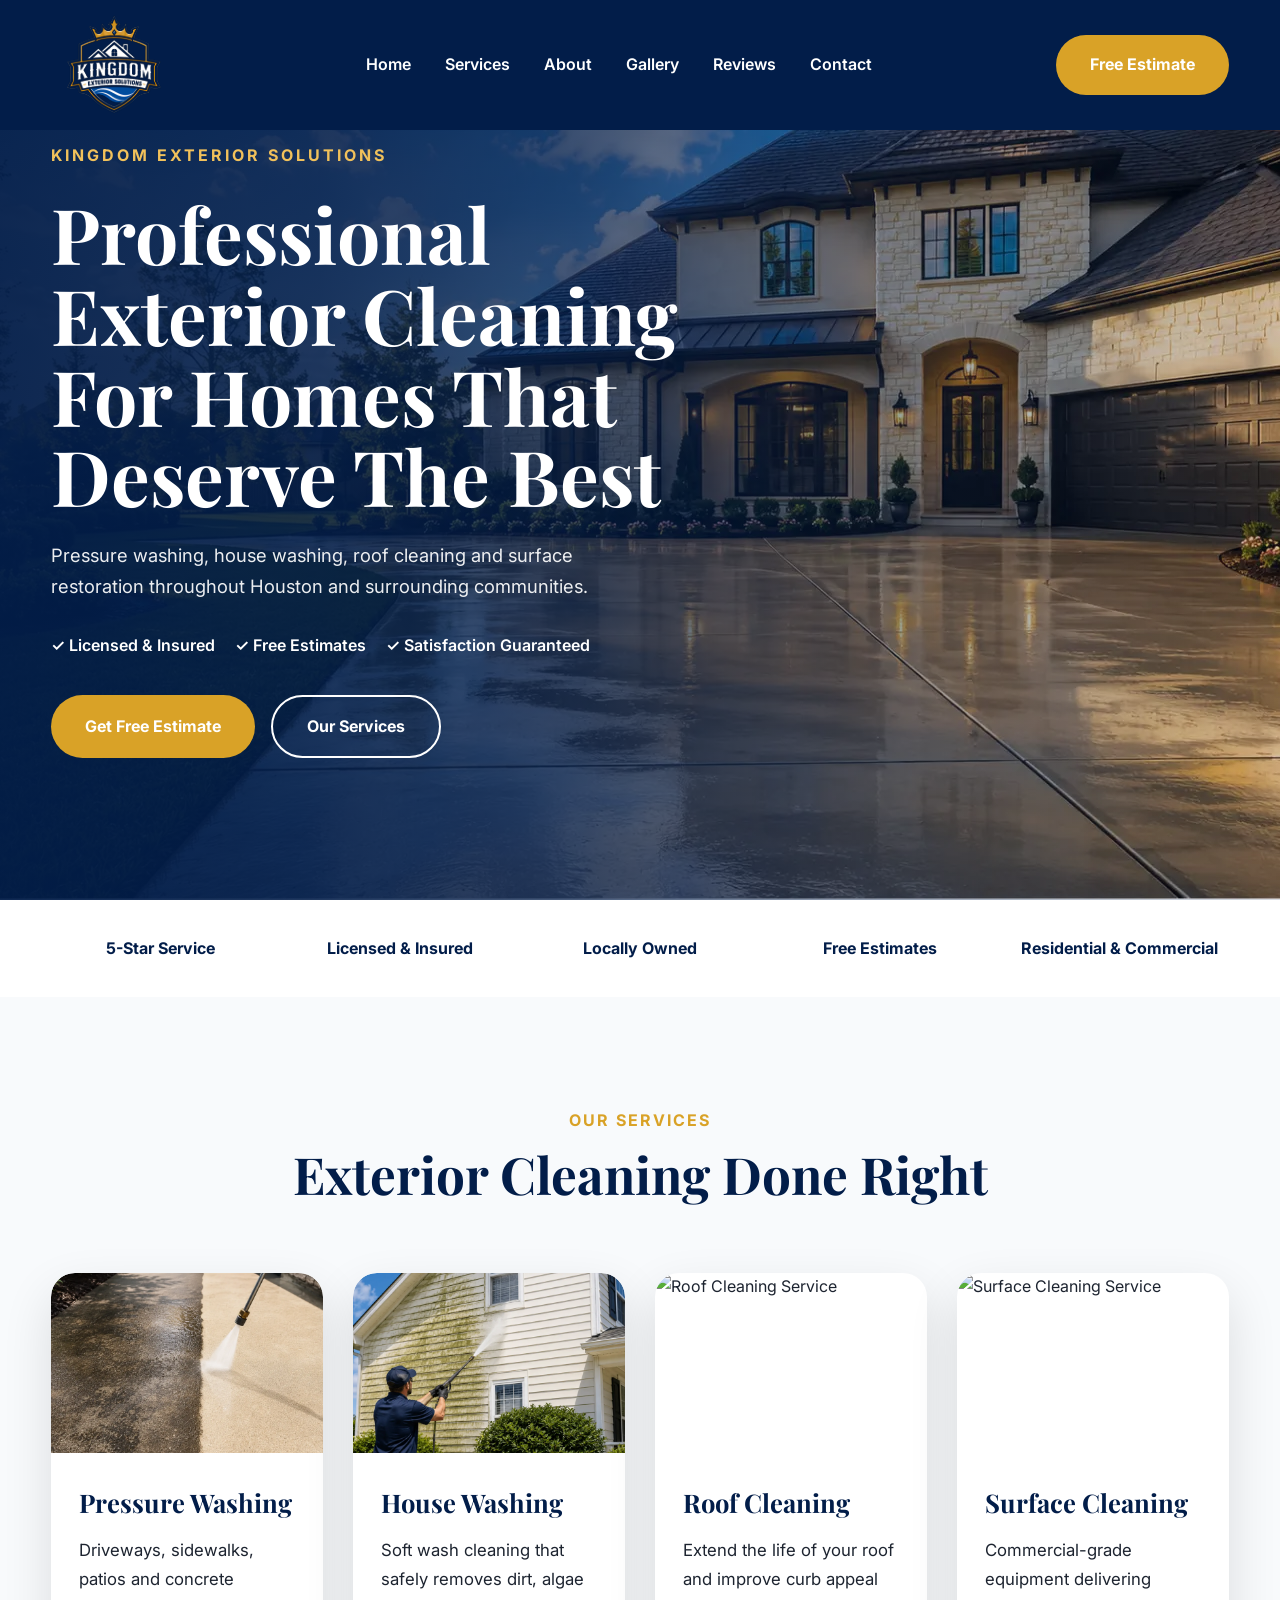
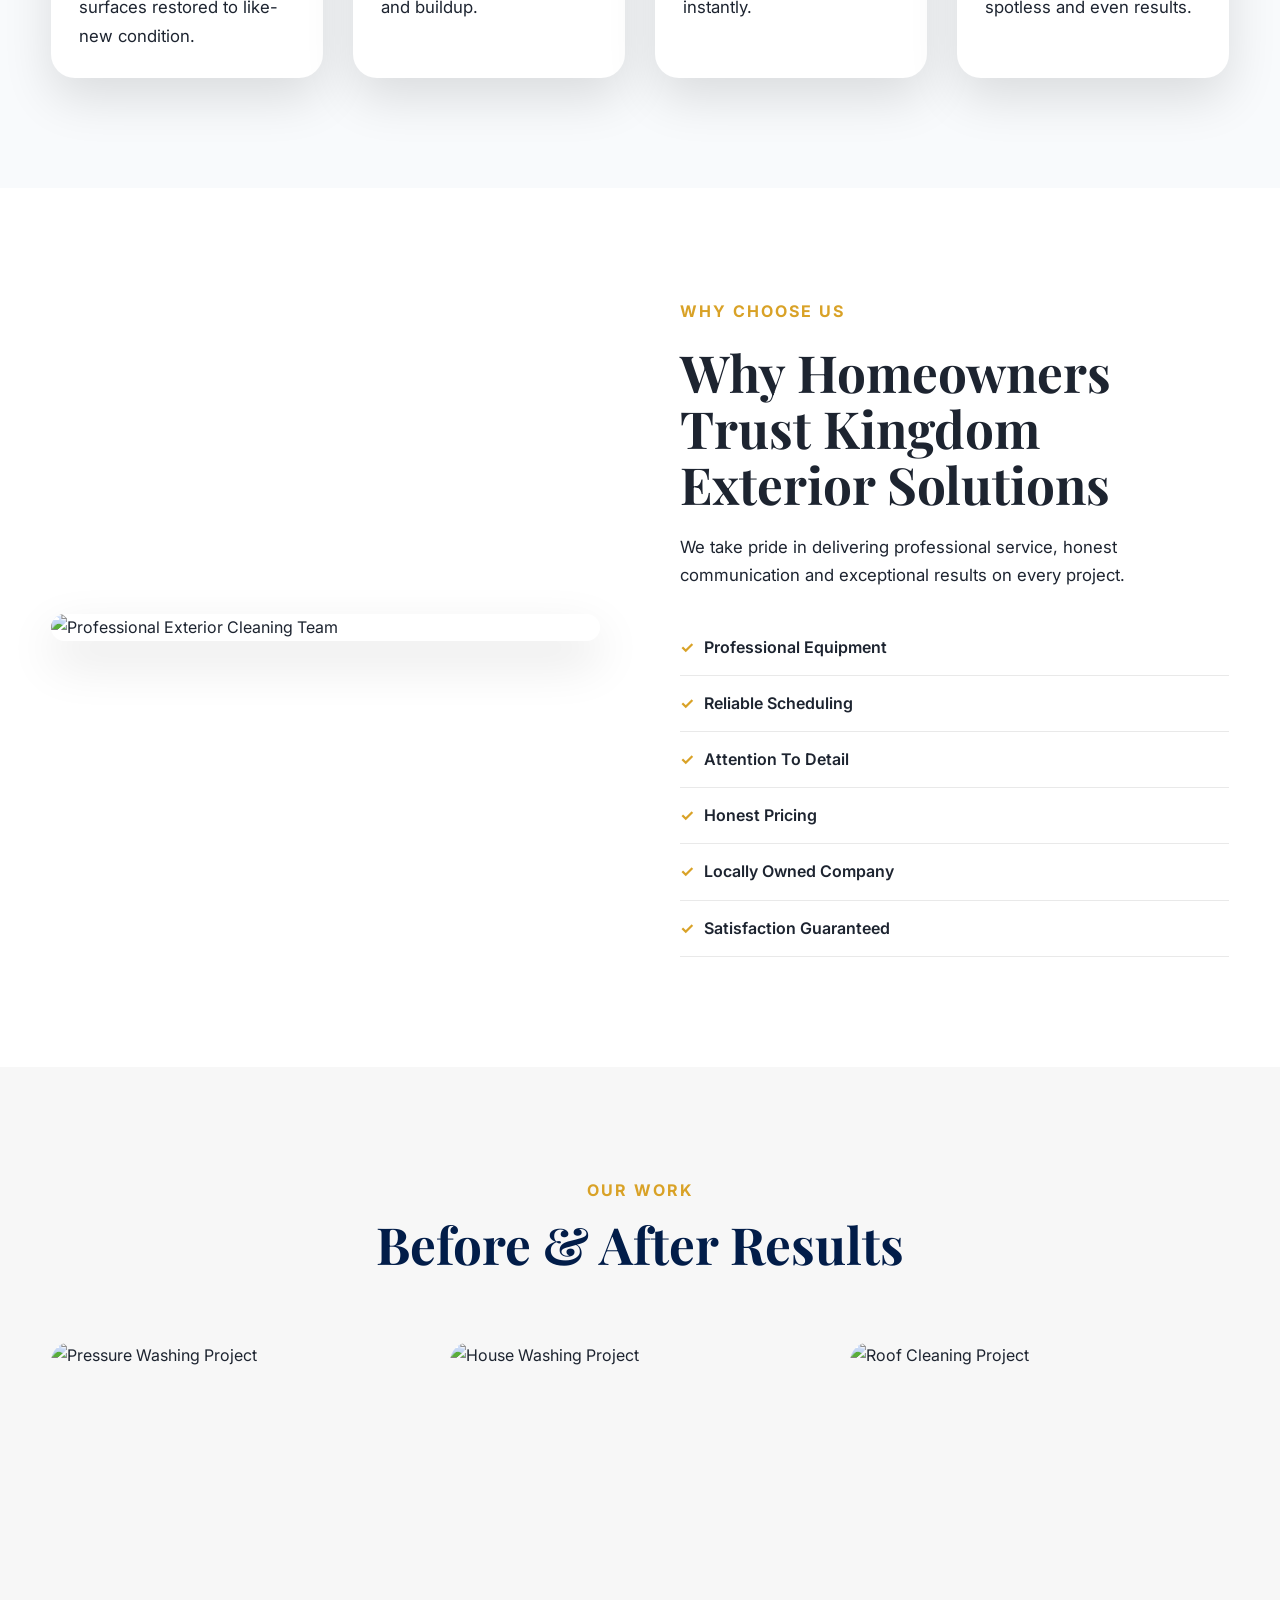
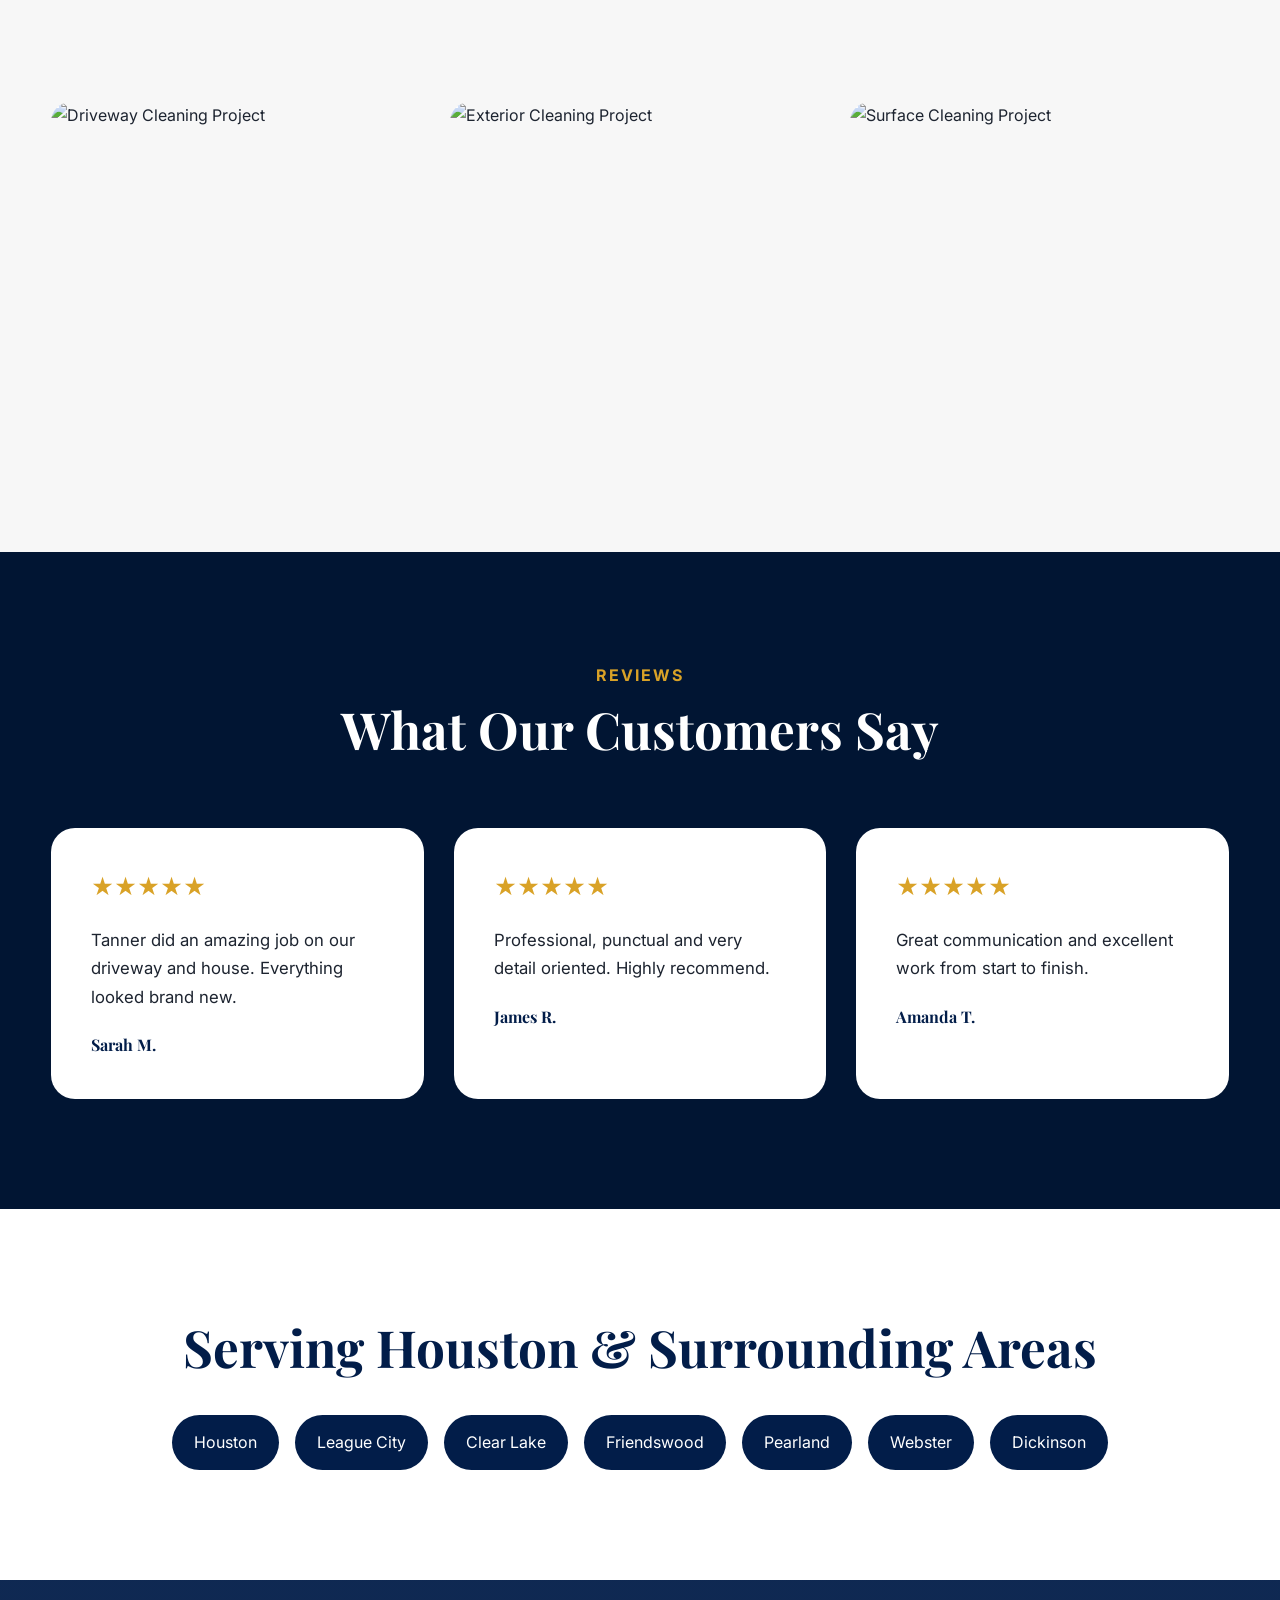
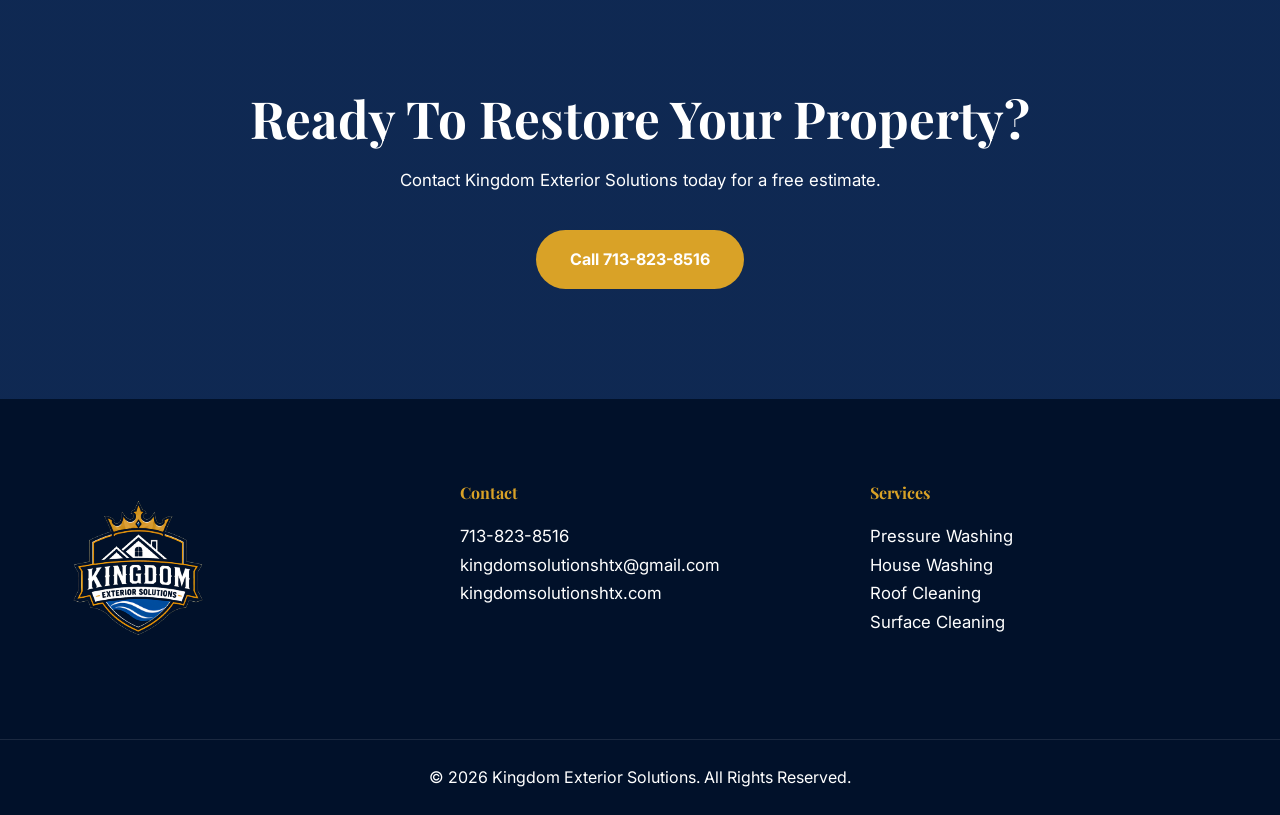
==== index.html @ bc5dc3ad "Update index.html" ====
<!DOCTYPE html>
<html lang="en">
<head>

    <meta charset="UTF-8">
    <meta name="viewport" content="width=device-width, initial-scale=1.0">

    <title>Kingdom Exterior Solutions | Pressure Washing & Roof Cleaning Houston TX</title>

    <meta name="description" content="Kingdom Exterior Solutions provides professional pressure washing, house washing, roof cleaning, and surface cleaning services throughout Houston and surrounding areas. Free estimates available.">

    <meta name="keywords" content="pressure washing Houston, house washing Houston, roof cleaning Houston, exterior cleaning Houston, driveway cleaning Houston, power washing Houston, surface cleaning Houston">

    <meta name="author" content="Kingdom Exterior Solutions">

    <meta property="og:title" content="Kingdom Exterior Solutions">
    <meta property="og:description" content="Professional pressure washing and exterior cleaning services in Houston, Texas.">
    <meta property="og:type" content="website">
    <meta property="og:image" content="images/kingdom-social-share.webp">
    <meta property="og:url" content="https://kingdomsolutionshtx.com">

    <meta name="twitter:card" content="summary_large_image">
    <meta name="twitter:title" content="Kingdom Exterior Solutions">
    <meta name="twitter:description" content="Professional pressure washing and exterior cleaning services in Houston, Texas.">
    <meta name="twitter:image" content="images/kingdom-social-share.webp">

    <link rel="canonical" href="https://kingdomsolutionshtx.com">

    <link rel="preconnect" href="https://fonts.googleapis.com">
    <link rel="preconnect" href="https://fonts.gstatic.com" crossorigin>

    <link href="https://fonts.googleapis.com/css2?family=Inter:wght@300;400;500;600;700;800&family=Playfair+Display:wght@600;700;800&display=swap" rel="stylesheet">

    <link rel="stylesheet" href="css/style.css">

    <script type="application/ld+json">
    {
      "@context":"https://schema.org",
      "@type":"LocalBusiness",
      "name":"Kingdom Exterior Solutions",
      "telephone":"713-823-8516",
      "email":"kingdomsolutionshtx@gmail.com",
      "url":"https://kingdomsolutionshtx.com",
      "image":"images/Kingdom-Exterior-Solutions-Logo.svg",
      "description":"Professional pressure washing, roof cleaning, house washing and exterior cleaning services in Houston, Texas.",
      "areaServed":"Houston, Texas"
    }
    </script>

</head>

<body>

<header class="site-header">

    <div class="container header-inner">

        <a href="index.html" class="logo">

            <img src="images/Kingdom-Exterior-Solutions-Logo.svg"
                 alt="Kingdom Exterior Solutions Logo">

        </a>

        <nav class="nav-menu">

            <a href="#home">Home</a>
            <a href="#services">Services</a>
            <a href="#about">About</a>
            <a href="#gallery">Gallery</a>
            <a href="#reviews">Reviews</a>
            <a href="#contact">Contact</a>

        </nav>

        <a href="#contact" class="header-btn">
            Free Estimate
        </a>

    </div>

</header>

<section class="hero" id="home">

    <div class="container">

        <div class="hero-content">

            <span class="eyebrow">
                KINGDOM EXTERIOR SOLUTIONS
            </span>

            <h1>
                Professional Exterior Cleaning For Homes That Deserve The Best
            </h1>

            <p>
                Pressure washing, house washing, roof cleaning and surface restoration throughout Houston and surrounding communities.
            </p>

            <div class="hero-checks">

                <span>✓ Licensed & Insured</span>

                <span>✓ Free Estimates</span>

                <span>✓ Satisfaction Guaranteed</span>

            </div>

            <div class="hero-buttons">

                <a href="#contact" class="btn-primary">
                    Get Free Estimate
                </a>

                <a href="#services" class="btn-secondary">
                    Our Services
                </a>

            </div>

        </div>

    </div>

</section>
<section class="trust-bar">

    <div class="container trust-grid">

        <div>5-Star Service</div>
        <div>Licensed & Insured</div>
        <div>Locally Owned</div>
        <div>Free Estimates</div>
        <div>Residential & Commercial</div>

    </div>

</section>

<section class="services" id="services">

    <div class="container">

        <div class="section-heading">

            <span>Our Services</span>

            <h2>
                Exterior Cleaning Done Right
            </h2>

        </div>

        <div class="services-grid">

            <article class="service-card">

                <img src="images/pressure-washing-driveway-cleaning-houston.webp"
                     alt="Professional pressure washing cleaning a residential driveway in Houston Texas">

                <div class="service-content">

                    <h3>Pressure Washing</h3>

                    <p>
                        Driveways, sidewalks, patios and concrete
                        surfaces restored to like-new condition.
                    </p>

                </div>

            </article>

            <article class="service-card">

                <img src="images/house-washing-service-houston-tx.webp"
                     alt="House Washing Service Houston Texas">

                <div class="service-content">

                    <h3>House Washing</h3>

                    <p>
                        Soft wash cleaning that safely removes
                        dirt, algae and buildup.
                    </p>

                </div>

            </article>

            <article class="service-card">

                <img src="images/service-roof-cleaning.webp"
                     alt="Roof Cleaning Service">

                <div class="service-content">

                    <h3>Roof Cleaning</h3>

                    <p>
                        Extend the life of your roof and improve
                        curb appeal instantly.
                    </p>

                </div>

            </article>

            <article class="service-card">

                <img src="images/service-surface-cleaning.webp"
                     alt="Surface Cleaning Service">

                <div class="service-content">

                    <h3>Surface Cleaning</h3>

                    <p>
                        Commercial-grade equipment delivering
                        spotless and even results.
                    </p>

                </div>

            </article>

        </div>

    </div>

</section>

<section class="why-us" id="about">

    <div class="container split-layout">

        <div class="split-image">

            <img src="images/why-choose-us.webp"
                 alt="Professional Exterior Cleaning Team">

        </div>

        <div class="split-content">

            <span>Why Choose Us</span>

            <h2>
                Why Homeowners Trust Kingdom Exterior Solutions
            </h2>

            <p>
                We take pride in delivering professional service,
                honest communication and exceptional results on
                every project.
            </p>

            <ul>

                <li>Professional Equipment</li>
                <li>Reliable Scheduling</li>
                <li>Attention To Detail</li>
                <li>Honest Pricing</li>
                <li>Locally Owned Company</li>
                <li>Satisfaction Guaranteed</li>

            </ul>

        </div>

    </div>

</section>

<section class="gallery" id="gallery">

    <div class="container">

        <div class="section-heading">

            <span>Our Work</span>

            <h2>
                Before & After Results
            </h2>

        </div>

        <div class="gallery-grid">

            <img src="images/gallery-1.webp" alt="Pressure Washing Project">
            <img src="images/gallery-2.webp" alt="House Washing Project">
            <img src="images/gallery-3.webp" alt="Roof Cleaning Project">
            <img src="images/gallery-4.webp" alt="Driveway Cleaning Project">
            <img src="images/gallery-5.webp" alt="Exterior Cleaning Project">
            <img src="images/gallery-6.webp" alt="Surface Cleaning Project">

        </div>

    </div>

</section>

<section class="testimonials" id="reviews">

    <div class="container">

        <div class="section-heading light">

            <span>Reviews</span>

            <h2>
                What Our Customers Say
            </h2>

        </div>

        <div class="testimonial-grid">

            <div class="testimonial-card">

                <div class="stars">★★★★★</div>

                <p>
                    Tanner did an amazing job on our driveway and
                    house. Everything looked brand new.
                </p>

                <h4>Sarah M.</h4>

            </div>

            <div class="testimonial-card">

                <div class="stars">★★★★★</div>

                <p>
                    Professional, punctual and very detail oriented.
                    Highly recommend.
                </p>

                <h4>James R.</h4>

            </div>

            <div class="testimonial-card">

                <div class="stars">★★★★★</div>

                <p>
                    Great communication and excellent work from start
                    to finish.
                </p>

                <h4>Amanda T.</h4>

            </div>

        </div>

    </div>

</section>

<section class="service-area">

    <div class="container">

        <h2>
            Serving Houston & Surrounding Areas
        </h2>

        <div class="areas">

            <span>Houston</span>
            <span>League City</span>
            <span>Clear Lake</span>
            <span>Friendswood</span>
            <span>Pearland</span>
            <span>Webster</span>
            <span>Dickinson</span>

        </div>

    </div>

</section>

<section class="final-cta" id="contact">

    <div class="container">

        <h2>
            Ready To Restore Your Property?
        </h2>

        <p>
            Contact Kingdom Exterior Solutions today for a
            free estimate.
        </p>

        <a href="tel:7138238516" class="btn-primary">
            Call 713-823-8516
        </a>

    </div>

</section>

<footer class="site-footer">

    <div class="container footer-grid">

        <div>

            <img src="images/Kingdom-Exterior-Solutions-Logo.svg""
                 alt="Kingdom Exterior Solutions">

        </div>

        <div>

            <h4>Contact</h4>

            <p>713-823-8516</p>
            <p>kingdomsolutionshtx@gmail.com</p>
            <p>kingdomsolutionshtx.com</p>

        </div>

        <div>

            <h4>Services</h4>

            <p>Pressure Washing</p>
            <p>House Washing</p>
            <p>Roof Cleaning</p>
            <p>Surface Cleaning</p>

        </div>

    </div>

    <div class="footer-bottom">

        © 2026 Kingdom Exterior Solutions.
        All Rights Reserved.

    </div>

</footer>

</body>
</html>
---- css/style.css ----
/* =========================
   RESET
========================= */

* {
    margin: 0;
    padding: 0;
    box-sizing: border-box;
}

img {
    max-width: 100%;
    display: block;
}

html {
    scroll-behavior: smooth;
}

body {
    font-family: 'Inter', sans-serif;
    color: #1D2430;
    background: #ffffff;
    line-height: 1.7;
    overflow-x: hidden;
}

/* =========================
   VARIABLES
========================= */

:root {

    --navy: #021D49;
    --navy-dark: #011533;
    --gold: #D9A227;
    --gold-light: #F1C15B;
    --white: #ffffff;
    --gray: #f7f7f7;
    --text: #1D2430;
    --shadow: 0 20px 50px rgba(0,0,0,.12);

}

/* =========================
   TYPOGRAPHY
========================= */

h1,
h2,
h3,
h4 {
    font-family: 'Playfair Display', serif;
}

h1 {
    font-size: clamp(3rem, 6vw, 5.8rem);
    line-height: 1.05;
    font-weight: 700;
}

h2 {
    font-size: clamp(2.2rem, 4vw, 3.5rem);
    line-height: 1.1;
    font-weight: 700;
}

h3 {
    font-size: 1.6rem;
}

p {
    font-size: 1.05rem;
}

/* =========================
   GLOBAL
========================= */

.container {
    width: min(1180px, 92%);
    margin: auto;
}

section {
    padding: 110px 0;
}

.section-heading {
    text-align: center;
    margin-bottom: 70px;
}

.section-heading span {
    display: inline-block;
    color: var(--gold);
    font-weight: 700;
    letter-spacing: 2px;
    text-transform: uppercase;
    margin-bottom: 12px;
}

.section-heading h2 {
    color: var(--navy);
}

.light h2 {
    color: white;
}

a {
    text-decoration: none;
}

/* =========================
   BUTTONS
========================= */

.btn-primary {
    display: inline-flex;
    align-items: center;
    justify-content: center;
    padding: 16px 34px;
    border-radius: 999px;
    background: var(--gold);
    color: white;
    font-weight: 700;
    transition: .3s ease;
}

.btn-primary:hover {
    transform: translateY(-3px);
}

.btn-secondary {
    display: inline-flex;
    align-items: center;
    justify-content: center;
    padding: 16px 34px;
    border-radius: 999px;
    border: 2px solid white;
    color: white;
    font-weight: 700;
    transition: .3s ease;
}

.btn-secondary:hover {
    background: white;
    color: var(--navy);
}

/* =========================
   HEADER
========================= */

.site-header {
    position: fixed;
    top: 0;
    width: 100%;
    z-index: 999;

    background: #021D49;

    border-bottom: none;
}

.header-inner {
    display: flex;
    align-items: center;
    justify-content: space-between;

    min-height: 125px;
}

.logo img {
    height: 130px;
    width: auto;
    display: block;
}

.nav-menu {
    display: flex;
    gap: 34px;
}

.nav-menu a {
    color: white;
    font-weight: 600;
    transition: .3s ease;
}

.nav-menu a:hover {
    color: var(--gold);
}

.header-btn {
    display: inline-flex;
    align-items: center;
    justify-content: center;

    padding: 16px 34px;

    border-radius: 999px;

    background: var(--gold);

    color: white;

    font-weight: 700;

    transition: .3s ease;
}

.header-btn:hover {
    transform: translateY(-2px);
}

/* =========================
   HERO
========================= */

.hero {
    position: relative;
    min-height: 100vh;
    display: flex;
    align-items: center;

    background-image:
        linear-gradient(
            90deg,
            rgba(2, 29, 73, 0.95) 0%,
            rgba(2, 29, 73, 0.88) 25%,
            rgba(2, 29, 73, 0.72) 45%,
            rgba(2, 29, 73, 0.45) 65%,
            rgba(2, 29, 73, 0.15) 100%
        ),
        url('../images/luxury-houston-home-exterior-cleaning.webp');

    background-size: cover;
    background-position: center center;
    background-repeat: no-repeat;
}

.hero .container {
    position: relative;
    z-index: 2;
}

.hero-content {
    max-width: 700px;
    color: white;
}

.eyebrow {
    display: inline-block;
    color: var(--gold-light);
    text-transform: uppercase;
    letter-spacing: 3px;
    font-weight: 700;
    margin-bottom: 24px;
}

.hero-content h1 {
    color: white;
    margin-bottom: 24px;
    max-width: 700px;
}

.hero-content p {
    max-width: 600px;
    margin-bottom: 30px;
    font-size: 1.15rem;
    color: rgba(255,255,255,.92);
}

.hero-checks {
    display: flex;
    flex-wrap: wrap;
    gap: 20px;
    margin-bottom: 35px;
    font-weight: 600;
}

.hero-buttons {
    display: flex;
    gap: 16px;
    flex-wrap: wrap;
}

/* MOBILE */

@media (max-width: 992px) {

    .hero {
        padding-top: 120px;
        padding-bottom: 80px;
        min-height: auto;
    }

    .hero-grid {
        grid-template-columns: 1fr;
        gap: 50px;
    }

    .hero-content {
        text-align: center;
    }

    .hero-checks,
    .hero-buttons {
        justify-content: center;
    }

    .hero-image {
        justify-content: center;
    }

    .hero-image img {
        max-width: 100%;
    }
}
/* =========================
   TRUST BAR
========================= */

.trust-bar {
    background: white;
    padding: 35px 0;
    box-shadow: 0 10px 30px rgba(0,0,0,.06);
}

.trust-grid {
    display: grid;
    grid-template-columns: repeat(5,1fr);
    text-align: center;
    gap: 20px;
    font-weight: 700;
    color: var(--navy);
}

/* =========================
   SERVICES
========================= */

.services {
    background: #f8fafc;
}

.services-grid {
    display: grid;
    grid-template-columns: repeat(4,1fr);
    gap: 30px;
}

.service-card {
    background: white;
    border-radius: 24px;
    overflow: hidden;
    box-shadow: var(--shadow);
    transition: .35s ease;
}

.service-card:hover {
    transform: translateY(-10px);
}

.service-card img {
    width: 100%;
    height: 180px;

    object-fit: cover;
    object-position: center;

    border-radius: 24px 24px 0 0;
}

.service-content {
    padding: 28px;
}

.service-content h3 {
    color: var(--navy);
    margin-bottom: 12px;
}

/* =========================
   WHY US
========================= */

.split-layout {
    display: grid;
    grid-template-columns: 1fr 1fr;
    gap: 80px;
    align-items: center;
}

.split-image img {
    border-radius: 30px;
    box-shadow: var(--shadow);
}

.split-content span {
    color: var(--gold);
    font-weight: 700;
    text-transform: uppercase;
    letter-spacing: 2px;
}

.split-content h2 {
    margin: 18px 0 20px;
}

.split-content ul {
    list-style: none;
    margin-top: 30px;
}

.split-content li {
    padding: 14px 0;
    border-bottom: 1px solid #e9e9e9;
    font-weight: 600;
}

.split-content li::before {
    content: "✓";
    color: var(--gold);
    margin-right: 10px;
    font-weight: bold;
}

/* =========================
   GALLERY
========================= */

.gallery {
    background: var(--gray);
}

.gallery-grid {
    display: grid;
    grid-template-columns: repeat(3,1fr);
    gap: 20px;
}

.gallery-grid img {
    width: 100%;
    height: 340px;
    object-fit: cover;
    border-radius: 20px;
    transition: .4s ease;
}

.gallery-grid img:hover {
    transform: scale(1.03);
}

/* =========================
   TESTIMONIALS
========================= */

.testimonials {
    background: var(--navy-dark);
}

.testimonial-grid {
    display: grid;
    grid-template-columns: repeat(3,1fr);
    gap: 30px;
}

.testimonial-card {
    background: white;
    padding: 40px;
    border-radius: 24px;
}

.stars {
    color: var(--gold);
    font-size: 1.4rem;
    margin-bottom: 20px;
}

.testimonial-card h4 {
    margin-top: 20px;
    color: var(--navy);
}

/* =========================
   SERVICE AREA
========================= */

.service-area {
    background: white;
    text-align: center;
}

.service-area h2 {
    color: var(--navy);
    margin-bottom: 40px;
}

.areas {
    display: flex;
    flex-wrap: wrap;
    justify-content: center;
    gap: 16px;
}

.areas span {
    background: var(--navy);
    color: white;
    padding: 14px 22px;
    border-radius: 999px;
}

/* =========================
   FINAL CTA
========================= */

.final-cta {
    background:
    linear-gradient(
    rgba(2,29,73,.95),
    rgba(2,29,73,.95));
    text-align: center;
    color: white;
}

.final-cta h2 {
    color: white;
    margin-bottom: 20px;
}

.final-cta p {
    max-width: 700px;
    margin: 0 auto 35px;
}

/* =========================
   FOOTER
========================= */

.site-footer {
    background: #01112a;
    color: white;
}

.footer-grid {
    display: grid;
    grid-template-columns: 1fr 1fr 1fr;
    gap: 50px;
    padding: 80px 0;
}

.footer-grid img {
    width: 180px;
}

.footer-grid h4 {
    margin-bottom: 16px;
    color: var(--gold);
}

.footer-bottom {
    text-align: center;
    padding: 24px;
    border-top: 1px solid rgba(255,255,255,.1);
}

/* =========================
   RESPONSIVE
========================= */

@media (max-width: 992px) {

    .hero-grid,
    .split-layout,
    .services-grid,
    .gallery-grid,
    .testimonial-grid,
    .footer-grid,
    .trust-grid {

        grid-template-columns: 1fr;
    }

    .hero {
        text-align: center;
        padding-top: 120px;
    }

    .hero-checks,
    .hero-buttons {
        justify-content: center;
    }

    .hero-image img {
        width: 300px;
    }

    .nav-menu {
        display: none;
    }

    .header-btn {
        display: none;
    }
}

@media (max-width: 768px) {

    section {
        padding: 80px 0;
    }

    h1 {
        font-size: 2.8rem;
    }

    h2 {
        font-size: 2.1rem;
    }

    .service-card img {
        height: 220px;
    }

    .gallery-grid img {
        height: 260px;
    }
}
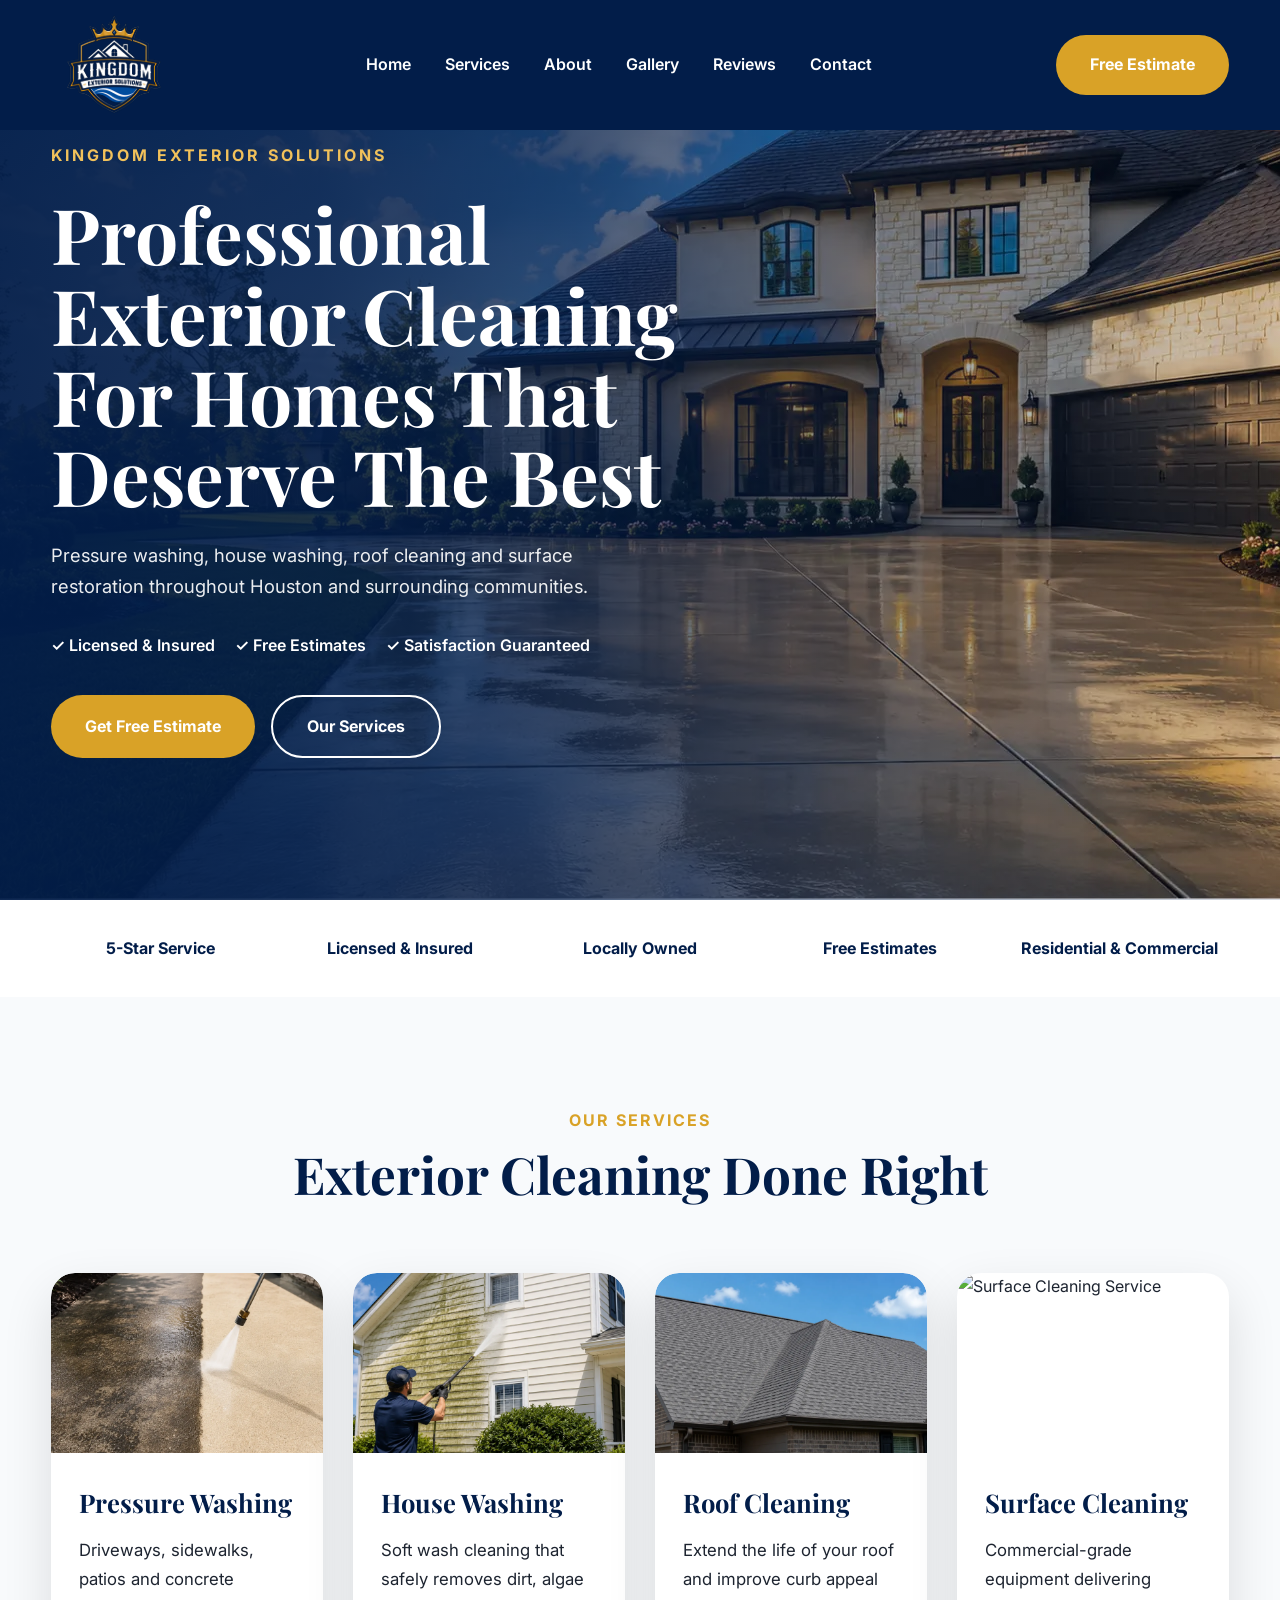
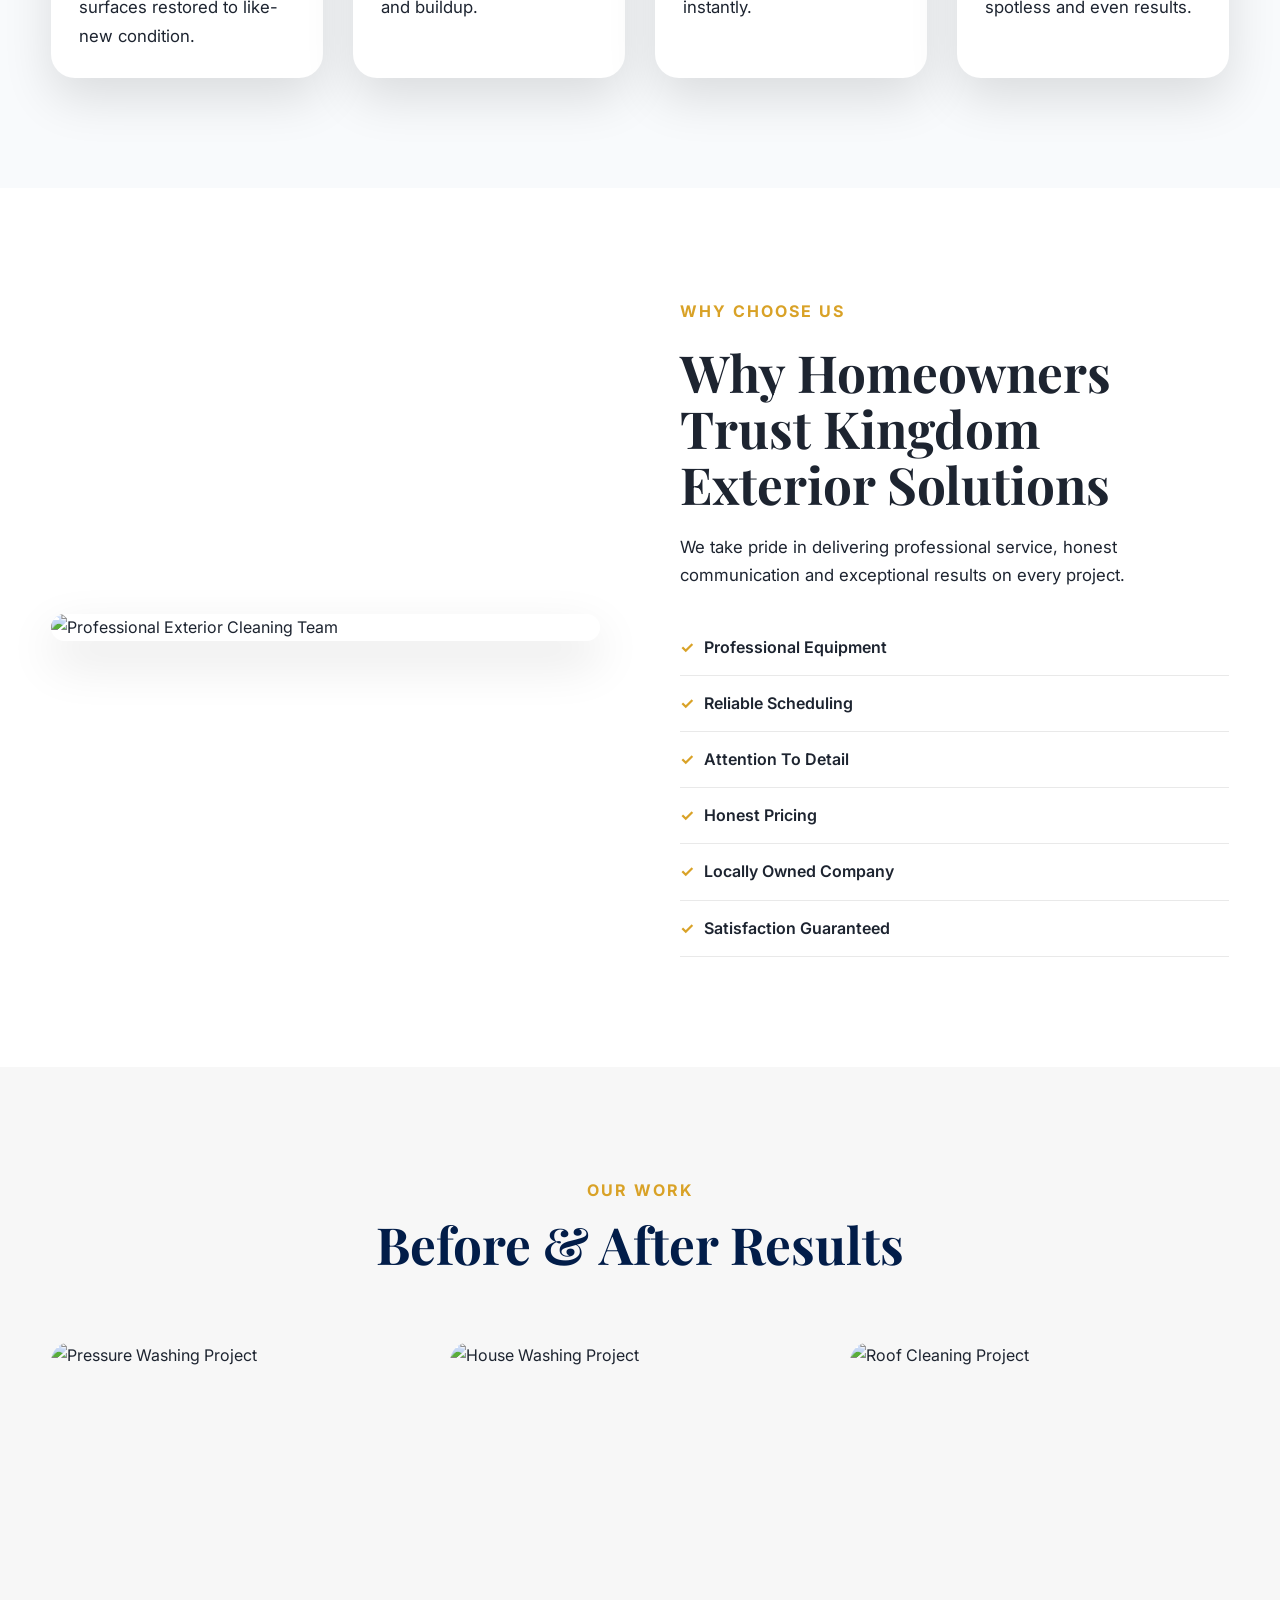
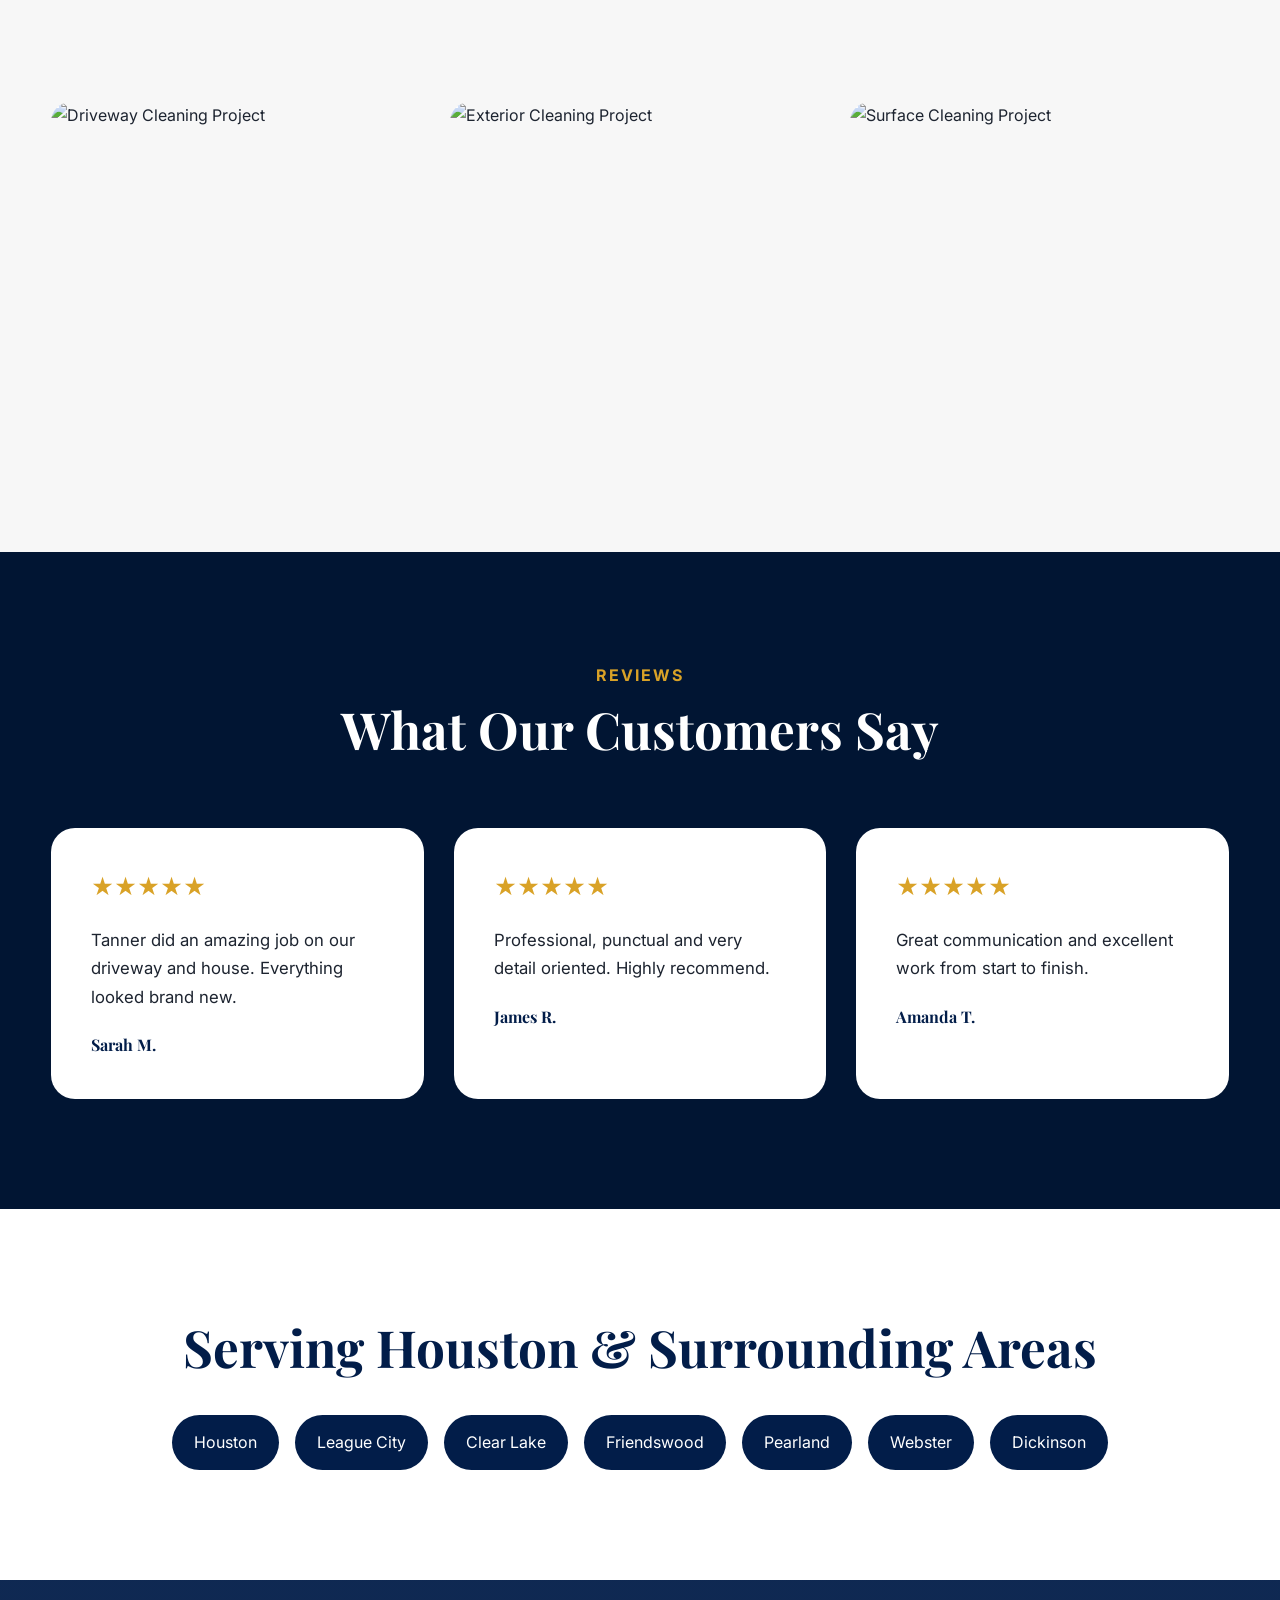
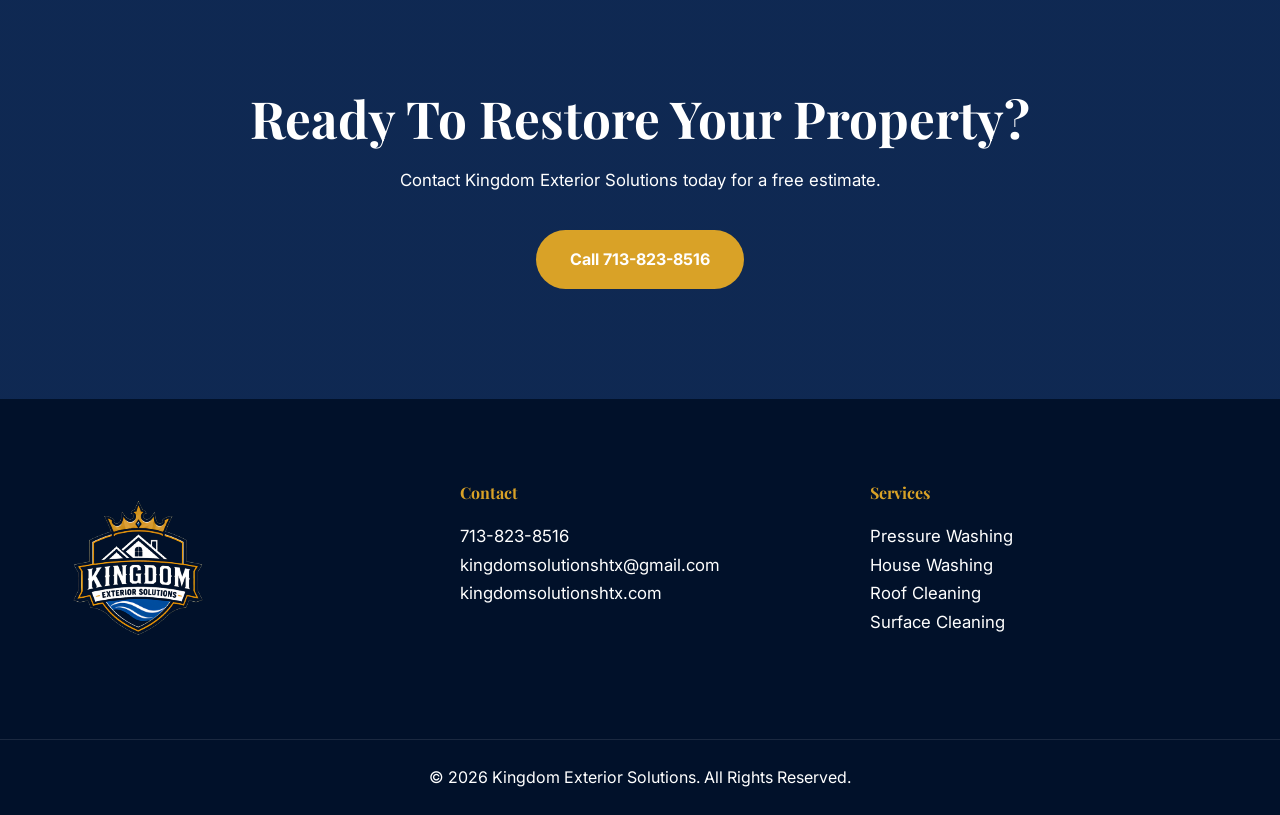
==== commit 3adc6f18: "roof-cleaning-service-houston-tx.webp" ====
--- a/index.html
+++ b/index.html
@@ -194,8 +194,8 @@
 
             <article class="service-card">
 
-                <img src="images/service-roof-cleaning.webp"
-                     alt="Roof Cleaning Service">
+                <img src="images/roof-cleaning-service-houston-tx.webp"
+                     alt="Roof Cleaning Service Houston Texas">
 
                 <div class="service-content">
 
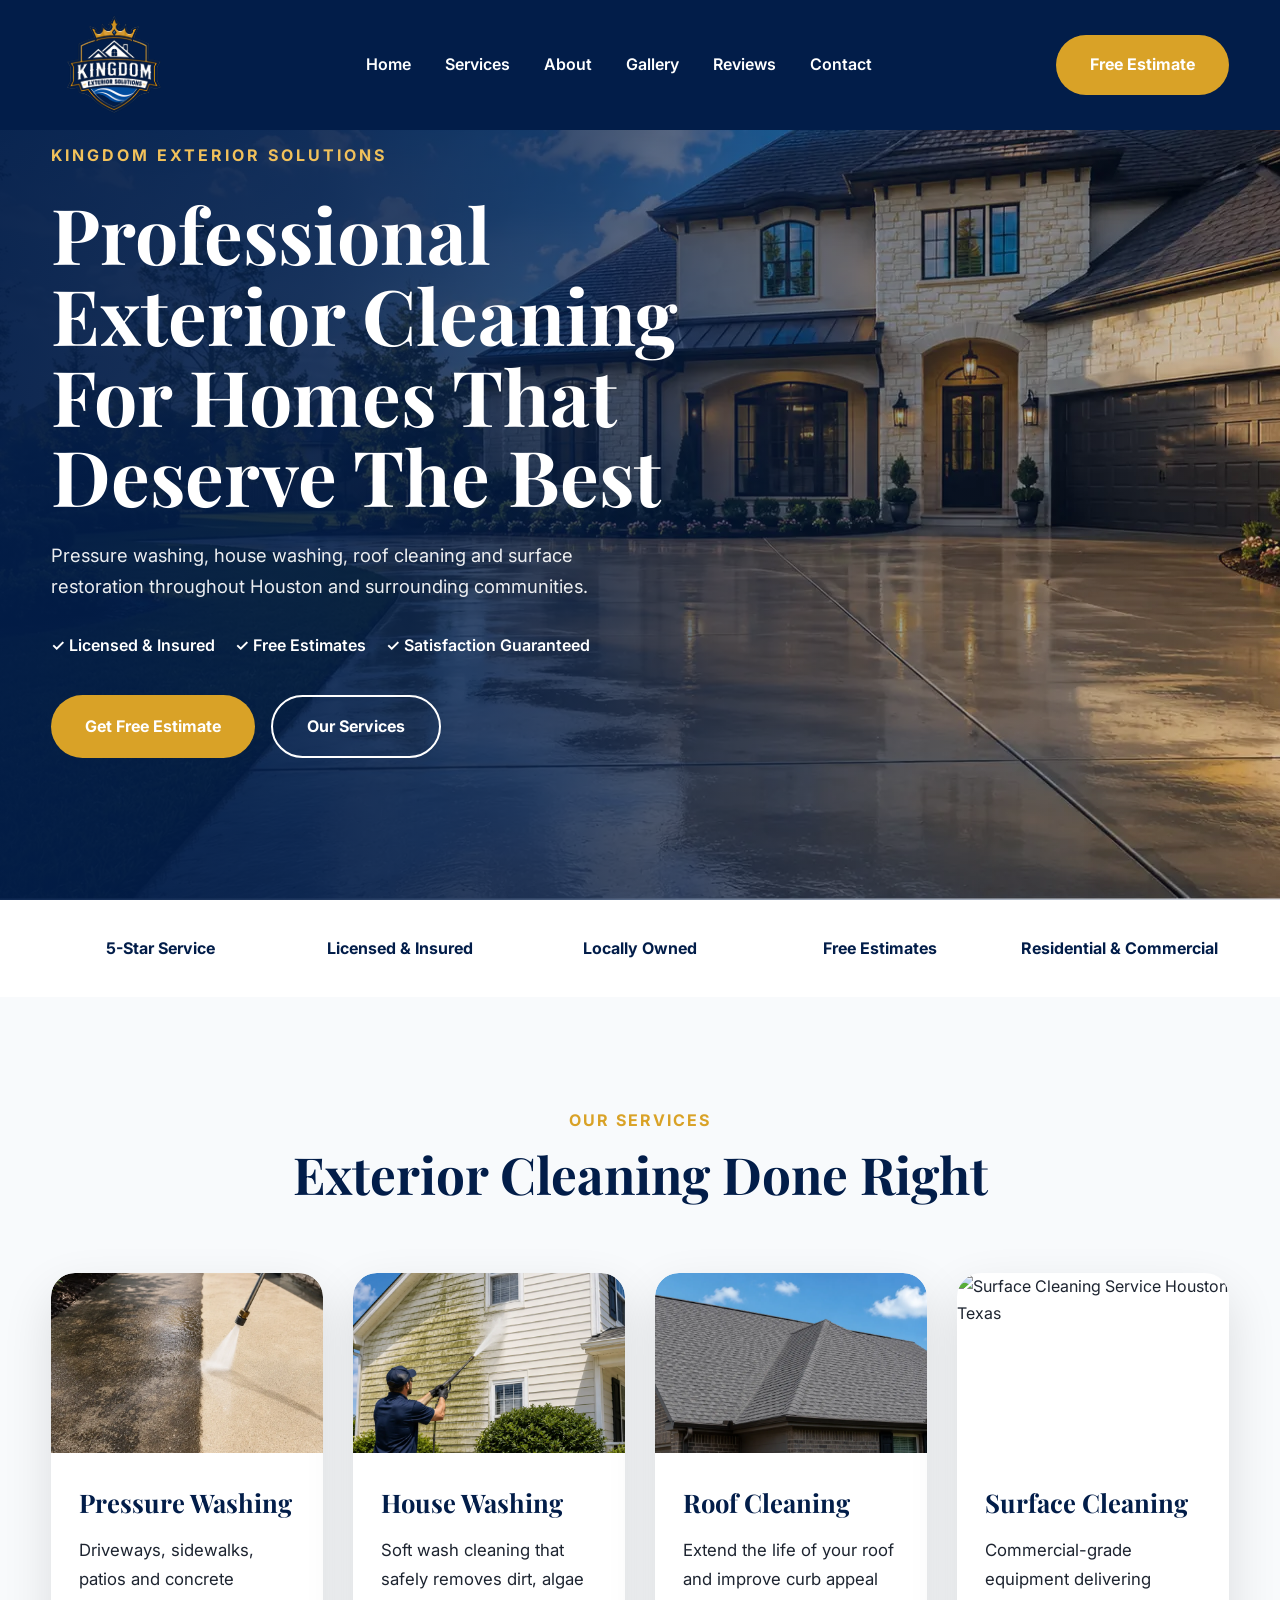
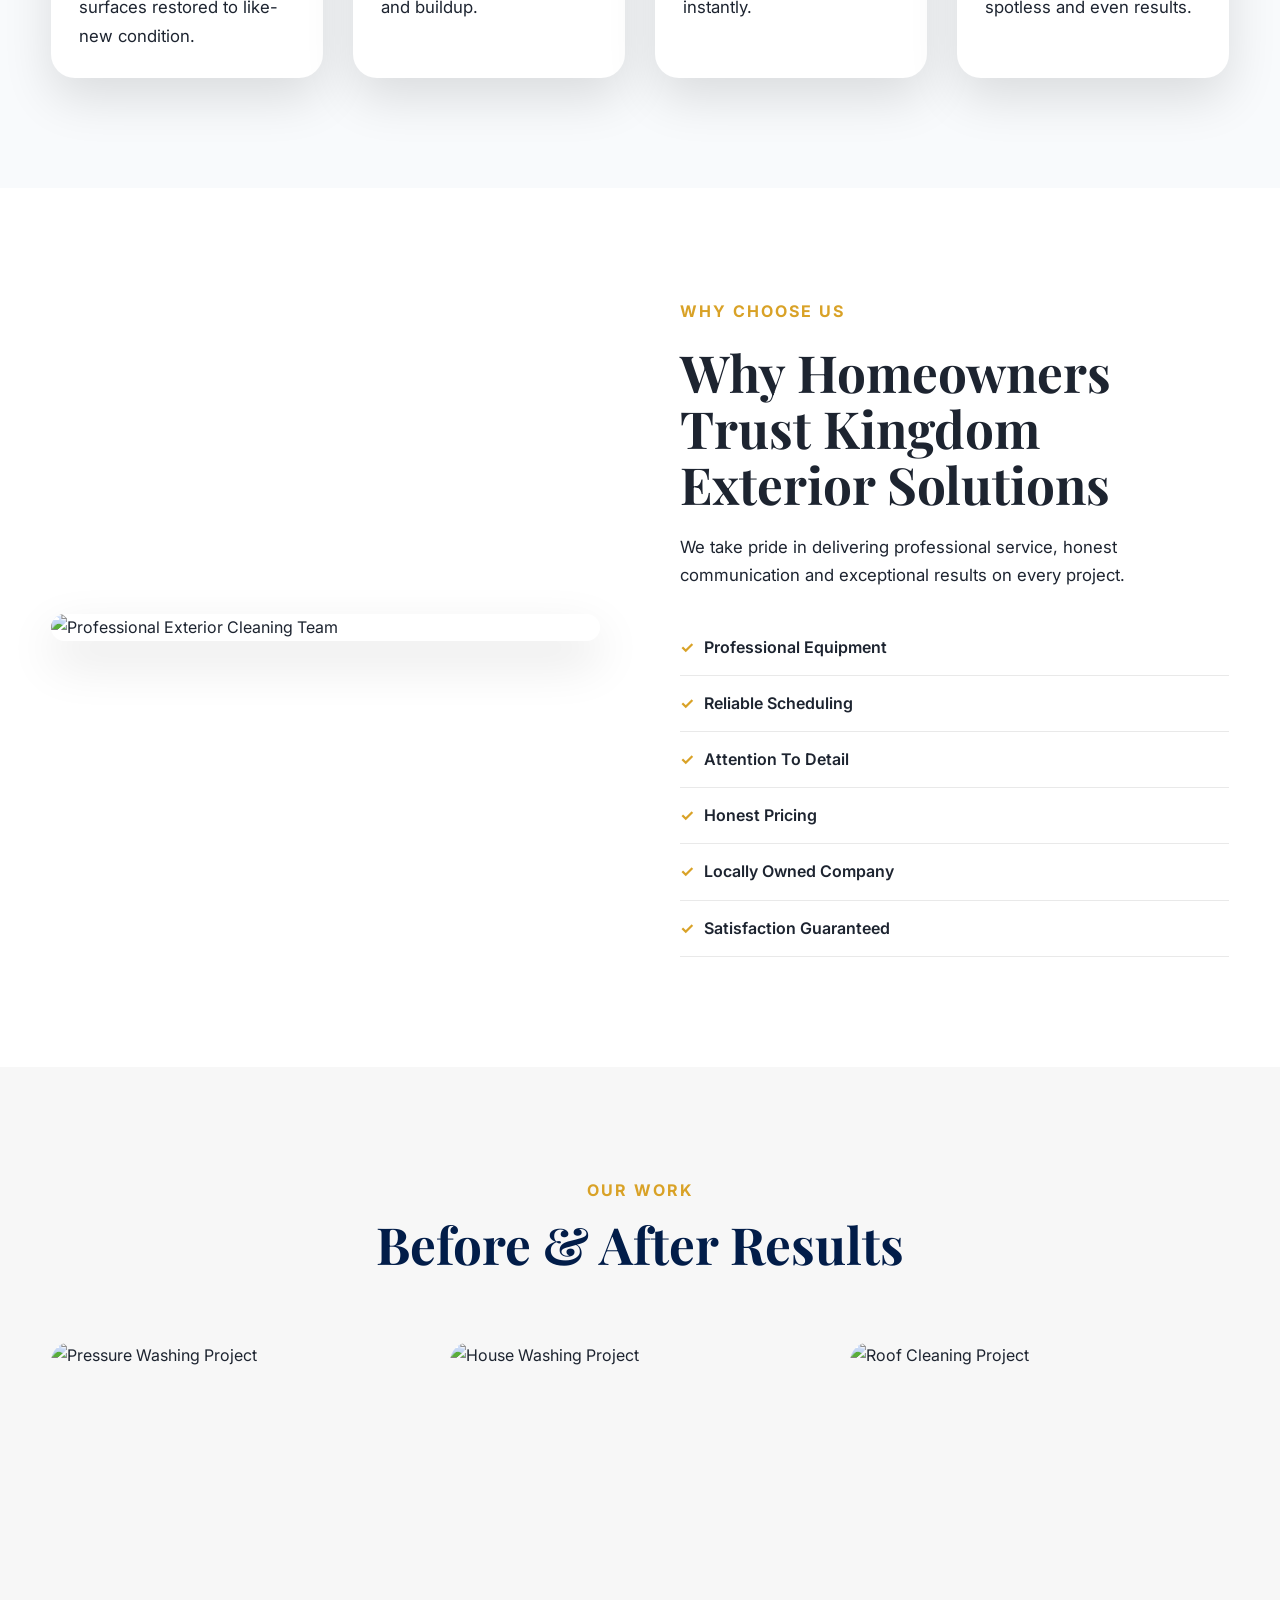
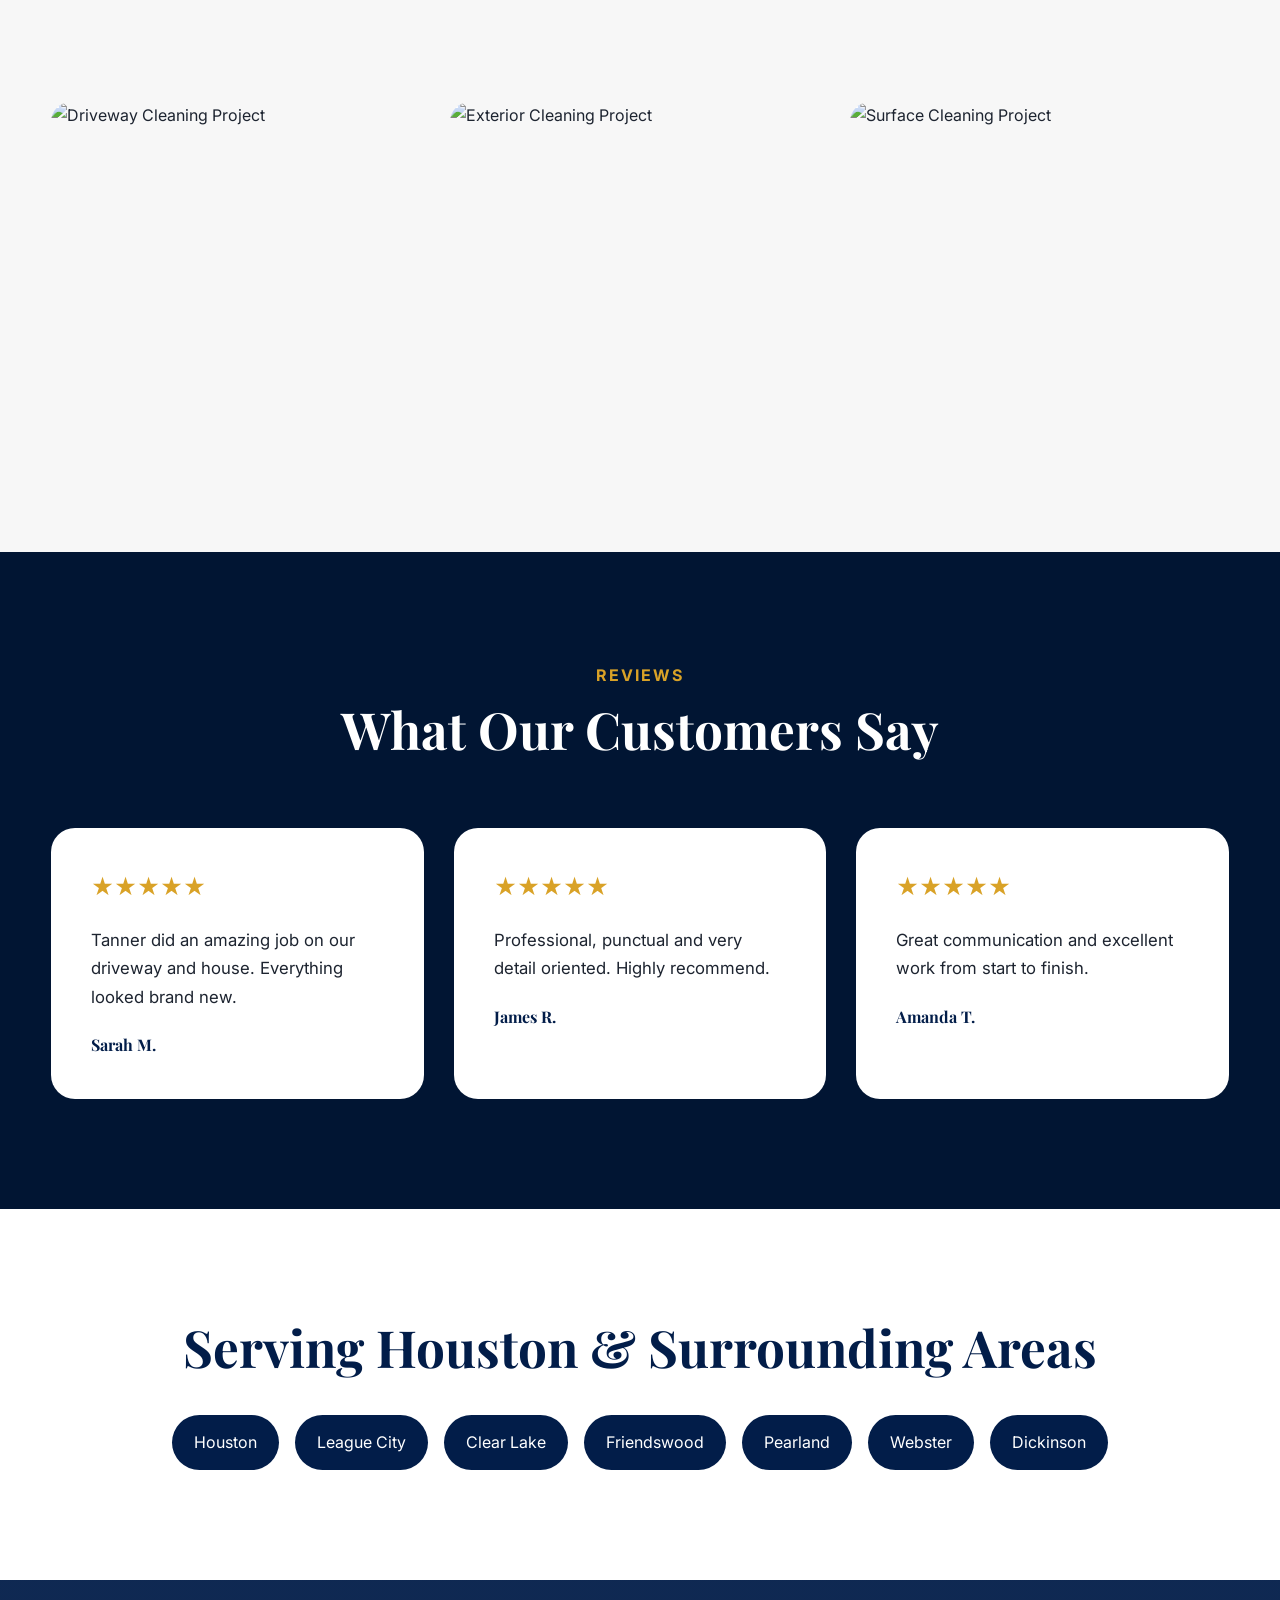
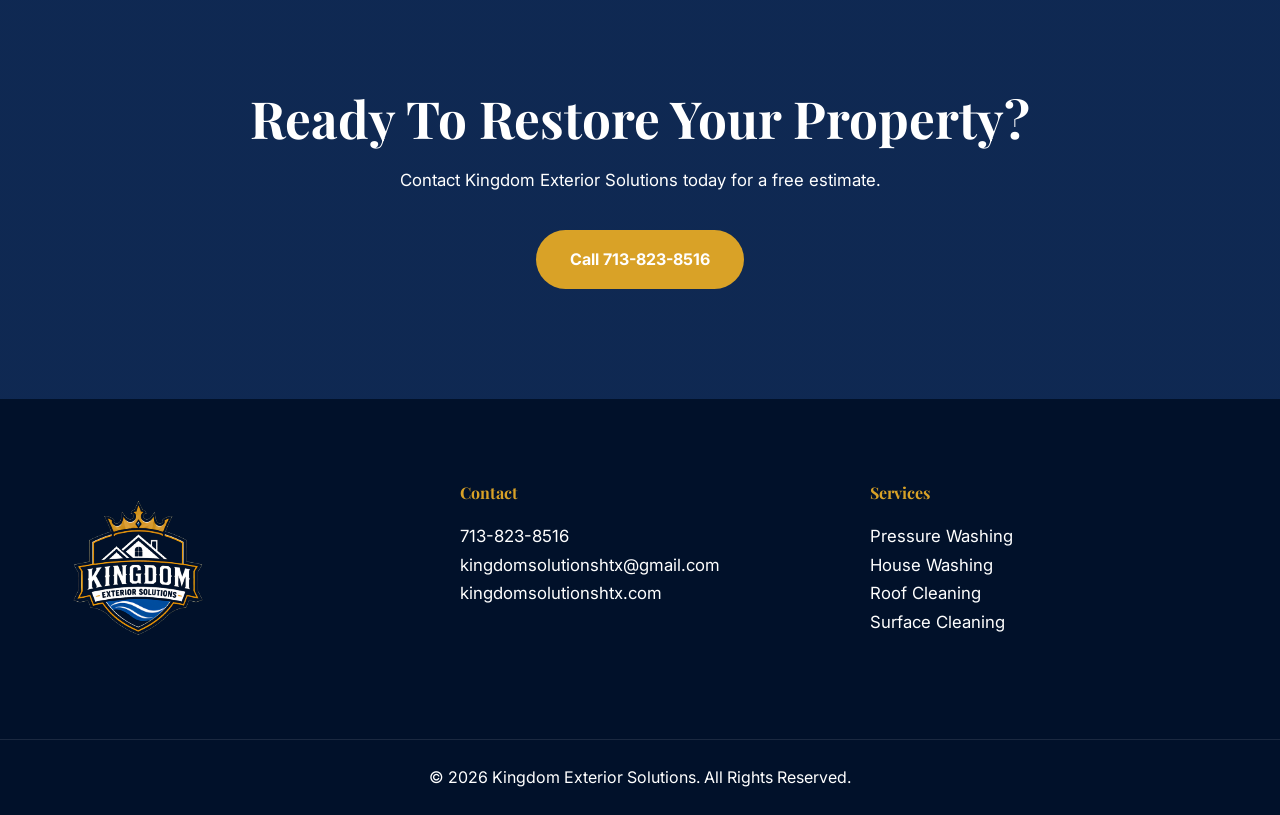
==== commit 7bc6021f: "Update index.html" ====
--- a/index.html
+++ b/index.html
@@ -212,8 +212,8 @@
 
             <article class="service-card">
 
-                <img src="images/service-surface-cleaning.webp"
-                     alt="Surface Cleaning Service">
+                <img src="images/brick-surface-cleaning-houston-tx.webp"
+                     alt="Surface Cleaning Service Houston Texas">
 
                 <div class="service-content">
 
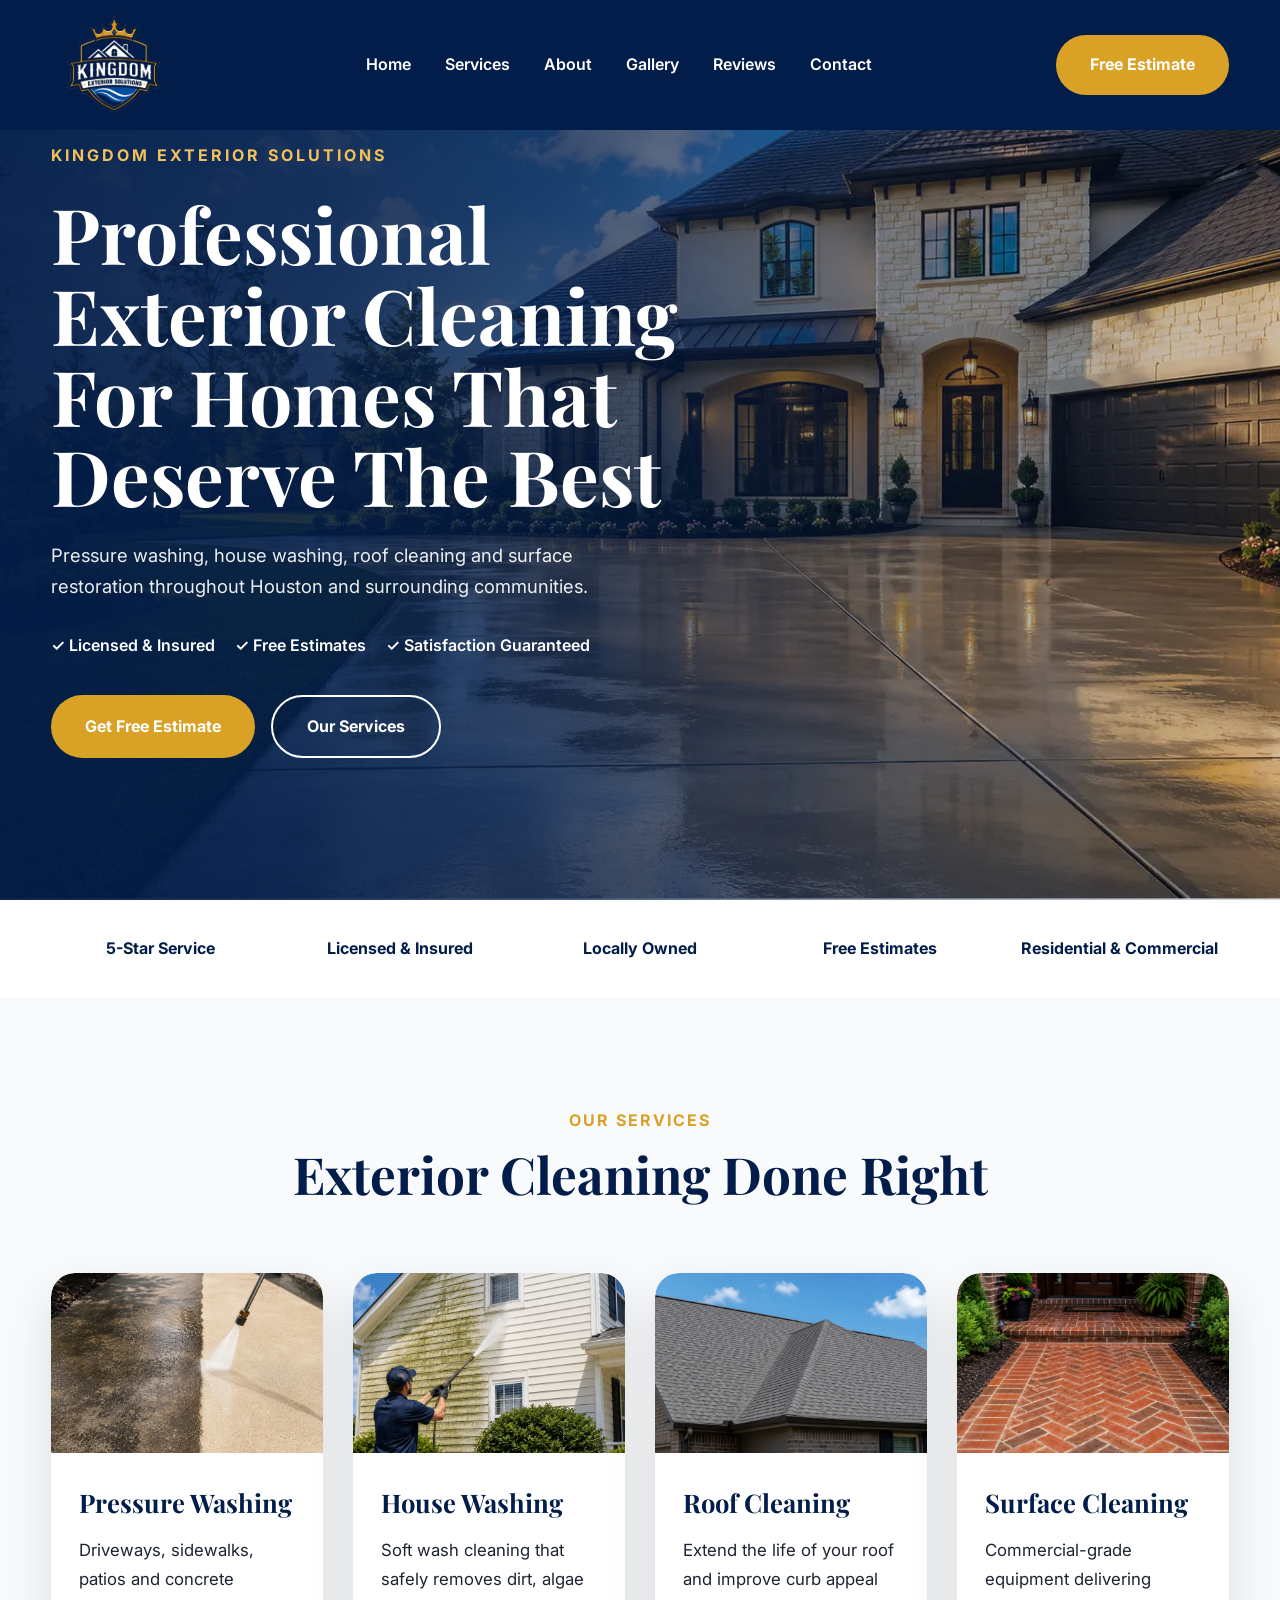
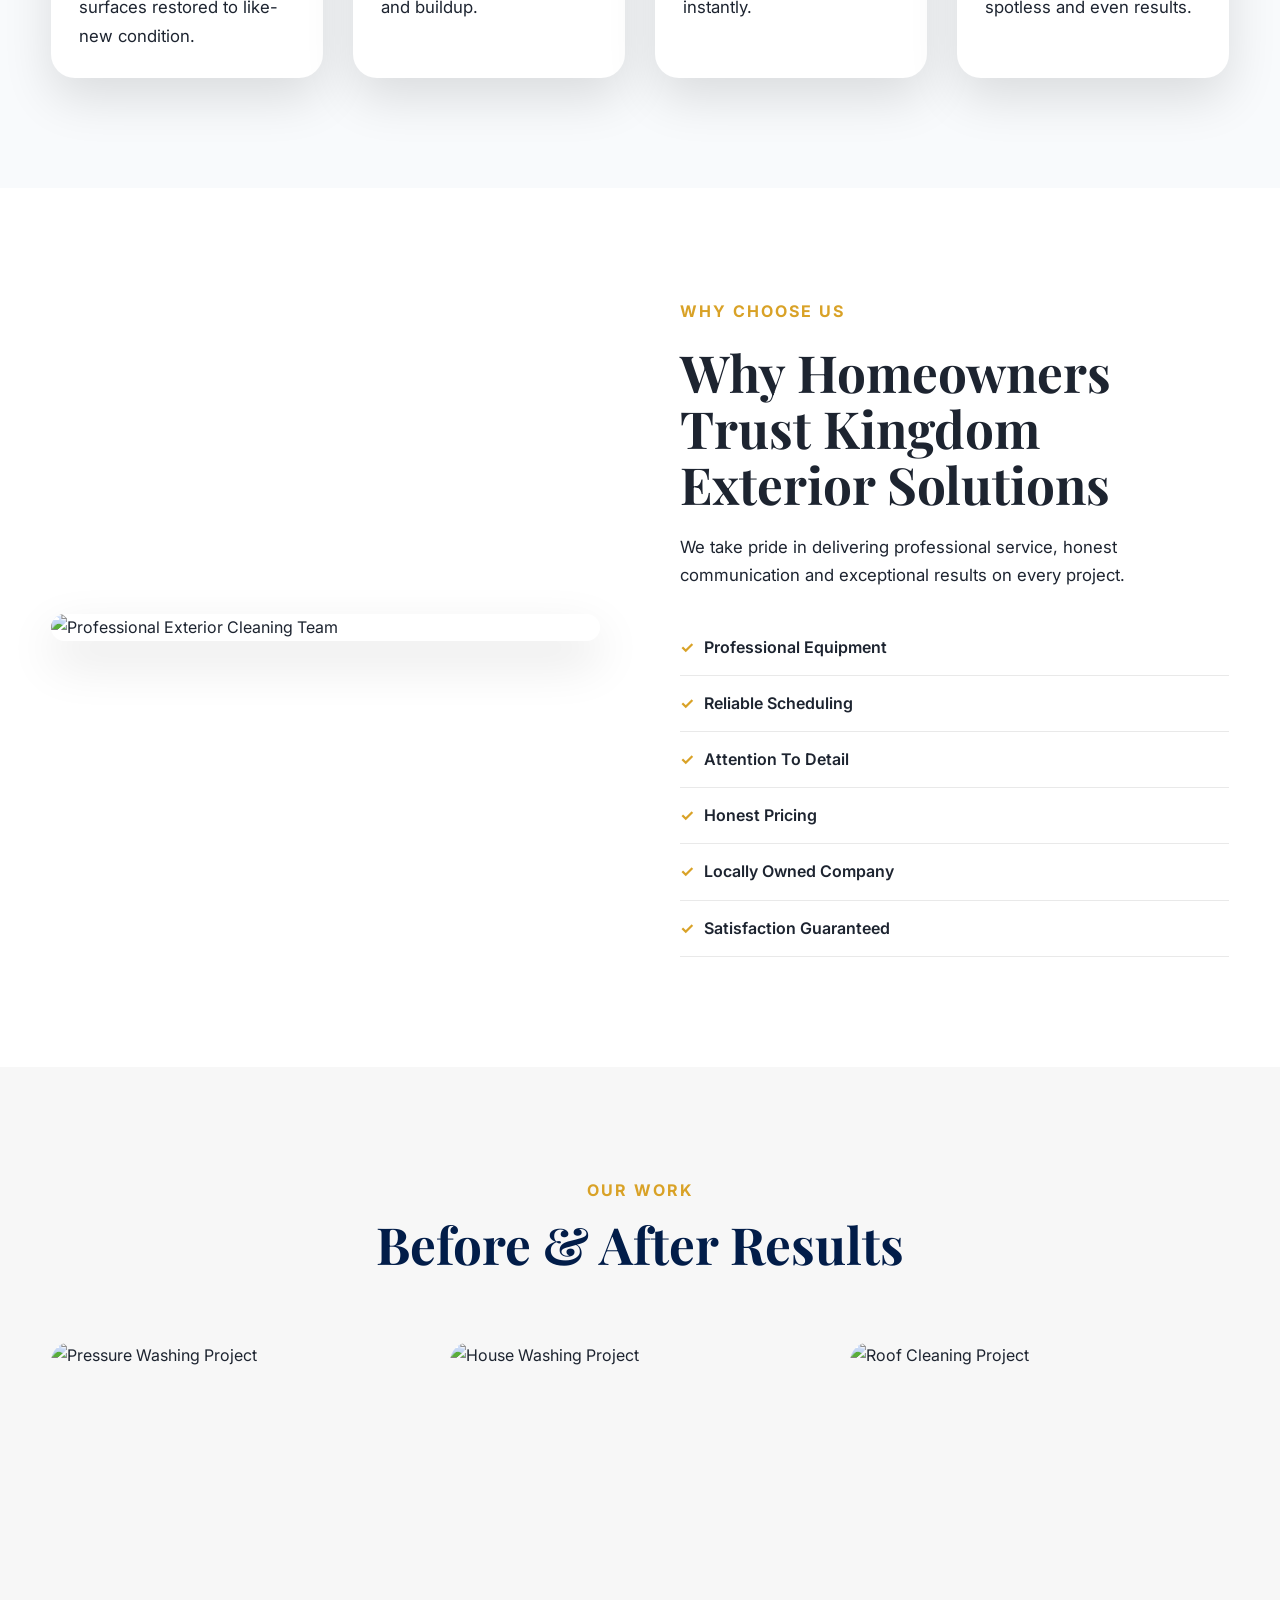
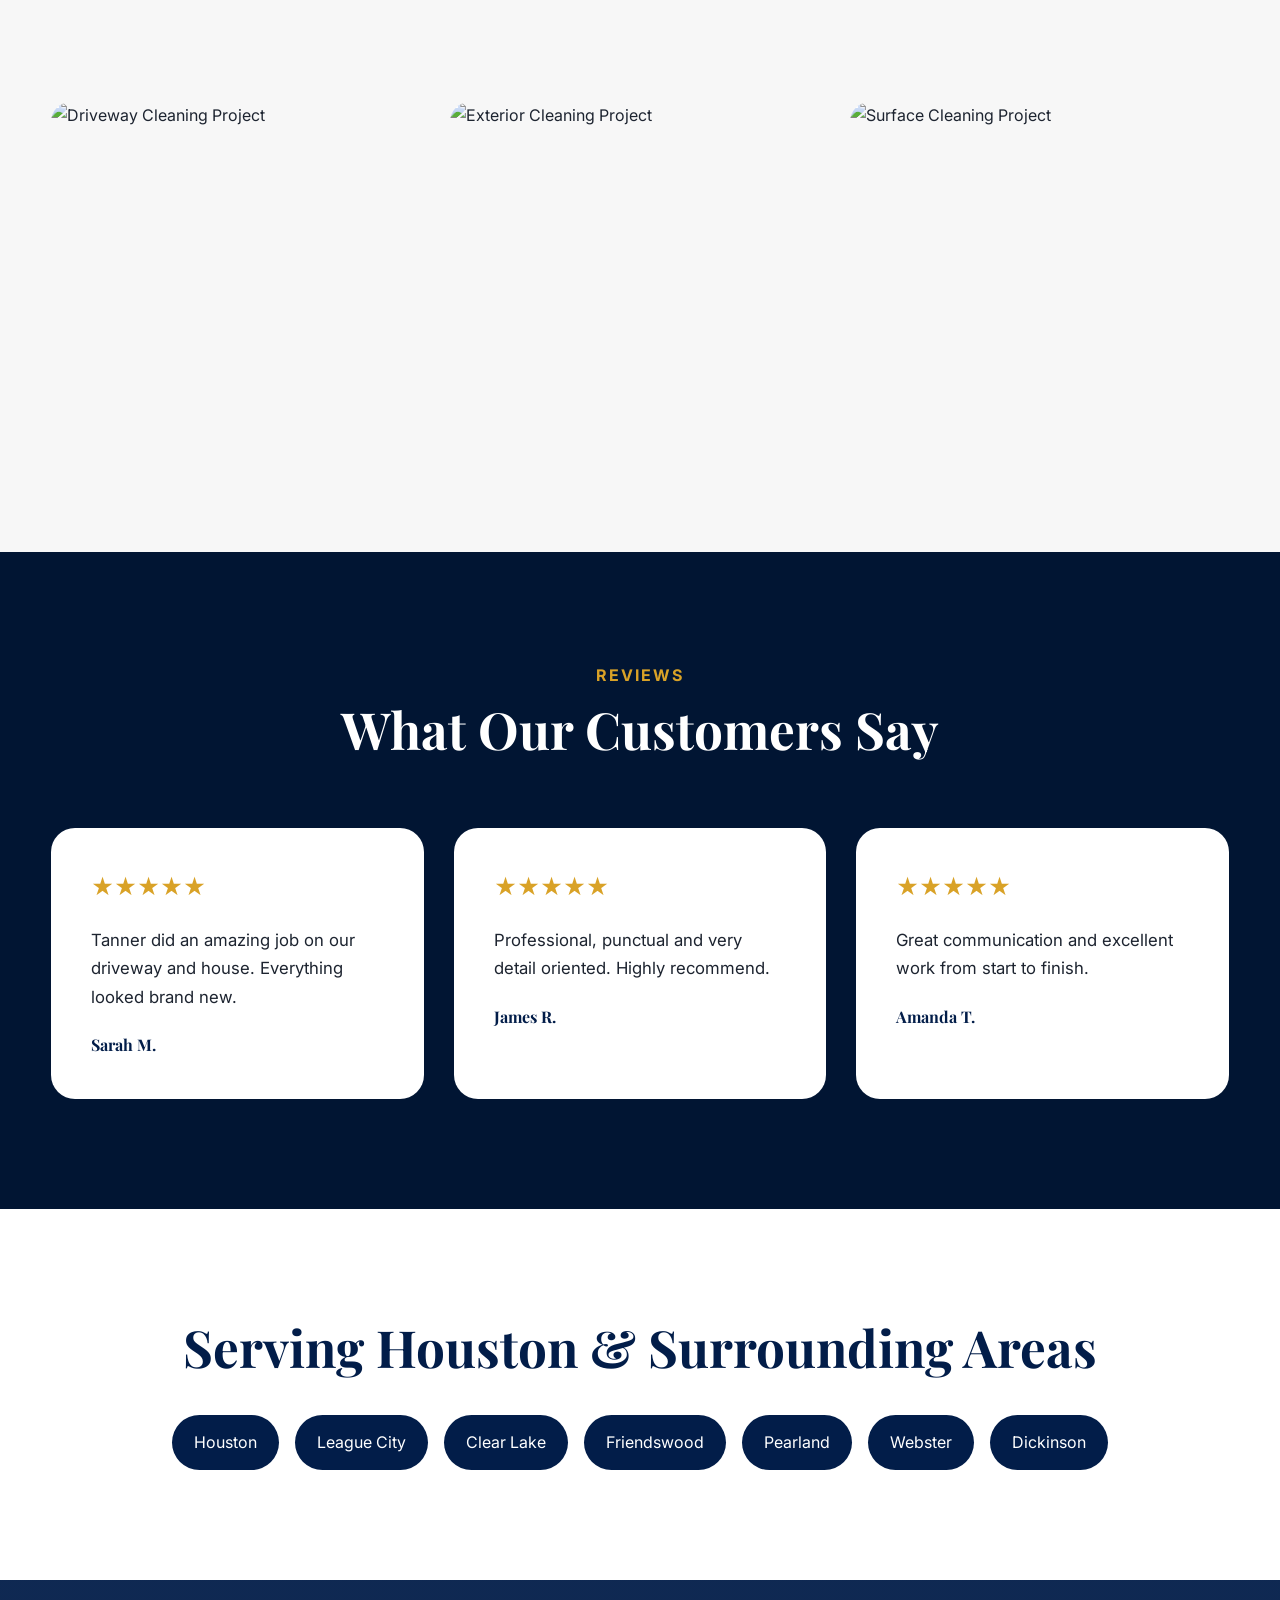
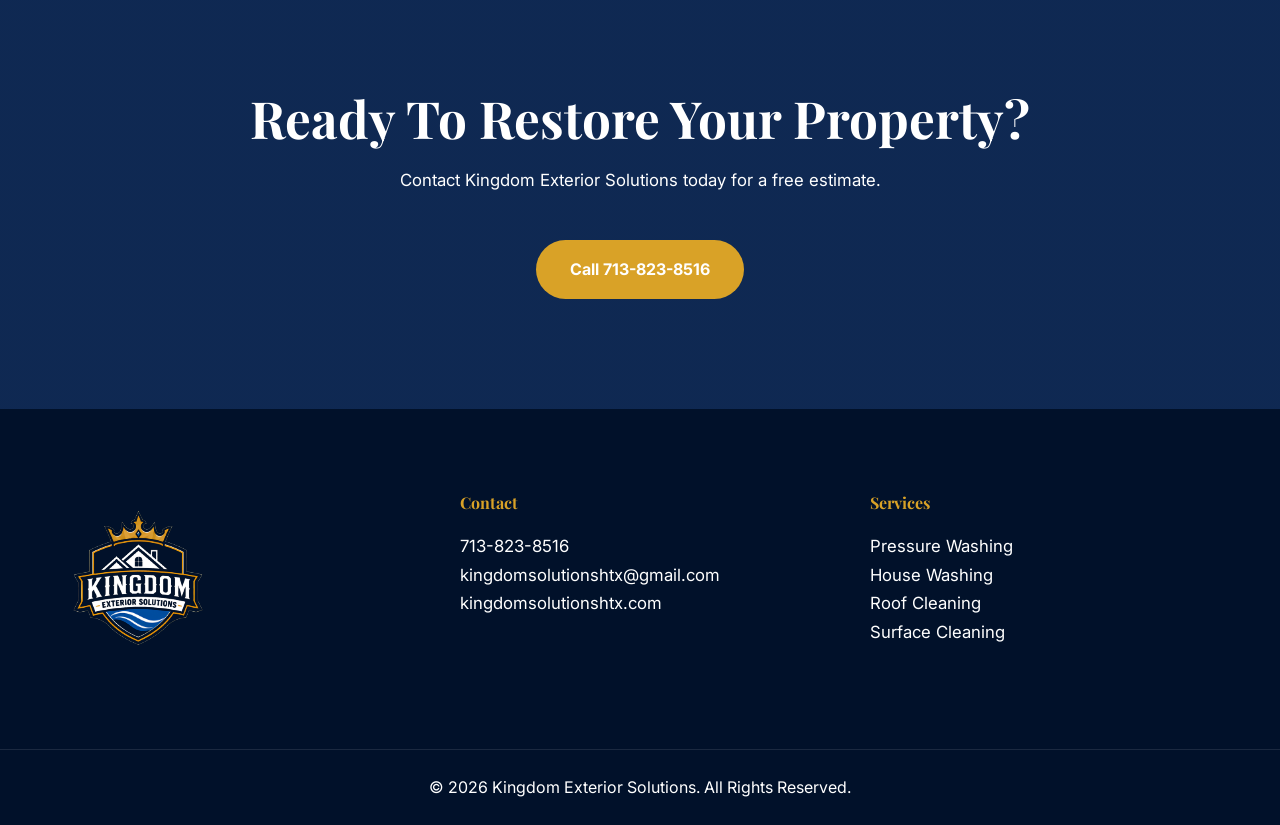
==== commit e7a4463e: "Update index.html Contact link" ====
--- a/index.html
+++ b/index.html
@@ -69,7 +69,7 @@
             <a href="#about">About</a>
             <a href="#gallery">Gallery</a>
             <a href="#reviews">Reviews</a>
-            <a href="#contact">Contact</a>
+            <a href="contact.html">Contact</a>
 
         </nav>
 
--- a/css/style.css
+++ b/css/style.css
@@ -629,3 +629,233 @@
         height: 260px;
     }
 }
+
+/* =========================
+ CONTACT PAGE HERO
+========================= */
+
+.page-hero {
+    padding: 220px 0 120px;
+    background:
+        linear-gradient(
+            rgba(10,53,115,.92),
+            rgba(2,29,73,.92)
+        ),
+        url('../images/luxury-houston-home-exterior-cleaning.webp');
+
+    background-size: cover;
+    background-position: center;
+    background-repeat: no-repeat;
+
+    text-align: center;
+    color: white;
+}
+
+.page-hero-content {
+    max-width: 800px;
+    margin: 0 auto;
+}
+
+.page-hero-content span {
+    display: inline-block;
+    color: var(--gold-light);
+    text-transform: uppercase;
+    letter-spacing: 3px;
+    font-weight: 700;
+    margin-bottom: 20px;
+}
+
+.page-hero-content h1 {
+    color: white;
+    margin-bottom: 20px;
+}
+
+.page-hero-content p {
+    color: rgba(255,255,255,.92);
+    font-size: 1.15rem;
+}
+
+/* =========================
+   CONTACT PAGE
+========================= */
+
+.contact-page {
+    background: #ffffff;
+}
+
+.contact-grid {
+    display: grid;
+    grid-template-columns: 1fr 1fr;
+    gap: 80px;
+    align-items: start;
+}
+
+.section-label {
+    display: inline-block;
+    color: var(--gold);
+    text-transform: uppercase;
+    letter-spacing: 2px;
+    font-weight: 700;
+    margin-bottom: 20px;
+}
+
+.contact-info h2 {
+    color: var(--navy);
+    margin-bottom: 24px;
+}
+
+.contact-info > p {
+    margin-bottom: 40px;
+    color: #4a5568;
+}
+
+.contact-details {
+    display: flex;
+    flex-direction: column;
+    gap: 24px;
+}
+
+.contact-item {
+    background: #f8fafc;
+    padding: 24px;
+    border-radius: 20px;
+    border-left: 4px solid var(--gold);
+}
+
+.contact-item h3 {
+    color: var(--navy);
+    margin-bottom: 8px;
+    font-size: 1.1rem;
+}
+
+.contact-item a,
+.contact-item p {
+    color: #4a5568;
+    font-weight: 500;
+}
+
+/* =========================
+   CONTACT FORM
+========================= */
+
+.contact-form-wrapper {
+    background: white;
+    padding: 40px;
+    border-radius: 30px;
+    box-shadow: var(--shadow);
+}
+
+.contact-form {
+    display: flex;
+    flex-direction: column;
+    gap: 22px;
+}
+
+.form-group {
+    display: flex;
+    flex-direction: column;
+}
+
+.form-group label {
+    color: var(--navy);
+    font-weight: 600;
+    margin-bottom: 10px;
+}
+
+.form-group input,
+.form-group select,
+.form-group textarea {
+    width: 100%;
+    padding: 16px 18px;
+    border: 1px solid #d7dce2;
+    border-radius: 14px;
+    font-family: inherit;
+    font-size: 1rem;
+    background: white;
+    transition: .3s ease;
+}
+
+.form-group input:focus,
+.form-group select:focus,
+.form-group textarea:focus {
+    outline: none;
+    border-color: var(--gold);
+    box-shadow: 0 0 0 4px rgba(217,162,39,.15);
+}
+
+.contact-form button {
+    margin-top: 10px;
+    border: none;
+    cursor: pointer;
+}
+
+/* =========================
+   MAP SECTION
+========================= */
+
+.service-area-map {
+    background: #f8fafc;
+}
+
+.service-area-map iframe {
+    width: 100%;
+    height: 500px;
+    border: 0;
+    border-radius: 30px;
+    box-shadow: var(--shadow);
+}
+
+/* =========================
+   CONTACT CTA
+========================= */
+
+.final-cta {
+    text-align: center;
+}
+
+.final-cta .btn-primary {
+    margin-top: 10px;
+}
+
+/* =========================
+   CONTACT RESPONSIVE
+========================= */
+
+@media (max-width: 992px) {
+
+    .contact-grid {
+        grid-template-columns: 1fr;
+        gap: 50px;
+    }
+
+    .page-hero {
+        padding: 180px 0 90px;
+    }
+
+    .contact-form-wrapper {
+        padding: 30px;
+    }
+
+    .service-area-map iframe {
+        height: 400px;
+    }
+}
+
+@media (max-width: 768px) {
+
+    .page-hero {
+        padding: 160px 0 80px;
+    }
+
+    .contact-form-wrapper {
+        padding: 24px;
+    }
+
+    .contact-item {
+        padding: 20px;
+    }
+
+    .service-area-map iframe {
+        height: 320px;
+    }
+}
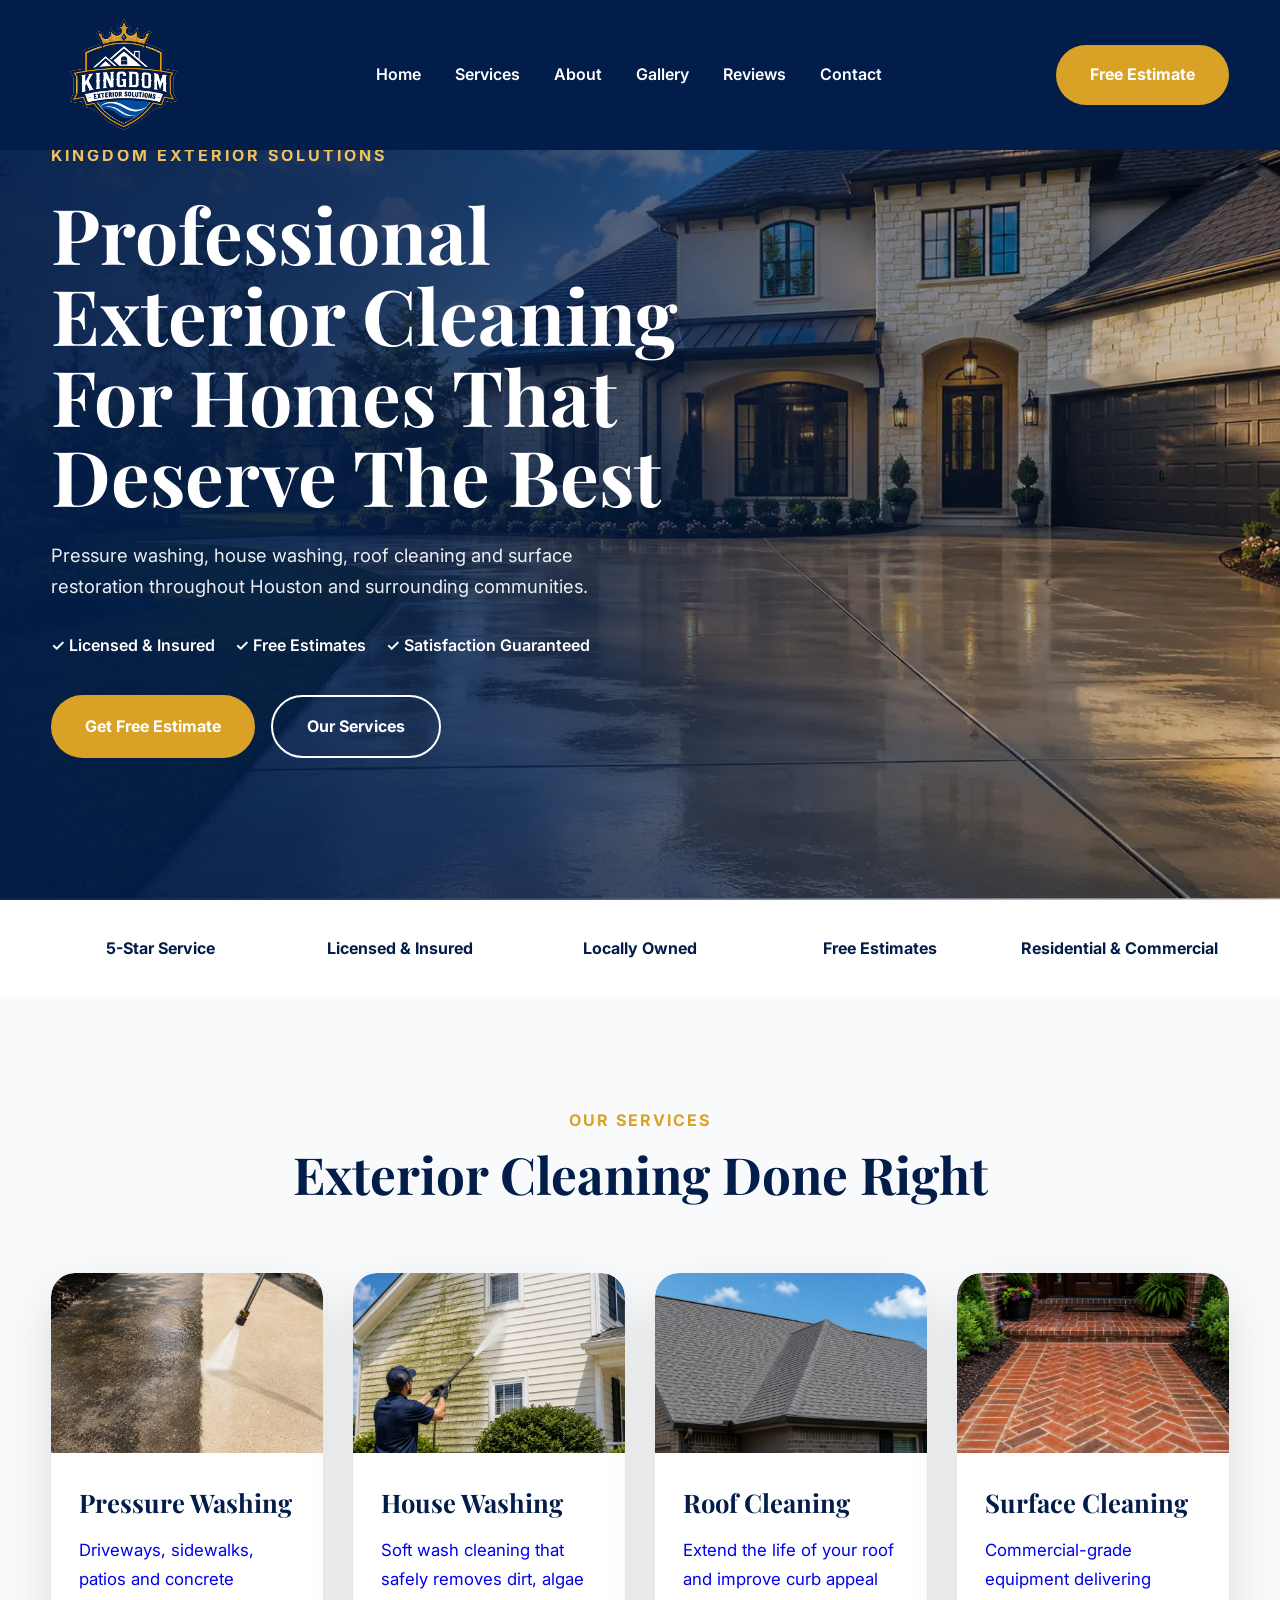
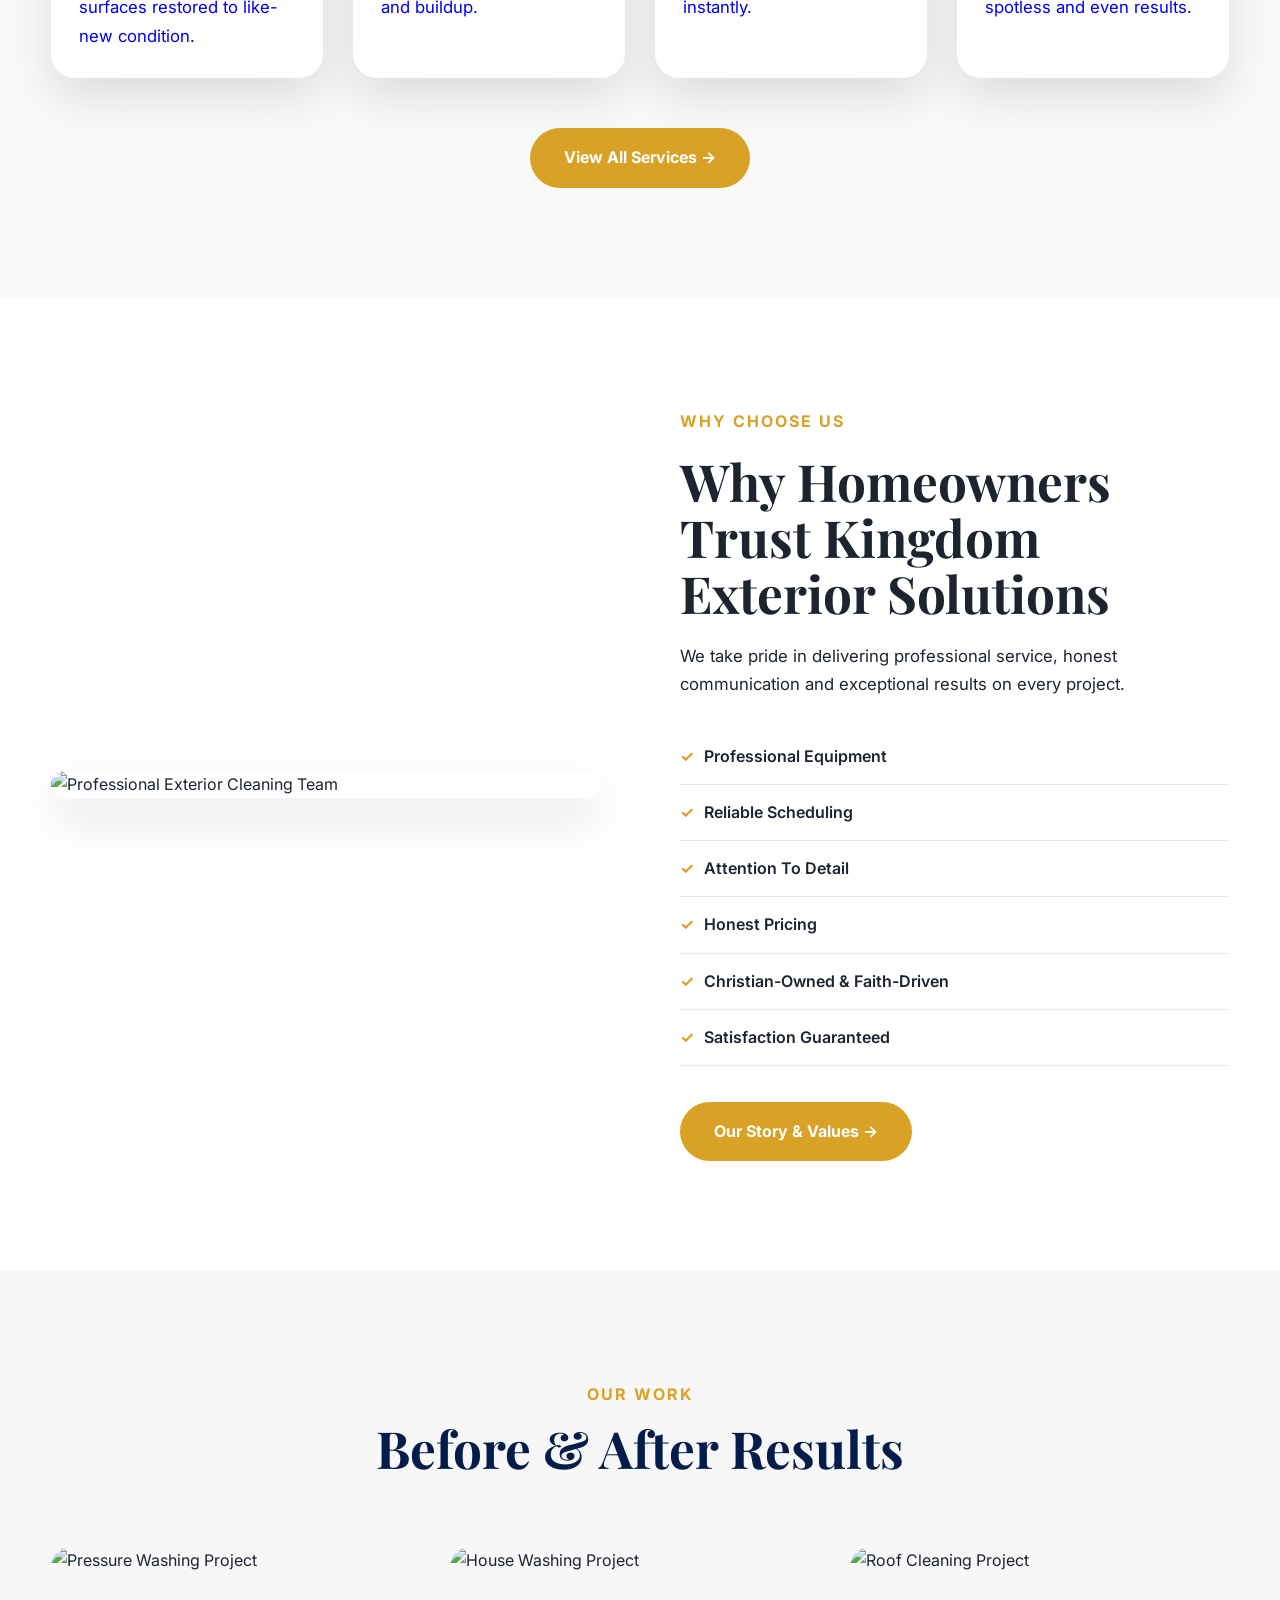
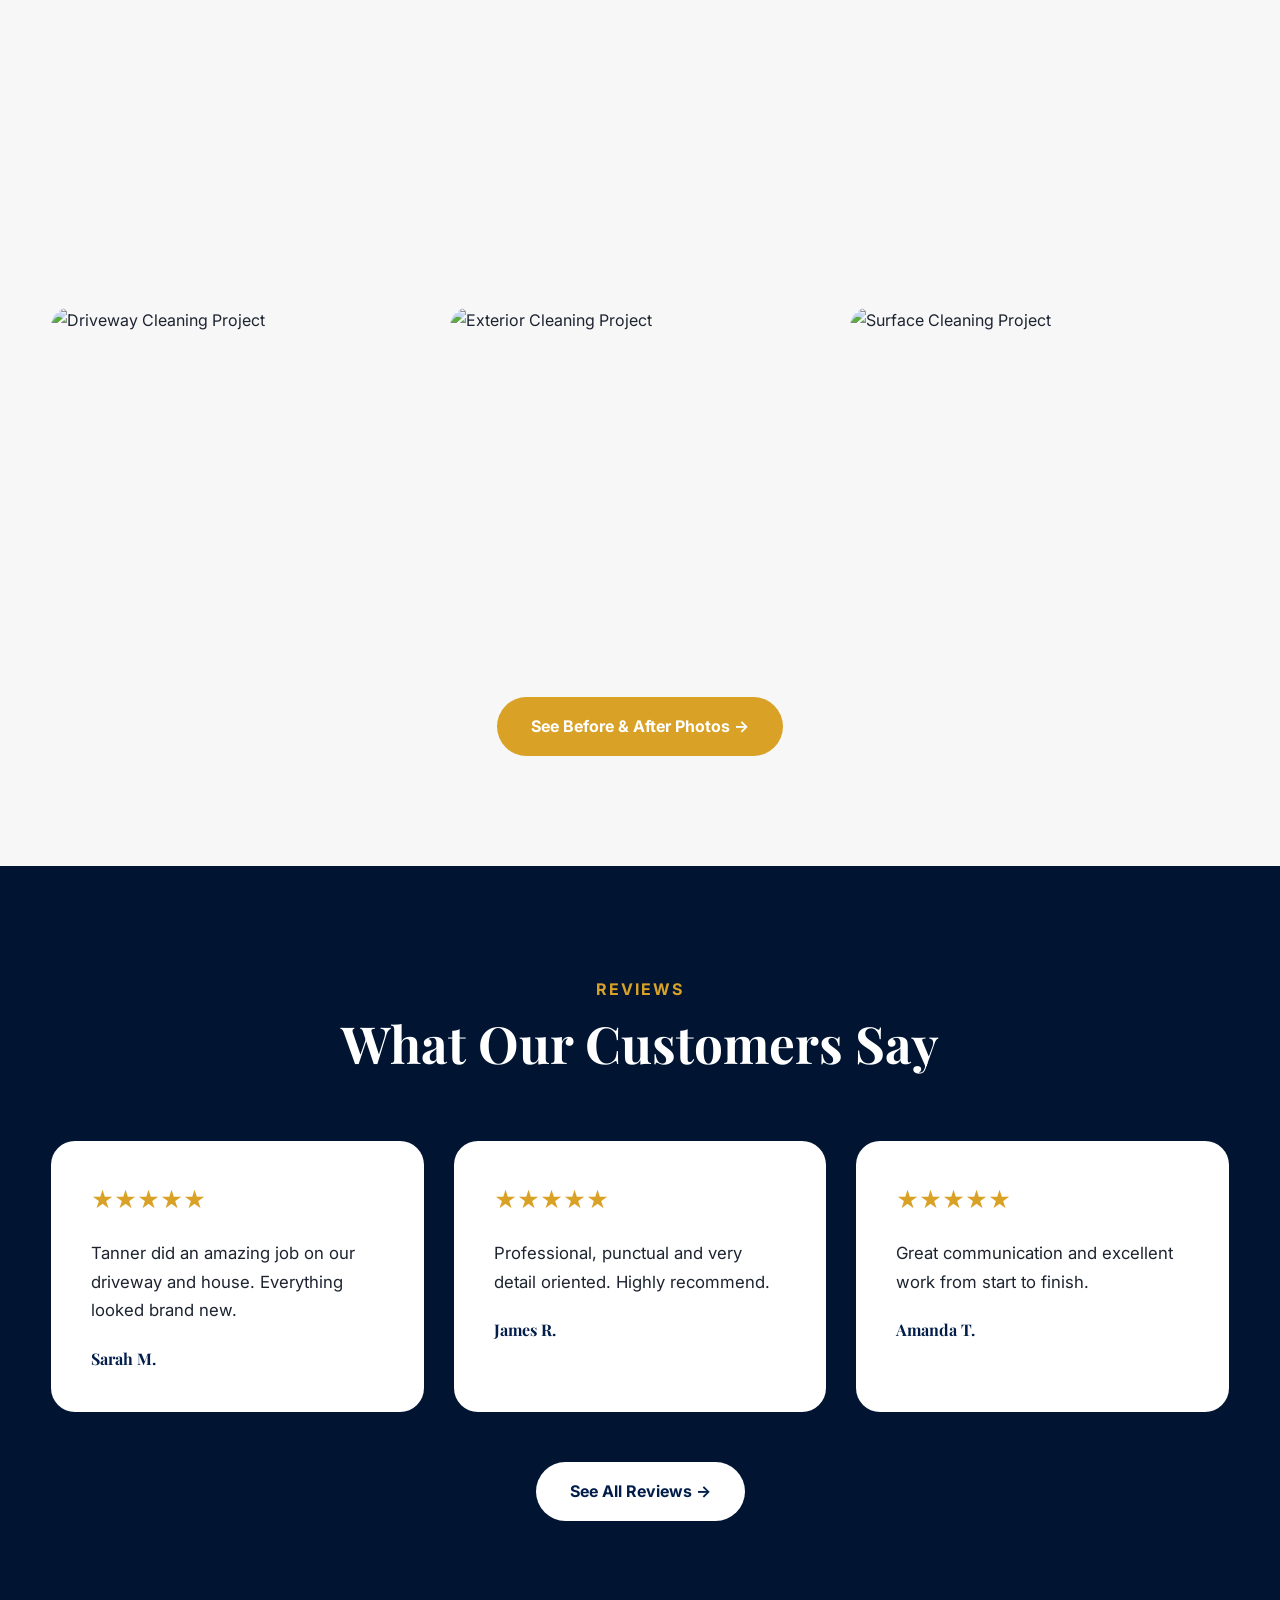
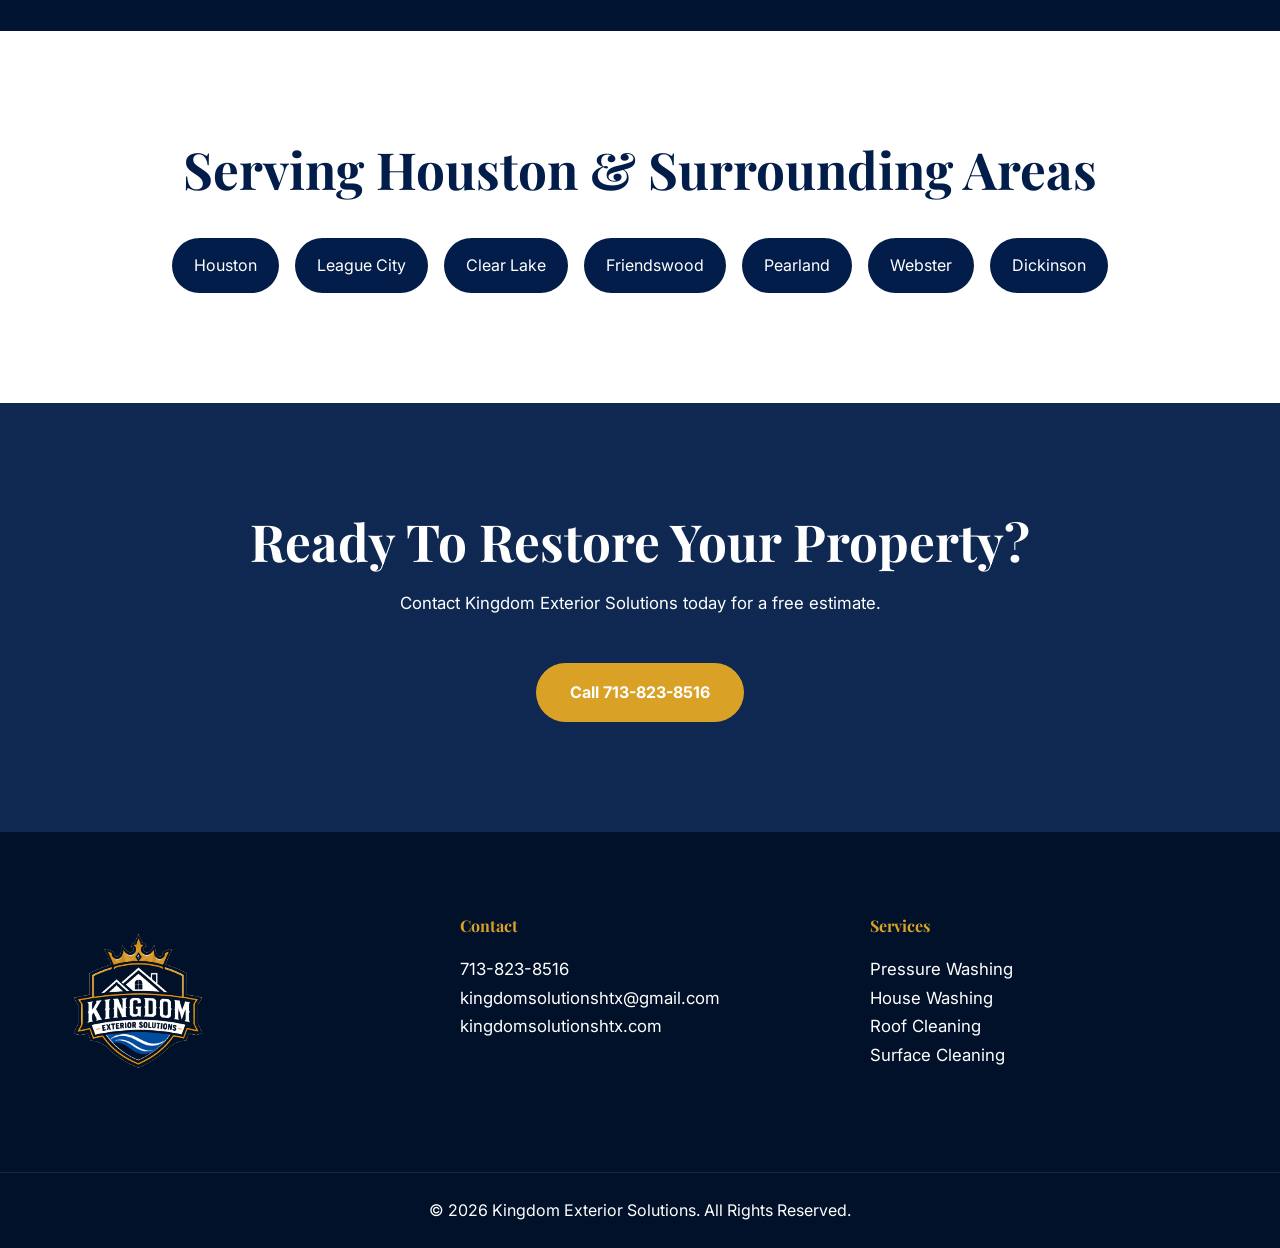
==== commit 2d7de64d: "Fix nav links, add mobile hamburger menu, add section CTAs" ====
--- a/index.html
+++ b/index.html
@@ -62,20 +62,24 @@
 
         </a>
 
-        <nav class="nav-menu">
-
-            <a href="#home">Home</a>
-            <a href="#services">Services</a>
-            <a href="#about">About</a>
-            <a href="#gallery">Gallery</a>
-            <a href="#reviews">Reviews</a>
+        <nav class="nav-menu" id="navMenu">
+
+            <a href="index.html">Home</a>
+            <a href="services.html">Services</a>
+            <a href="about.html">About</a>
+            <a href="gallery.html">Gallery</a>
+            <a href="reviews.html">Reviews</a>
             <a href="contact.html">Contact</a>
 
         </nav>
 
-        <a href="#contact" class="header-btn">
+        <a href="contact.html" class="header-btn">
             Free Estimate
         </a>
+
+        <button class="hamburger" id="hamburger" aria-label="Open menu">
+            <span></span><span></span><span></span>
+        </button>
 
     </div>
 
@@ -111,11 +115,11 @@
 
             <div class="hero-buttons">
 
-                <a href="#contact" class="btn-primary">
+                <a href="contact.html" class="btn-primary">
                     Get Free Estimate
                 </a>
 
-                <a href="#services" class="btn-secondary">
+                <a href="services.html" class="btn-secondary">
                     Our Services
                 </a>
 
@@ -156,7 +160,7 @@
 
         <div class="services-grid">
 
-            <article class="service-card">
+            <a href="services.html#pressure-washing" class="service-card">
 
                 <img src="images/pressure-washing-driveway-cleaning-houston.webp"
                      alt="Professional pressure washing cleaning a residential driveway in Houston Texas">
@@ -172,9 +176,9 @@
 
                 </div>
 
-            </article>
-
-            <article class="service-card">
+            </a>
+
+            <a href="services.html#house-washing" class="service-card">
 
                 <img src="images/house-washing-service-houston-tx.webp"
                      alt="House Washing Service Houston Texas">
@@ -190,9 +194,9 @@
 
                 </div>
 
-            </article>
-
-            <article class="service-card">
+            </a>
+
+            <a href="services.html#roof-cleaning" class="service-card">
 
                 <img src="images/roof-cleaning-service-houston-tx.webp"
                      alt="Roof Cleaning Service Houston Texas">
@@ -208,9 +212,9 @@
 
                 </div>
 
-            </article>
-
-            <article class="service-card">
+            </a>
+
+            <a href="services.html#surface-cleaning" class="service-card">
 
                 <img src="images/brick-surface-cleaning-houston-tx.webp"
                      alt="Surface Cleaning Service Houston Texas">
@@ -226,8 +230,12 @@
 
                 </div>
 
-            </article>
-
+            </a>
+
+        </div>
+
+        <div style="text-align:center;margin-top:50px">
+            <a href="services.html" class="btn-primary">View All Services →</a>
         </div>
 
     </div>
@@ -265,10 +273,14 @@
                 <li>Reliable Scheduling</li>
                 <li>Attention To Detail</li>
                 <li>Honest Pricing</li>
-                <li>Locally Owned Company</li>
+                <li>Christian-Owned &amp; Faith-Driven</li>
                 <li>Satisfaction Guaranteed</li>
 
             </ul>
+
+            <a href="about.html" class="btn-primary" style="margin-top:36px;display:inline-block">
+                Our Story &amp; Values →
+            </a>
 
         </div>
 
@@ -301,6 +313,10 @@
 
         </div>
 
+        <div style="text-align:center;margin-top:50px">
+            <a href="gallery.html" class="btn-primary">See Before &amp; After Photos →</a>
+        </div>
+
     </div>
 
 </section>
@@ -360,6 +376,10 @@
 
             </div>
 
+        </div>
+
+        <div style="text-align:center;margin-top:50px">
+            <a href="reviews.html" class="btn-primary" style="background:#fff;color:#021D49">See All Reviews →</a>
         </div>
 
     </div>
@@ -417,7 +437,7 @@
 
         <div>
 
-            <img src="images/Kingdom-Exterior-Solutions-Logo.svg""
+            <img src="images/Kingdom-Exterior-Solutions-Logo.svg"
                  alt="Kingdom Exterior Solutions">
 
         </div>
@@ -454,5 +474,23 @@
 
 </footer>
 
+<script>
+(function(){
+    var btn = document.getElementById('hamburger');
+    var nav = document.getElementById('navMenu');
+    if(!btn || !nav) return;
+    btn.addEventListener('click', function(){
+        btn.classList.toggle('open');
+        nav.classList.toggle('open');
+    });
+    nav.querySelectorAll('a').forEach(function(a){
+        a.addEventListener('click', function(){
+            btn.classList.remove('open');
+            nav.classList.remove('open');
+        });
+    });
+})();
+</script>
+
 </body>
 </html>
--- a/css/style.css
+++ b/css/style.css
@@ -158,10 +158,9 @@
     top: 0;
     width: 100%;
     z-index: 999;
-
     background: #021D49;
-
     border-bottom: none;
+    overflow: visible;
 }
 
 .header-inner {
@@ -173,9 +172,13 @@
 }
 
 .logo img {
-    height: 130px;
+    height: 150px;
     width: auto;
     display: block;
+}
+
+.hamburger {
+    display: none;
 }
 
 .nav-menu {
@@ -600,10 +603,64 @@
 
     .nav-menu {
         display: none;
+        position: fixed;
+        top: 0;
+        left: 0;
+        right: 0;
+        bottom: 0;
+        background: var(--navy);
+        flex-direction: column;
+        align-items: center;
+        justify-content: center;
+        gap: 36px;
+        z-index: 9998;
+    }
+
+    .nav-menu.open {
+        display: flex;
+    }
+
+    .nav-menu a {
+        font-size: 1.6rem;
+        font-weight: 700;
     }
 
     .header-btn {
         display: none;
+    }
+
+    .hamburger {
+        display: flex;
+        flex-direction: column;
+        justify-content: space-between;
+        width: 30px;
+        height: 20px;
+        background: none;
+        border: none;
+        cursor: pointer;
+        padding: 0;
+        z-index: 9999;
+        position: relative;
+    }
+
+    .hamburger span {
+        display: block;
+        height: 3px;
+        background: white;
+        border-radius: 3px;
+        transition: all 0.3s ease;
+    }
+
+    .hamburger.open span:nth-child(1) {
+        transform: translateY(8.5px) rotate(45deg);
+    }
+
+    .hamburger.open span:nth-child(2) {
+        opacity: 0;
+    }
+
+    .hamburger.open span:nth-child(3) {
+        transform: translateY(-8.5px) rotate(-45deg);
     }
 }
 
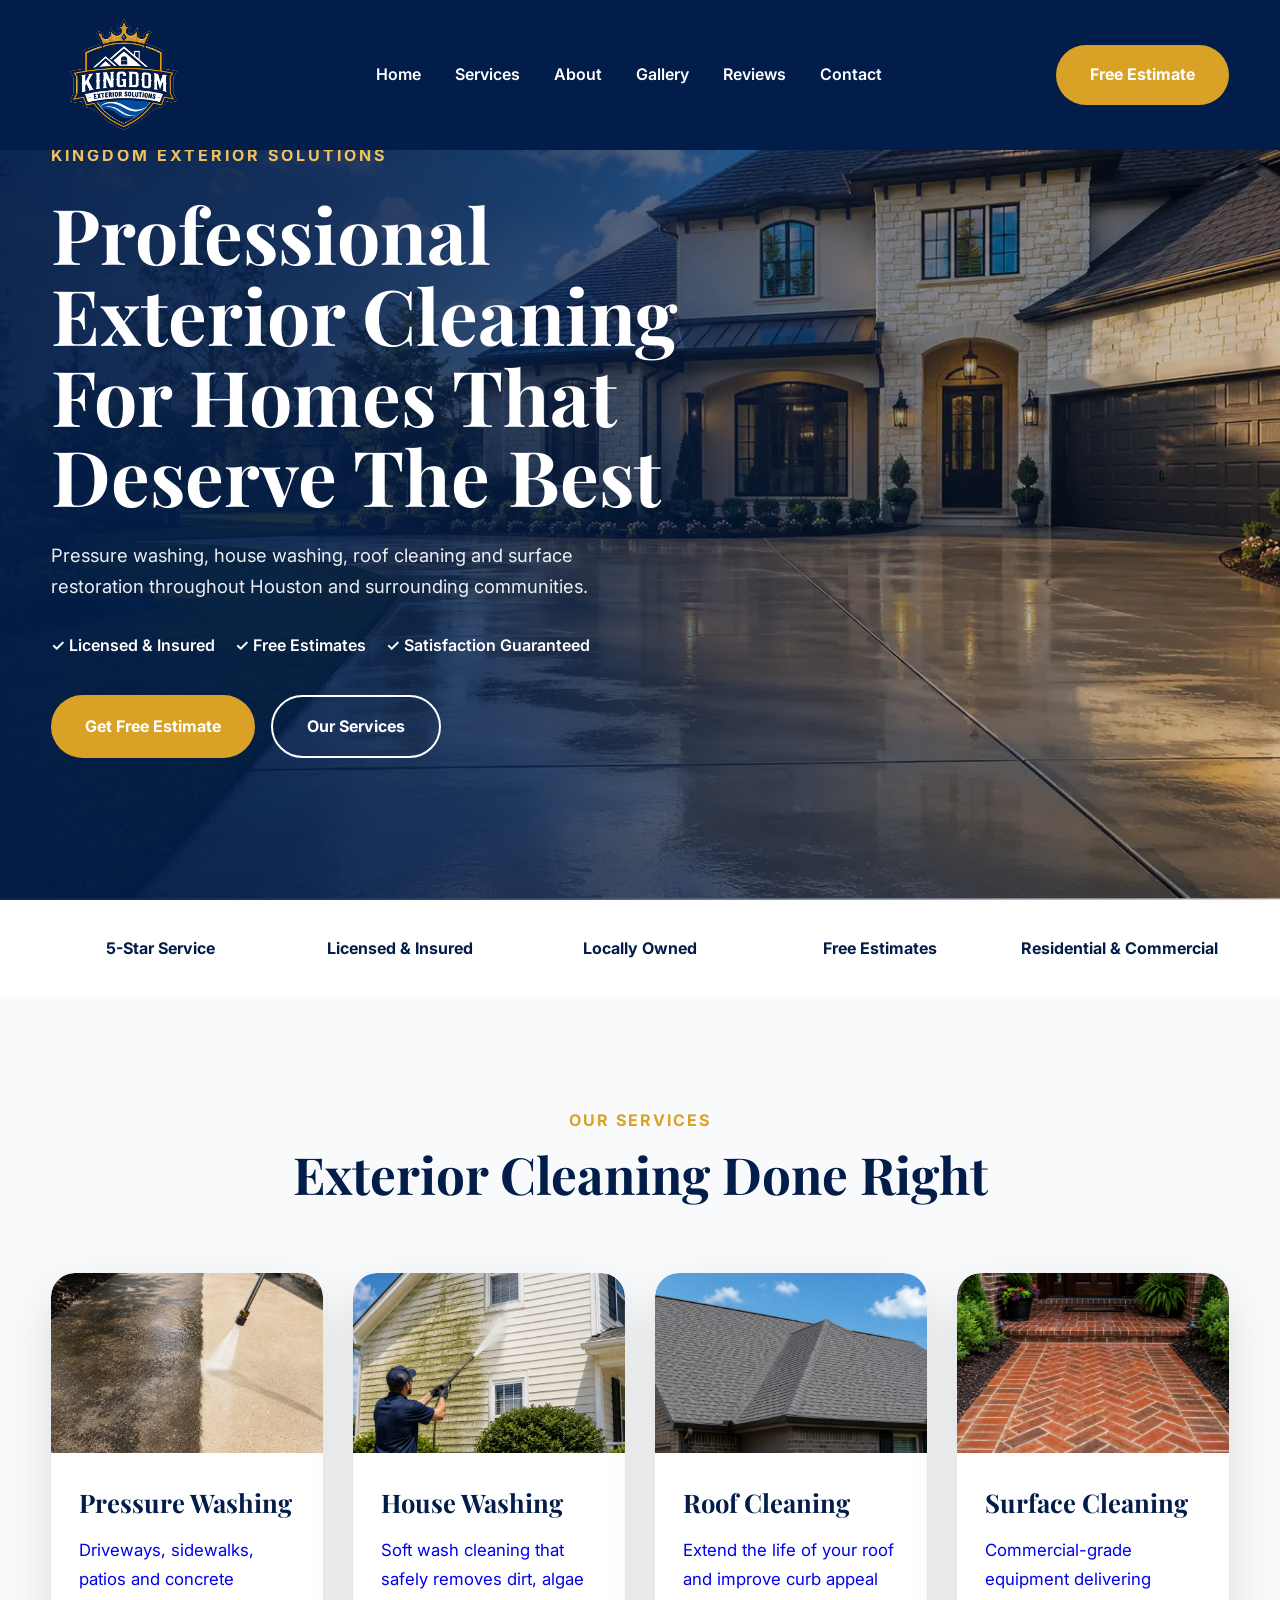
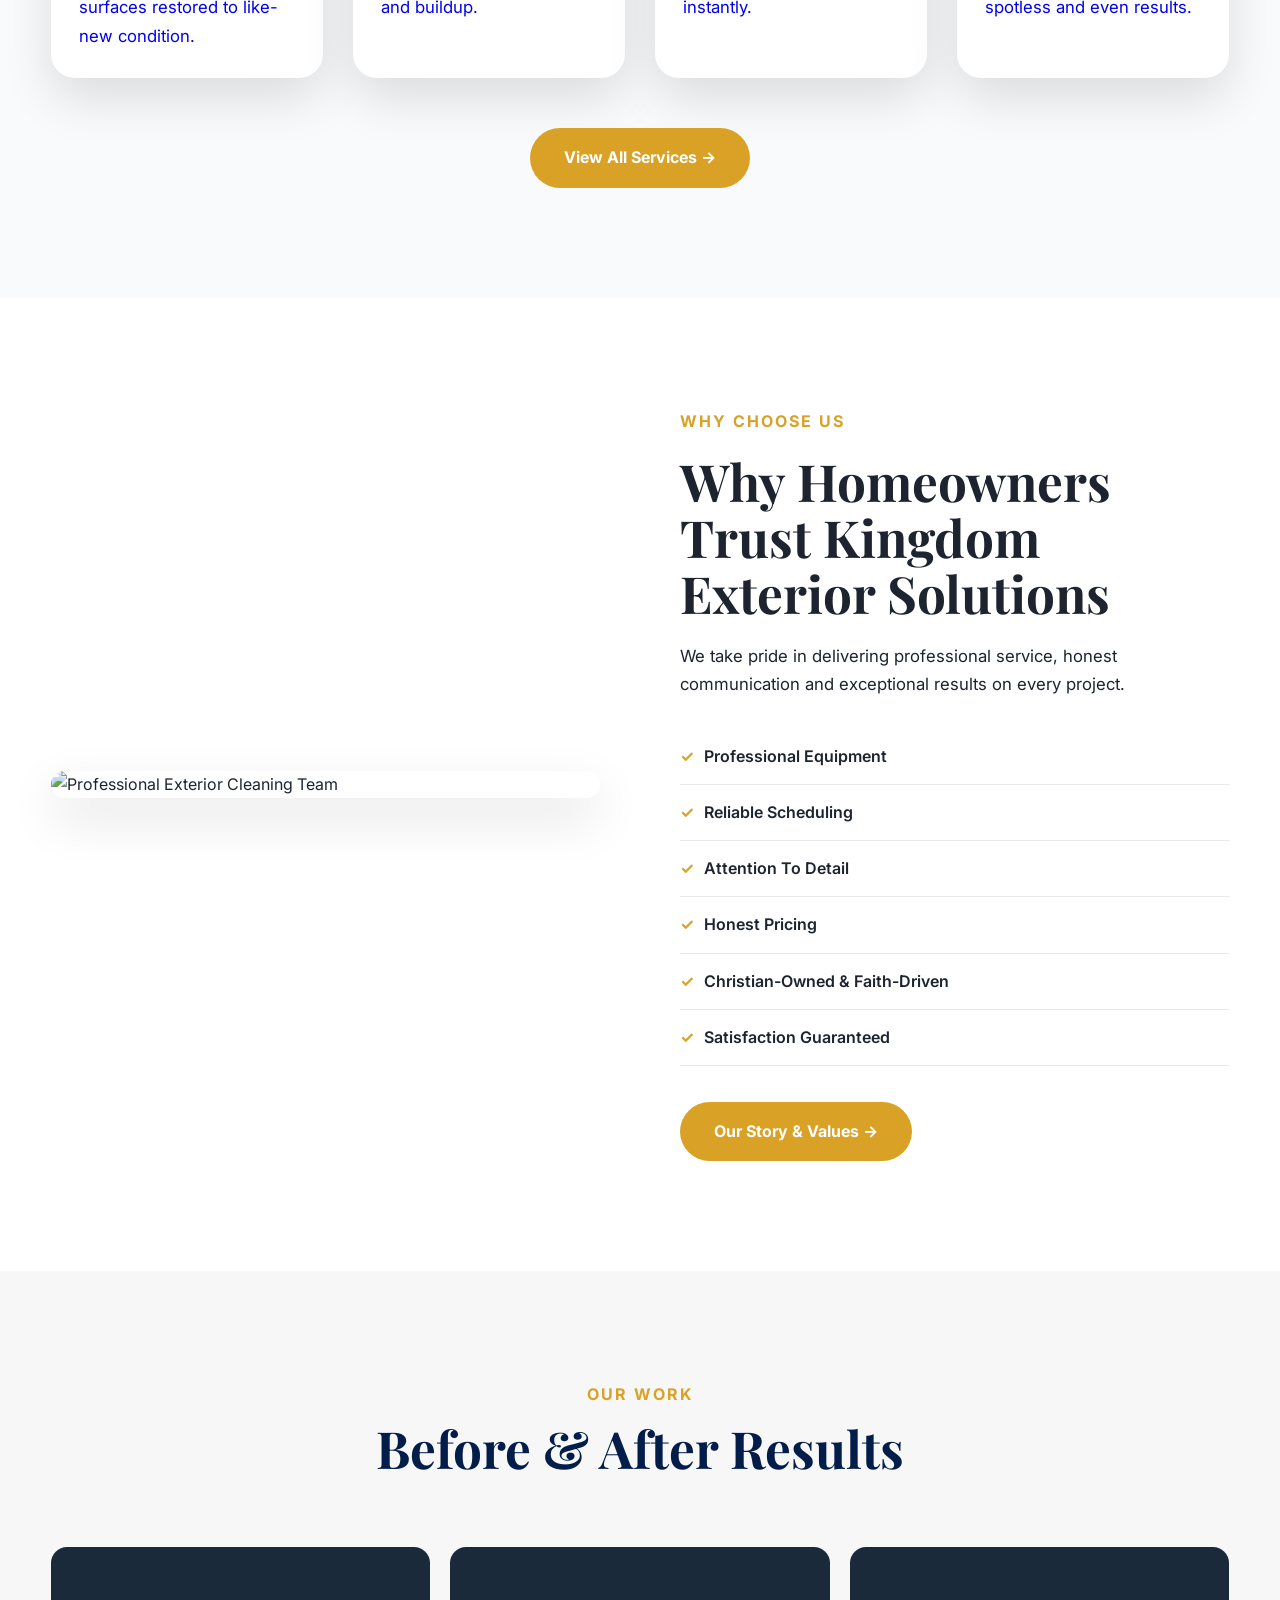
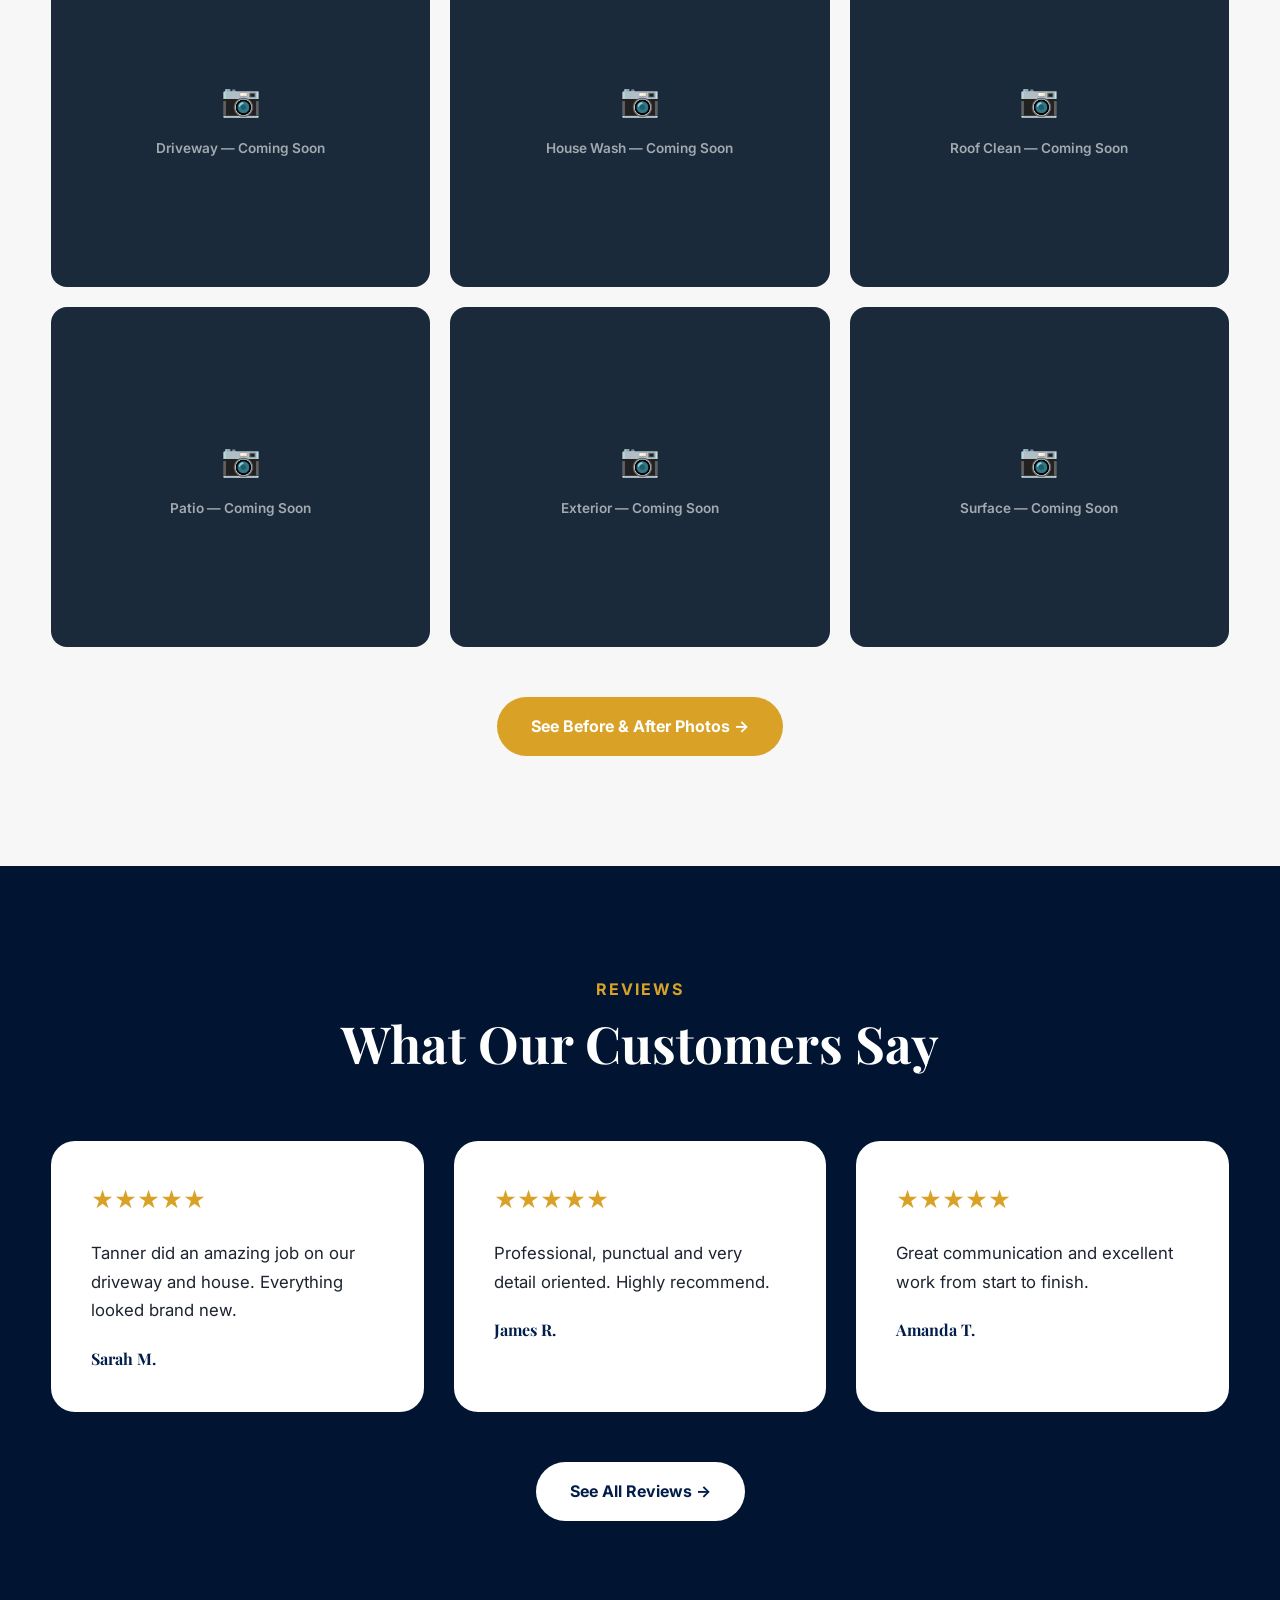
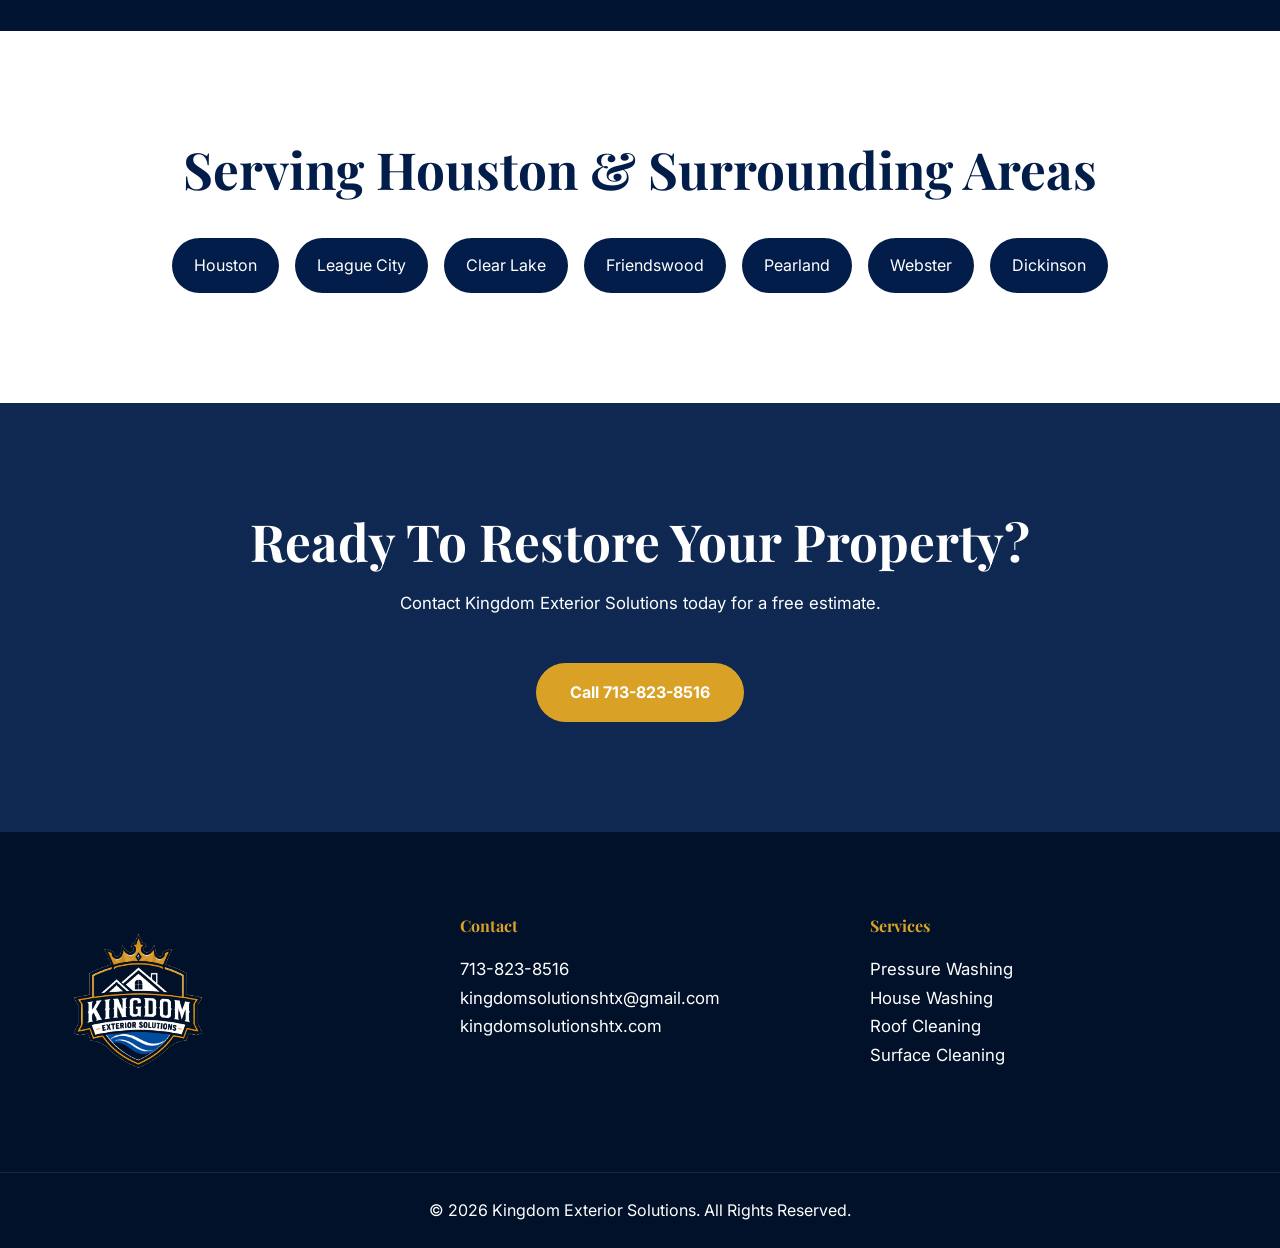
==== commit ce4bd875: "Fix gallery broken images with placeholders" ====
--- a/index.html
+++ b/index.html
@@ -304,12 +304,12 @@
 
         <div class="gallery-grid">
 
-            <img src="images/gallery-1.webp" alt="Pressure Washing Project">
-            <img src="images/gallery-2.webp" alt="House Washing Project">
-            <img src="images/gallery-3.webp" alt="Roof Cleaning Project">
-            <img src="images/gallery-4.webp" alt="Driveway Cleaning Project">
-            <img src="images/gallery-5.webp" alt="Exterior Cleaning Project">
-            <img src="images/gallery-6.webp" alt="Surface Cleaning Project">
+            <div class="gallery-placeholder">📷<span>Driveway — Coming Soon</span></div>
+            <div class="gallery-placeholder">📷<span>House Wash — Coming Soon</span></div>
+            <div class="gallery-placeholder">📷<span>Roof Clean — Coming Soon</span></div>
+            <div class="gallery-placeholder">📷<span>Patio — Coming Soon</span></div>
+            <div class="gallery-placeholder">📷<span>Exterior — Coming Soon</span></div>
+            <div class="gallery-placeholder">📷<span>Surface — Coming Soon</span></div>
 
         </div>
 
--- a/css/style.css
+++ b/css/style.css
@@ -455,6 +455,32 @@
 
 .gallery-grid img:hover {
     transform: scale(1.03);
+}
+
+.gallery-placeholder {
+    width: 100%;
+    height: 340px;
+    background: #1a2a3a;
+    border-radius: 16px;
+    display: flex;
+    flex-direction: column;
+    align-items: center;
+    justify-content: center;
+    gap: 10px;
+    font-size: 2rem;
+    overflow: hidden;
+    transition: transform .3s ease;
+}
+
+.gallery-placeholder:hover {
+    transform: scale(1.03);
+}
+
+.gallery-placeholder span {
+    font-size: 0.85rem;
+    font-weight: 600;
+    color: rgba(255,255,255,0.6);
+    font-family: 'Inter', sans-serif;
 }
 
 /* =========================
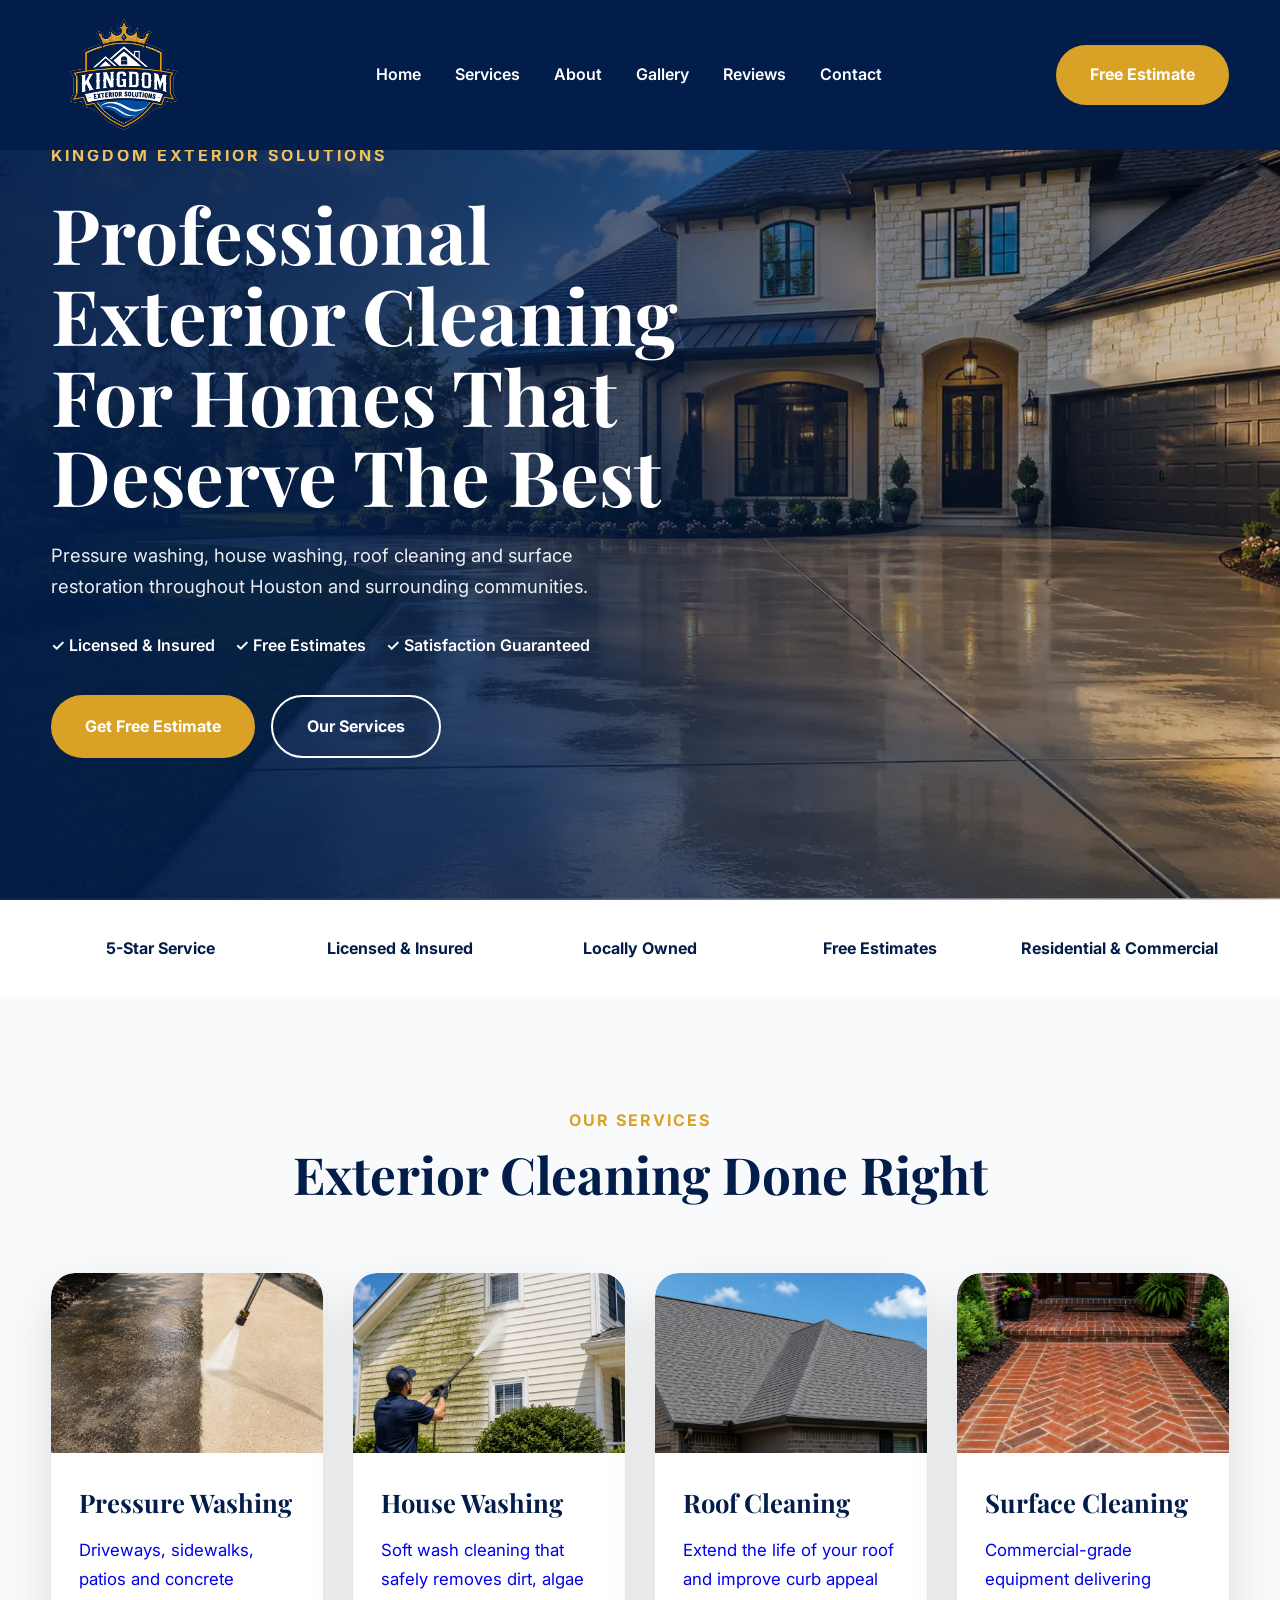
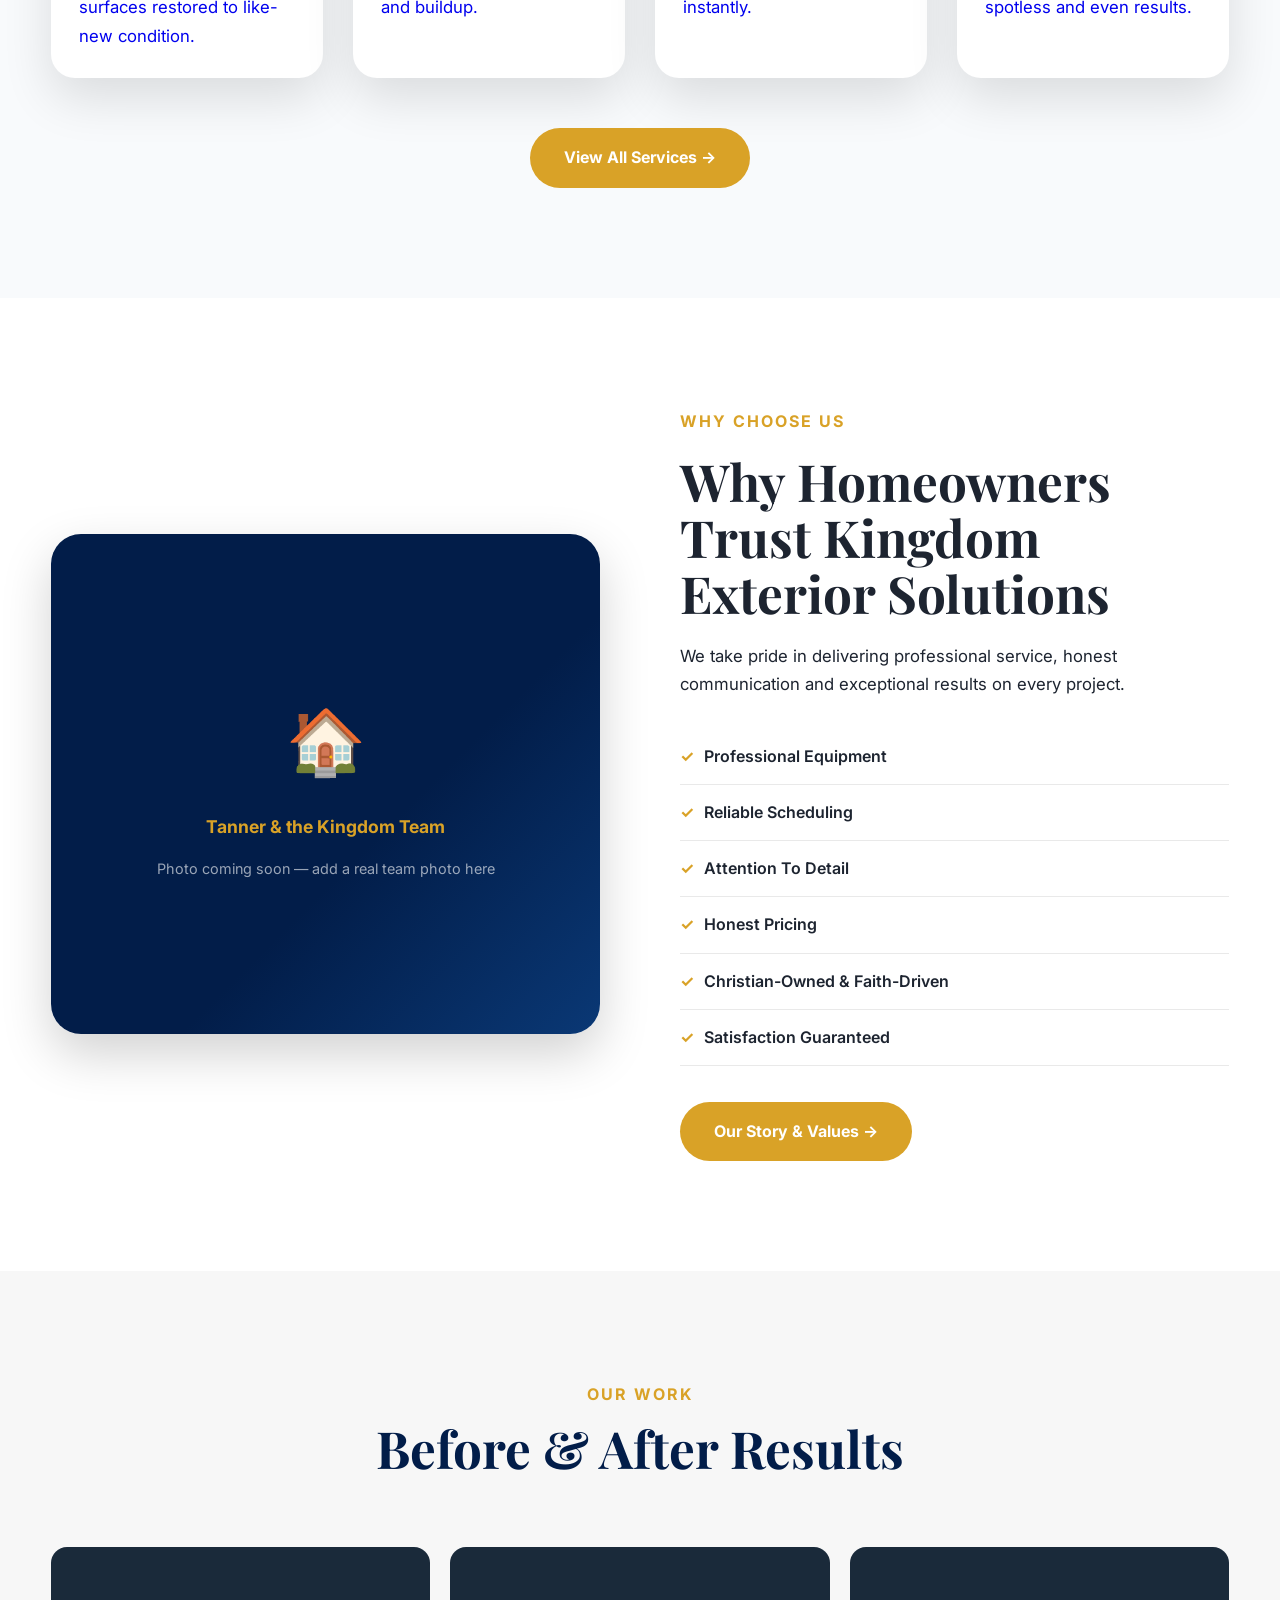
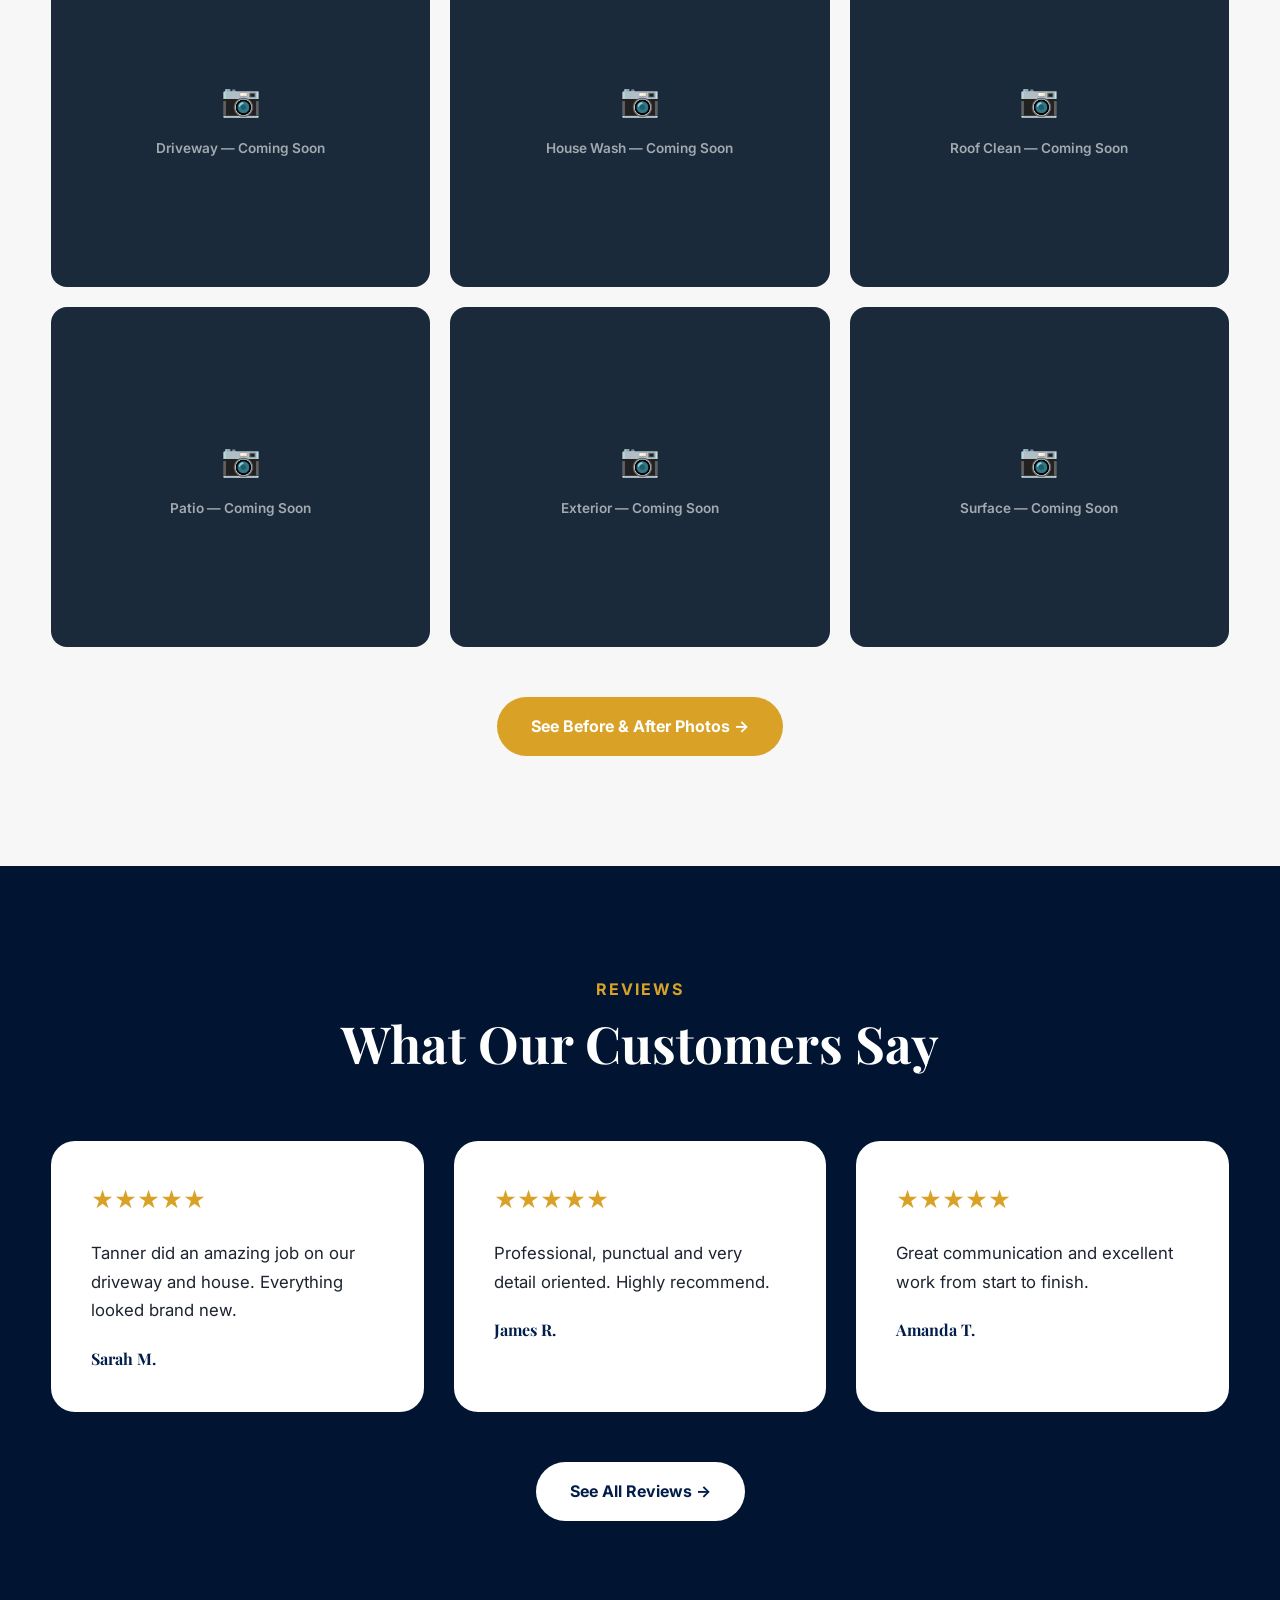
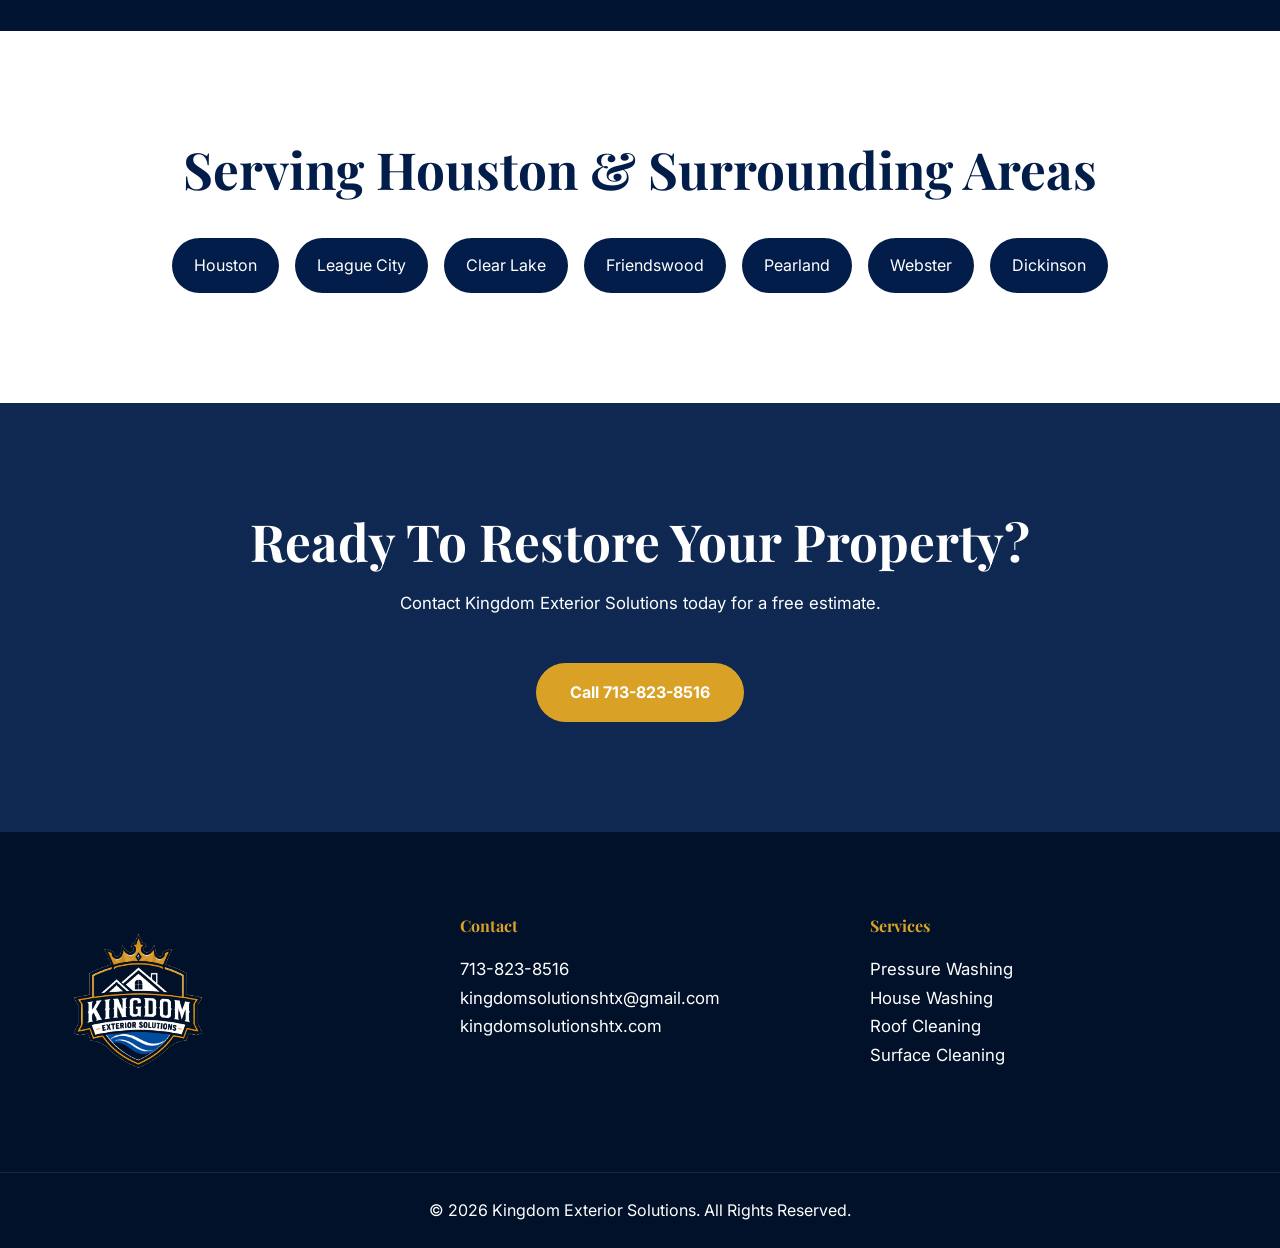
==== commit 7426794b: "Fix broken why-choose-us image with placeholder" ====
--- a/index.html
+++ b/index.html
@@ -248,8 +248,11 @@
 
         <div class="split-image">
 
-            <img src="images/why-choose-us.webp"
-                 alt="Professional Exterior Cleaning Team">
+            <div style="width:100%;height:500px;background:linear-gradient(135deg,#021D49 60%,#0a3875);border-radius:30px;display:flex;flex-direction:column;align-items:center;justify-content:center;gap:16px;box-shadow:0 20px 50px rgba(0,0,0,.18);">
+                <div style="font-size:4rem;">🏠</div>
+                <p style="color:#D9A227;font-weight:700;font-size:1.1rem;text-align:center;padding:0 24px;">Tanner &amp; the Kingdom Team</p>
+                <p style="color:rgba(255,255,255,.6);font-size:.9rem;text-align:center;padding:0 32px;">Photo coming soon — add a real team photo here</p>
+            </div>
 
         </div>
 
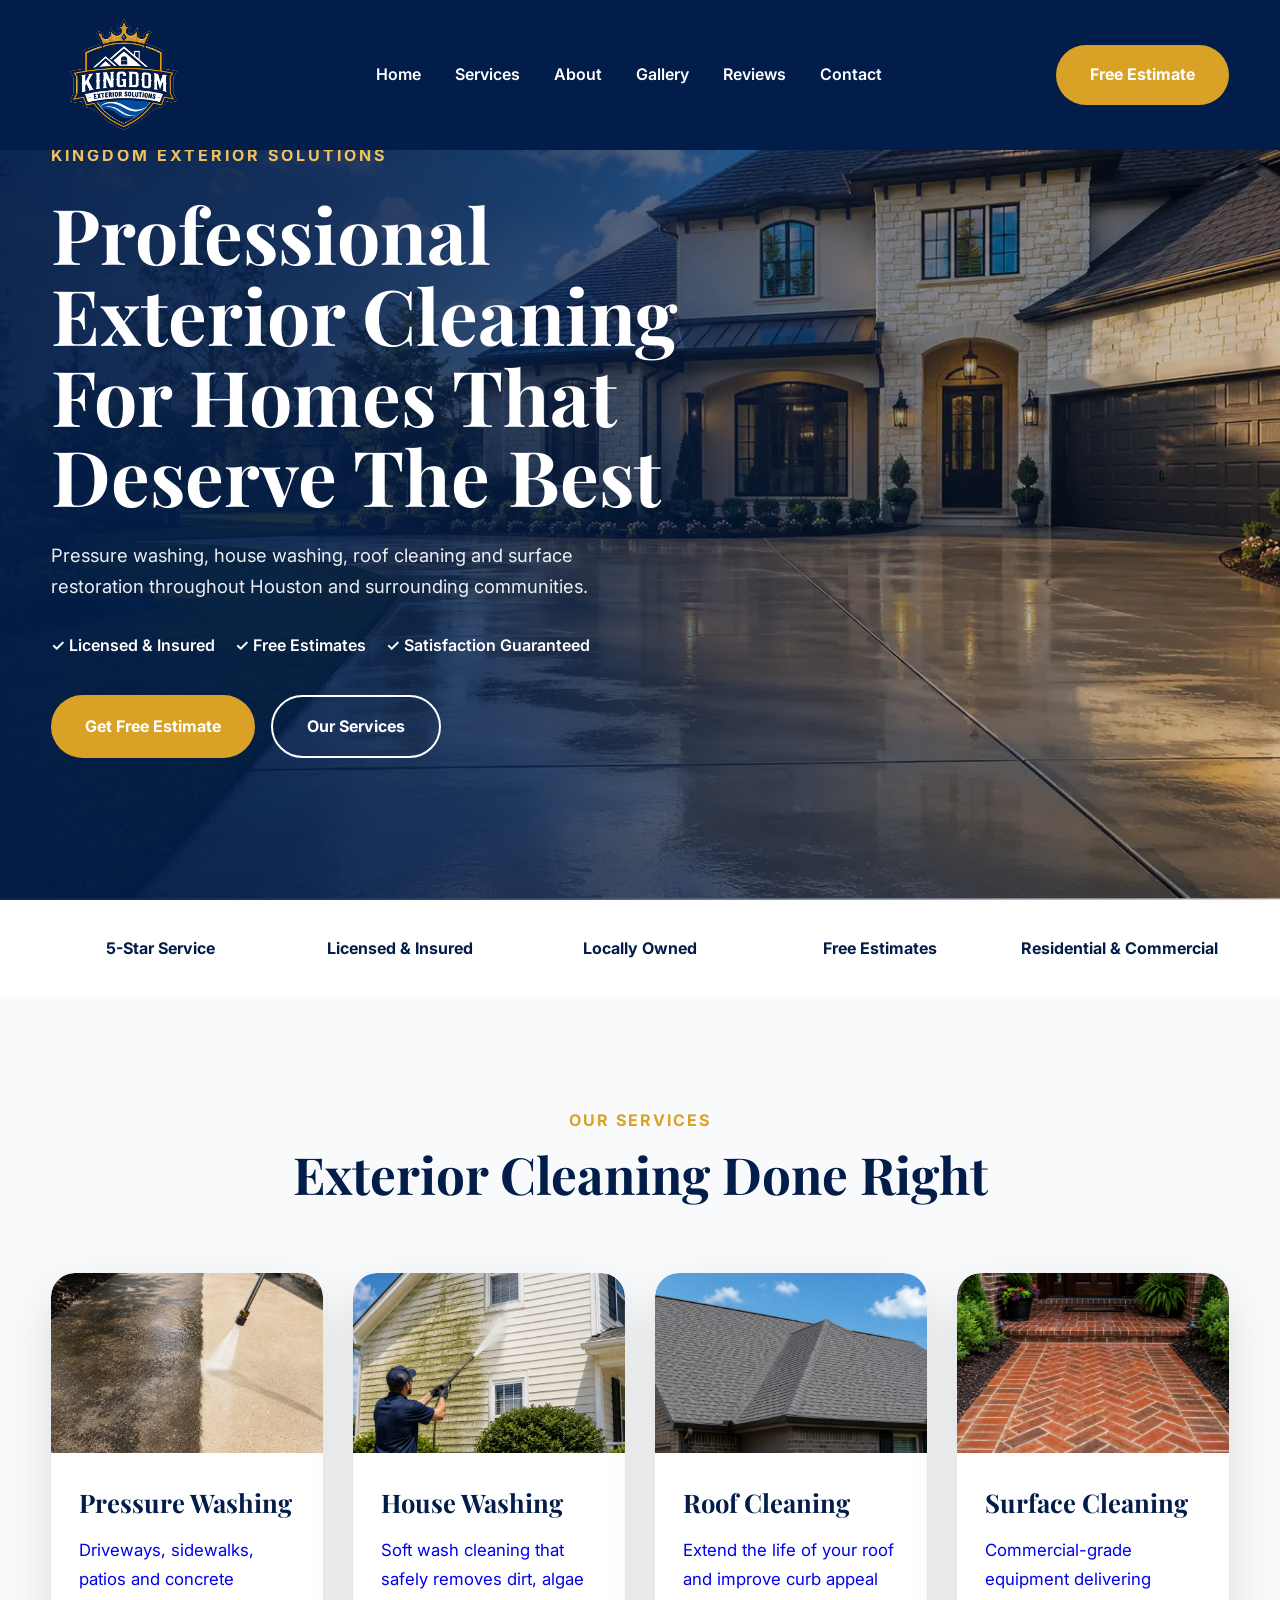
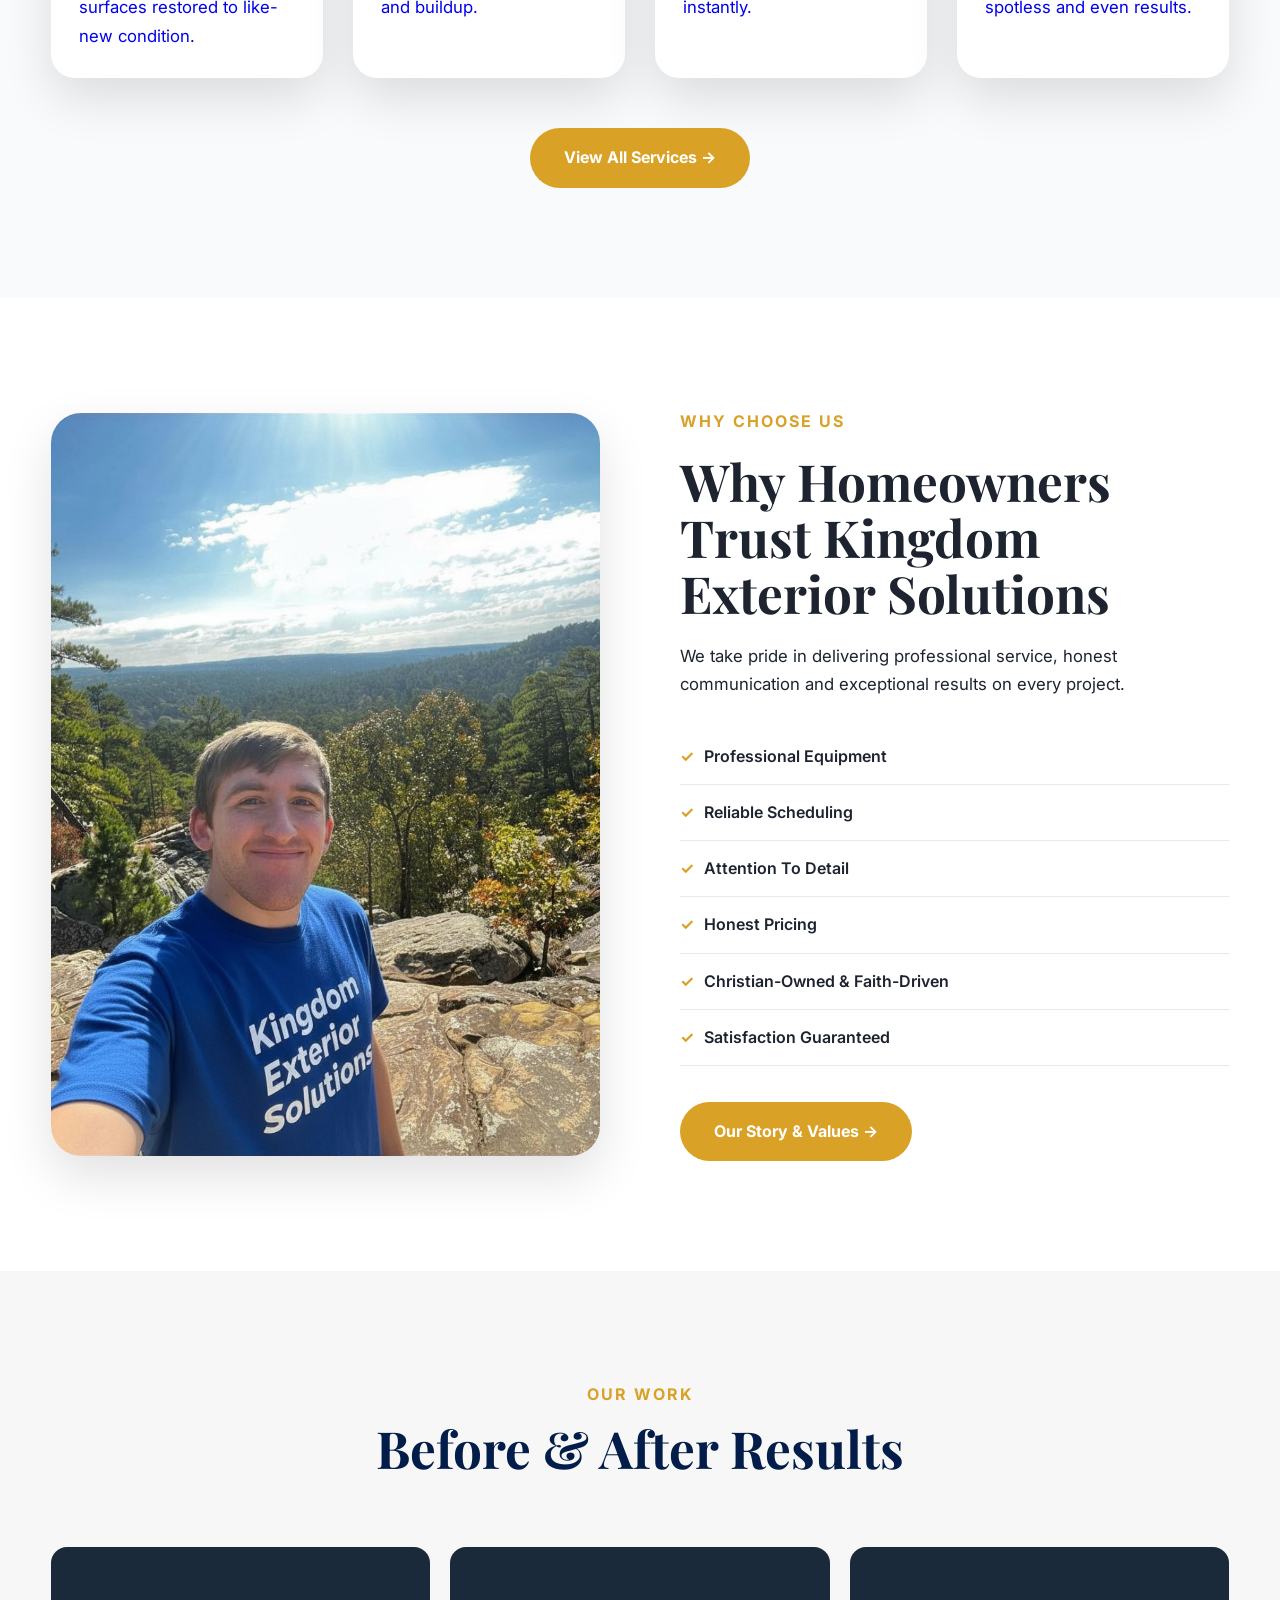
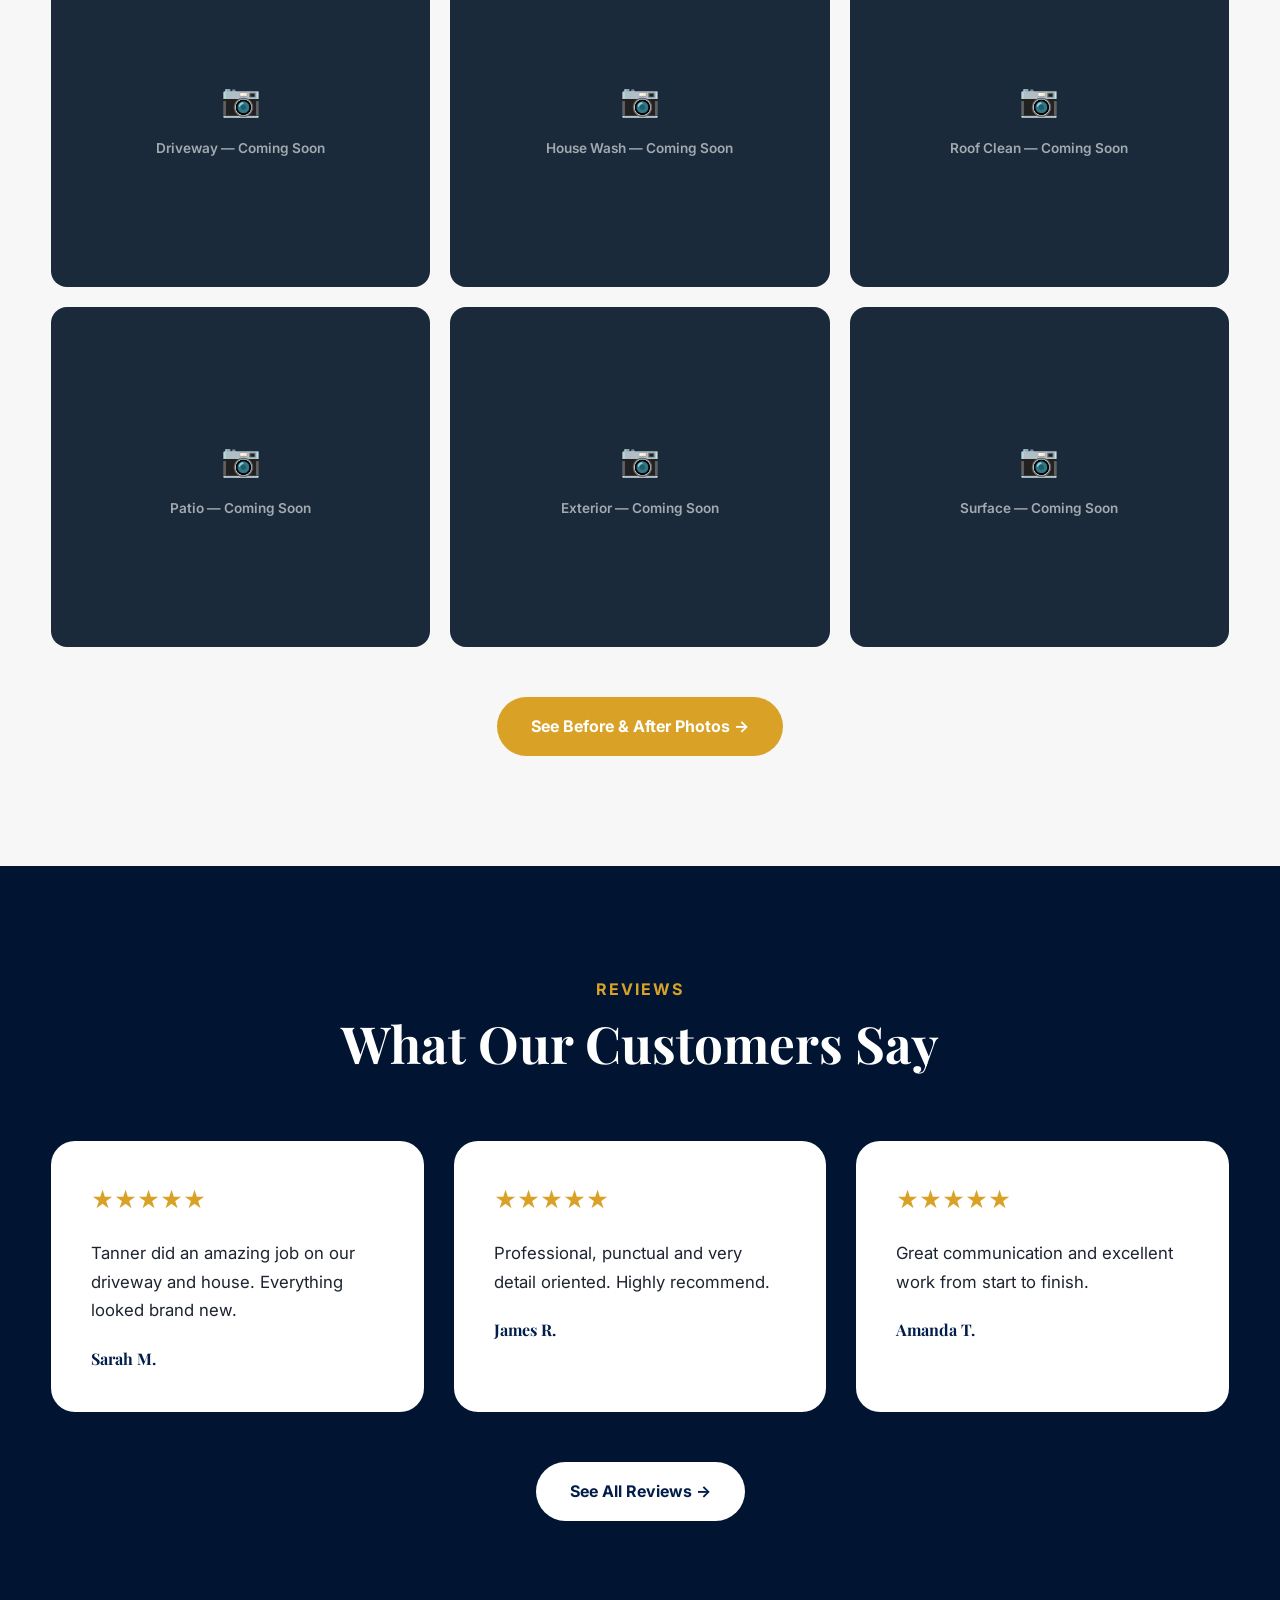
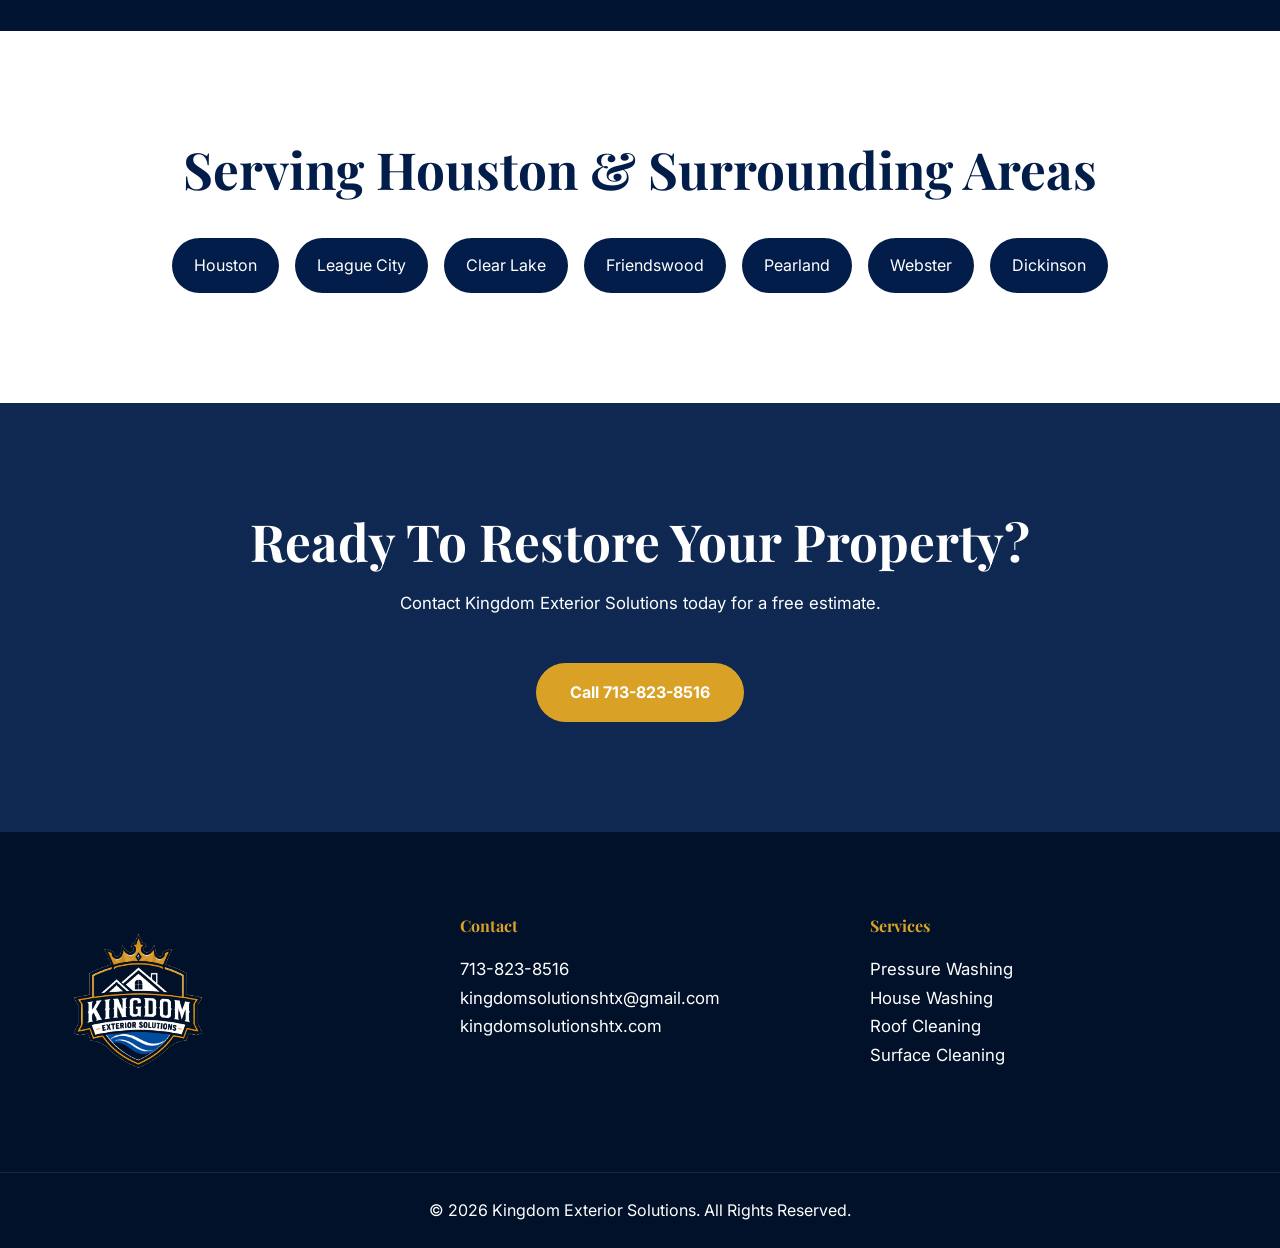
==== commit 2732373c: "Add Tanner photo to about page and homepage" ====
--- a/index.html
+++ b/index.html
@@ -248,11 +248,8 @@
 
         <div class="split-image">
 
-            <div style="width:100%;height:500px;background:linear-gradient(135deg,#021D49 60%,#0a3875);border-radius:30px;display:flex;flex-direction:column;align-items:center;justify-content:center;gap:16px;box-shadow:0 20px 50px rgba(0,0,0,.18);">
-                <div style="font-size:4rem;">🏠</div>
-                <p style="color:#D9A227;font-weight:700;font-size:1.1rem;text-align:center;padding:0 24px;">Tanner &amp; the Kingdom Team</p>
-                <p style="color:rgba(255,255,255,.6);font-size:.9rem;text-align:center;padding:0 32px;">Photo coming soon — add a real team photo here</p>
-            </div>
+            <img src="images/Tanner Owner.jpg"
+                 alt="Tanner – Owner of Kingdom Exterior Solutions">
 
         </div>
 
